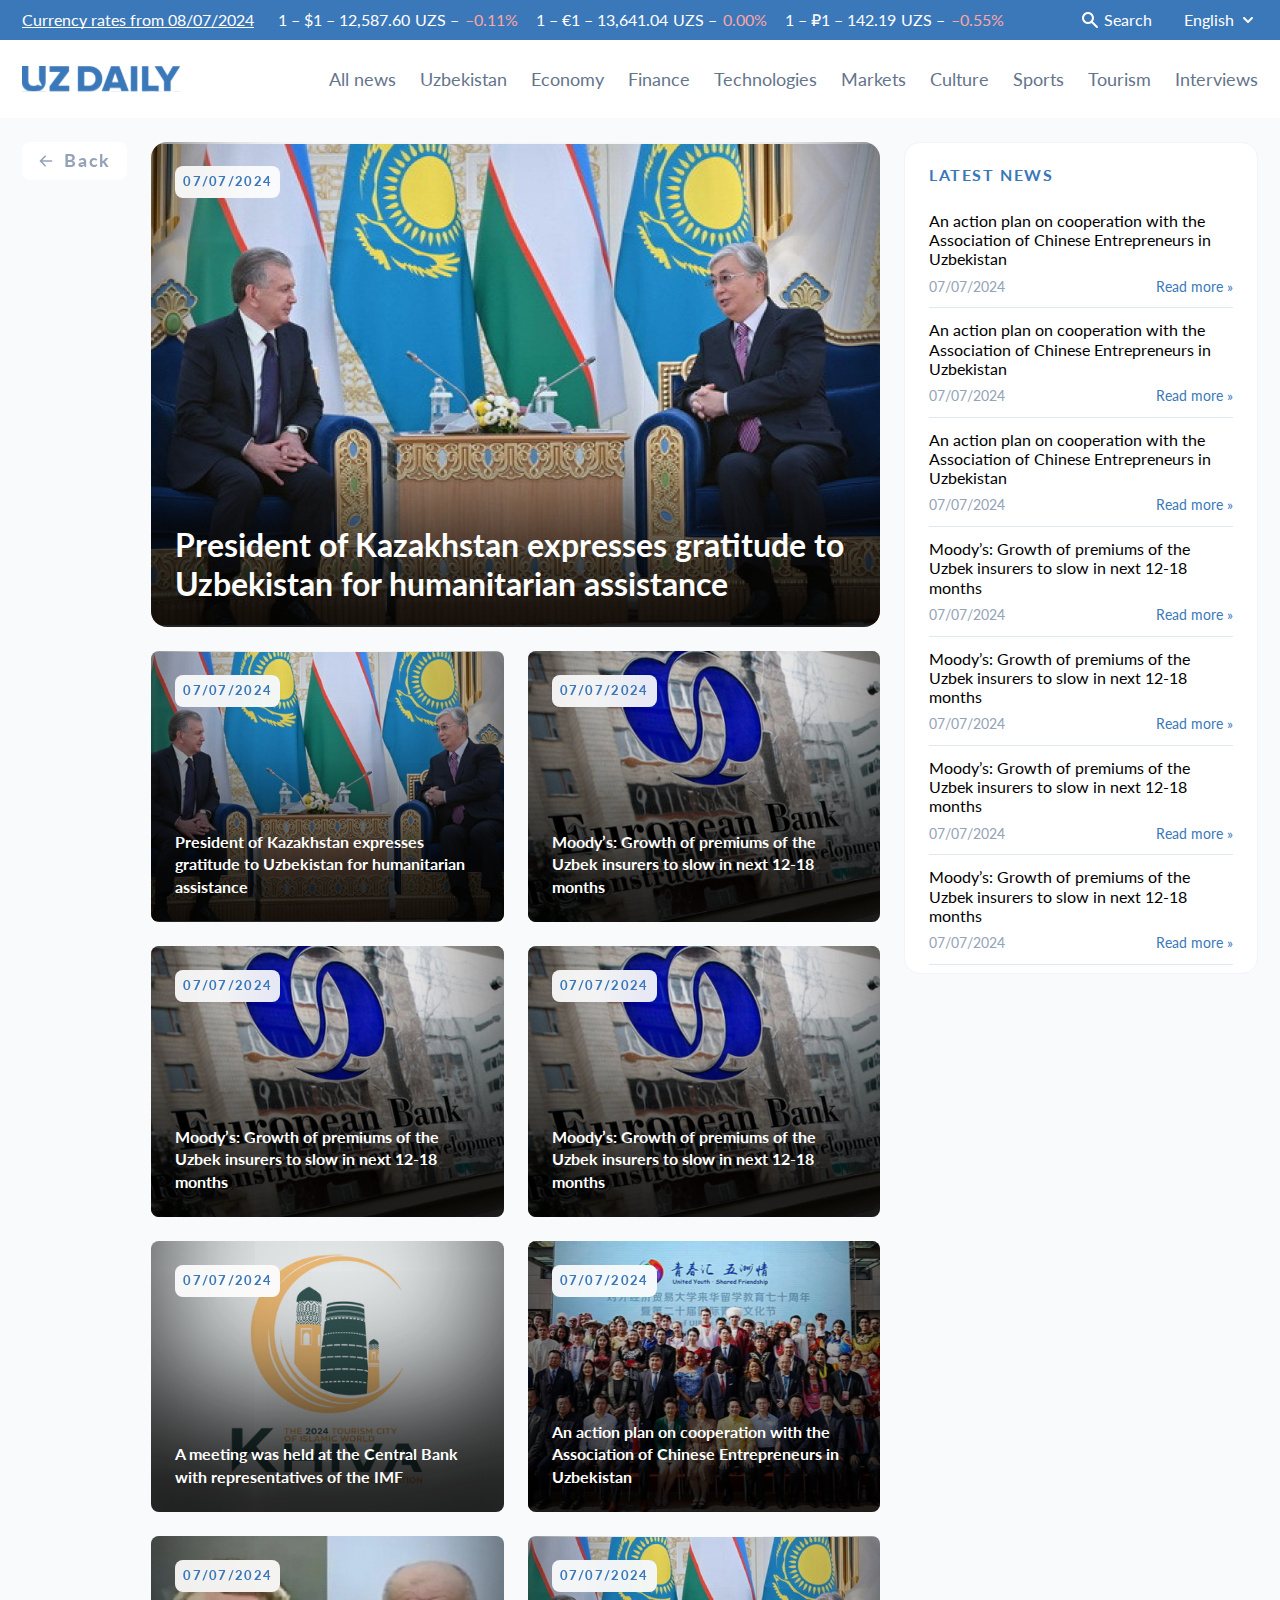
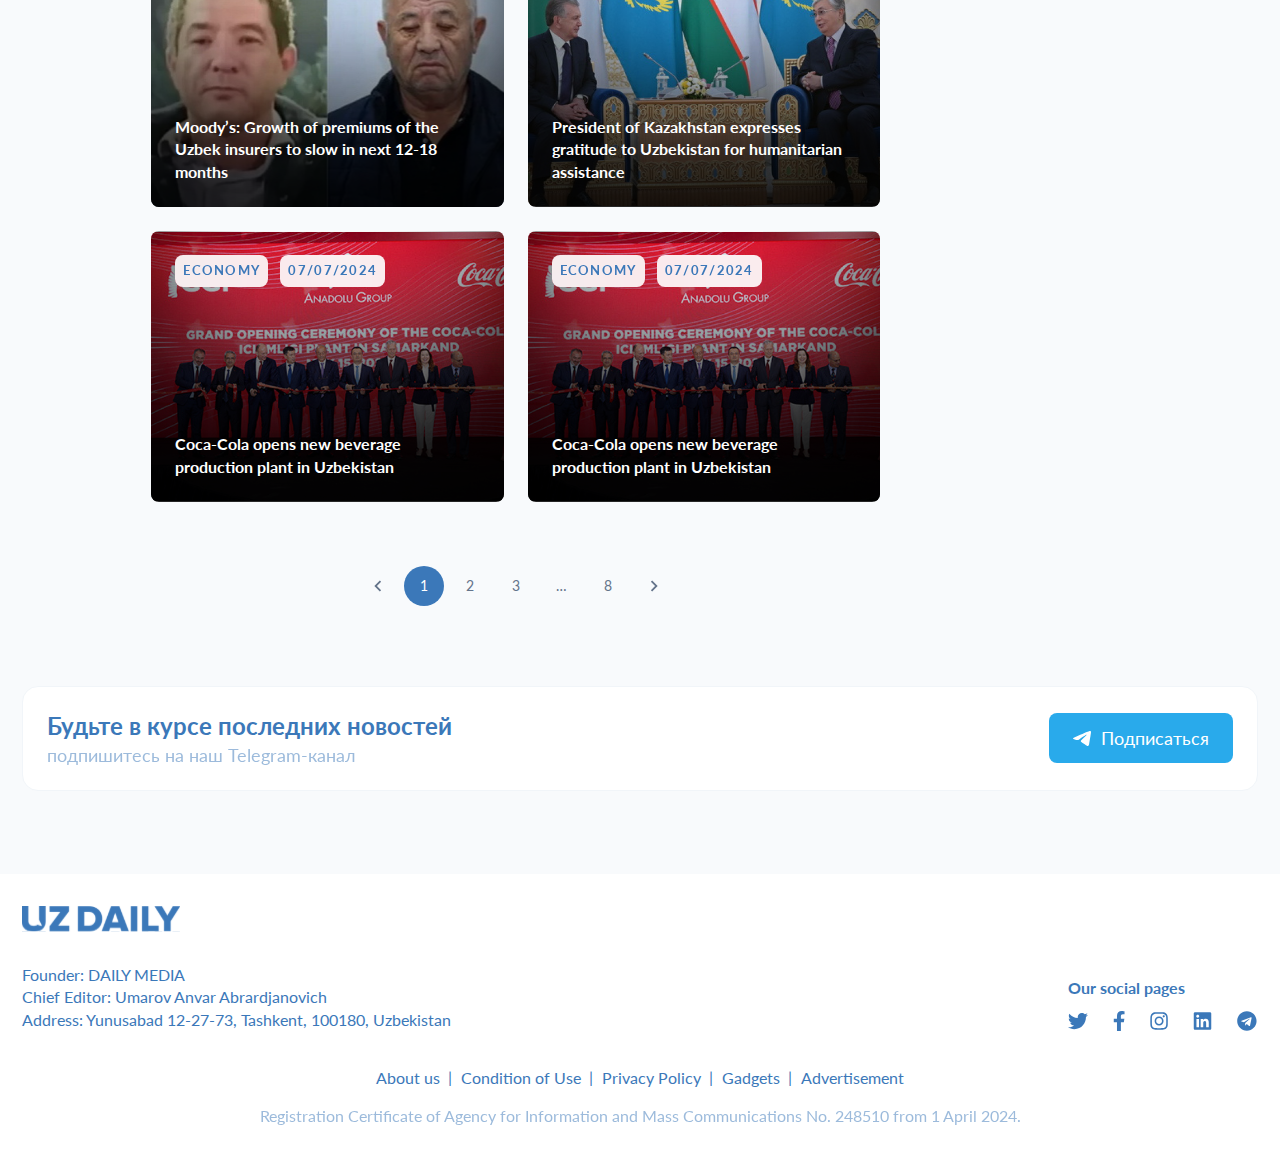
==== category.html @ 45566b0d "done" ====
<html lang="en-US">

<head>
    <meta charset="UTF-8">
    <meta name="viewport" content="width=device-width, initial-scale=1">
    <link rel="profile" href="https://gmpg.org/xfn/11">
    <meta name="robots" content="index, follow, max-image-preview:large, max-snippet:-1, max-video-preview:-1">
    <title>uzdaily</title>
    <link rel="stylesheet" href="css/main.css?ver=1.0.0">
</head>

<body>
    <div class="menu_burger">
        <div class="menuClose"></div>
        <div class="menu_scroll">
            <div class="menu_top">
                <ul>
                    <li><a href="http://localhost:8888/uzde/">All news</a></li>
                    <li><a href="http://localhost:8888/uzde/category/uzbekistan/">Uzbekistan</a></li>
                    <li><a href="http://localhost:8888/uzde/category/economy/">Economy</a></li>
                    <li><a href="http://localhost:8888/uzde/category/finance/">Finance</a></li>
                    <li><a href="http://localhost:8888/uzde/category/technologies/">Technologies</a></li>
                    <li><a href="http://localhost:8888/uzde/category/markets/">Markets</a></li>
                    <li><a href="http://localhost:8888/uzde/category/culture/">Culture</a></li>
                    <li><a href="http://localhost:8888/uzde/category/sports/">Sports</a></li>
                    <li><a href="http://localhost:8888/uzde/category/tourism/">Tourism</a></li>
                    <li><a href="http://localhost:8888/uzde/category/interviews/">Interviews</a></li>
                </ul>
            </div>
        </div>
    </div>
    <div class="site_wrapper">
        <header class="header">
            <div class="header_top">
                <div class="block_inner">
                    <div class="currency_block">
                        <a href="" class="name">Currency rates from 08/07/2024</a>
                        <div class="inner">
                            <section id="currencyconverter_minimalistic-2" class="widget widget_currencyconverter_minimalistic">
                                <div class="currencyconverter-minimalistic-container">
                                    <div class="currencyconverter-minimalistic-single-currency">
                                        <div class="currencyconverter-minimalistic-row">
                                            <span class="currencyconverter-minimalistic-currency-price">$1 – 12,587.60</span>
                                        </div>
                                        <div class="currencyconverter-minimalistic-row">
                                            <span class="currencyconverter-minimalistic-inline-list">
                                                <span class="currencyconverter-minimalistic-inline-list-item currencyconverter-minimalistic-ticker">UZS – </span><span class="currencyconverter-minimalistic-inline-list-item currencyconverter-minimalistic-change-percentage red">
                                                    –0.11<span class="currencyconverter-percentage-symbol">%</span> </span> </span>
                                        </div>
                                    </div>
                                    <div class="currencyconverter-minimalistic-single-currency">
                                        <div class="currencyconverter-minimalistic-row">
                                            <span class="currencyconverter-minimalistic-currency-price">€1 – 13,641.04</span>
                                        </div>
                                        <div class="currencyconverter-minimalistic-row">
                                            <span class="currencyconverter-minimalistic-inline-list">
                                                <span class="currencyconverter-minimalistic-inline-list-item currencyconverter-minimalistic-ticker">UZS – </span><span class="currencyconverter-minimalistic-inline-list-item currencyconverter-minimalistic-change-percentage red">
                                                    0.00<span class="currencyconverter-percentage-symbol">%</span> </span> </span>
                                        </div>
                                    </div>
                                    <div class="currencyconverter-minimalistic-single-currency">
                                        <div class="currencyconverter-minimalistic-row">
                                            <span class="currencyconverter-minimalistic-currency-price">₽1 – 142.19</span>
                                        </div>
                                        <div class="currencyconverter-minimalistic-row">
                                            <span class="currencyconverter-minimalistic-inline-list">
                                                <span class="currencyconverter-minimalistic-inline-list-item currencyconverter-minimalistic-ticker">UZS – </span><span class="currencyconverter-minimalistic-inline-list-item currencyconverter-minimalistic-change-percentage red">
                                                    –0.55<span class="currencyconverter-percentage-symbol">%</span> </span> </span>
                                        </div>
                                    </div>
                                </div>
                            </section>
                        </div>
                    </div>
                    <a href="http://localhost:8888/uzde/?s" class="search_btn">Search</a>
                    <div class="lang_block">
                        <div class="lang_block_inner">
                            <div class="dropdown-item-current">English</div>
                            <div class="inner">
                                <a class="dropdown-item current" href="http://localhost:8888/uzde/">English</a>
                                <a class="dropdown-item" href="http://localhost:8888/uzde/ru/vse-novosti/">Русский</a>
                                <a class="dropdown-item" href="http://localhost:8888/uzde/uz/barcha-yangiliklar/">Oʻzbek</a>
                            </div>
                        </div>
                    </div>
                </div>
            </div>
            <div class="header_bottom">
                <div class="block_inner">
                    <div class="logo">
                        <a href="http://localhost:8888/uzde/" class="custom-logo-link" rel="home" aria-current="page">
                            <img src="files/logo.svg">
                        </a>
                    </div>
                    <div class="header_menu">
                        <ul>
                            <li><a href="http://localhost:8888/uzde/">All news</a></li>
                            <li><a href="http://localhost:8888/uzde/category/uzbekistan/">Uzbekistan</a></li>
                            <li><a href="http://localhost:8888/uzde/category/economy/">Economy</a></li>
                            <li><a href="http://localhost:8888/uzde/category/finance/">Finance</a></li>
                            <li><a href="http://localhost:8888/uzde/category/technologies/">Technologies</a></li>
                            <li><a href="http://localhost:8888/uzde/category/markets/">Markets</a></li>
                            <li><a href="http://localhost:8888/uzde/category/culture/">Culture</a></li>
                            <li><a href="http://localhost:8888/uzde/category/sports/">Sports</a></li>
                            <li><a href="http://localhost:8888/uzde/category/tourism/">Tourism</a></li>
                            <li><a href="http://localhost:8888/uzde/category/interviews/">Interviews</a></li>
                        </ul>
                    </div>
                    <div class="burger"></div>
                </div>
            </div>
        </header>
        <div class="content_block_wr">
            <div class="top_block_wr">
                <div class="block_inner">
                    <a href="" class="back_btn">Back</a>
                    <div class="left">
                        <a href="" class="item_news_block" style="background-image: url(files/new1.jpg);">
                            <span class="labels">
                                <span class="date">
                                    07/07/2024 </span>
                            </span>
                            <span class="name">President of Kazakhstan expresses gratitude to Uzbekistan for humanitarian assistance</span>
                        </a>
                        <a href="" class="item_news_block" style="background-image: url(files/new1.jpg);">
                            <span class="labels">
                                <span class="date">
                                    07/07/2024 </span>
                            </span>
                            <span class="name">President of Kazakhstan expresses gratitude to Uzbekistan for humanitarian assistance</span>
                        </a>
                        <a href="" class="item_news_block" style="background-image: url(files/rectangle-79.jpg);">
                            <span class="labels">
                                <span class="date">
                                    07/07/2024 </span>
                            </span>
                            <span class="name">Moody’s: Growth of premiums of the Uzbek insurers to slow in next 12-18 months</span>
                        </a>
                        <a href="" class="item_news_block" style="background-image: url(files/rectangle-79.jpg);">
                            <span class="labels">
                                <span class="date">
                                    07/07/2024 </span>
                            </span>
                            <span class="name">Moody’s: Growth of premiums of the Uzbek insurers to slow in next 12-18 months</span>
                        </a>
                        <a href="" class="item_news_block" style="background-image: url(files/rectangle-79.jpg);">
                            <span class="labels">
                                <span class="date">
                                    07/07/2024 </span>
                            </span>
                            <span class="name">Moody’s: Growth of premiums of the Uzbek insurers to slow in next 12-18 months</span>
                        </a>
                        <a href="" class="item_news_block" style="background-image: url(files/rectangle-7.jpg);">
                            <span class="labels">
                                <span class="date">
                                    07/07/2024 </span>
                            </span>
                            <span class="name">A meeting was held at the Central Bank with representatives of the IMF</span>
                        </a>
                        <a href="" class="item_news_block" style="background-image: url(files/new3.jpg);">
                            <span class="labels">
                                <span class="date">
                                    07/07/2024 </span>
                            </span>
                            <span class="name">An action plan on cooperation with the Association of Chinese Entrepreneurs in Uzbekistan</span>
                        </a>
                        <a href="" class="item_news_block" style="background-image: url(files/new2.jpg);">
                            <span class="labels">
                                <span class="date">
                                    07/07/2024 </span>
                            </span>
                            <span class="name">Moody’s: Growth of premiums of the Uzbek insurers to slow in next 12-18 months</span>
                        </a>
                        <a href="" class="item_news_block" style="background-image: url(files/new1.jpg);">
                            <span class="labels">
                                <span class="date">
                                    07/07/2024 </span>
                            </span>
                            <span class="name">President of Kazakhstan expresses gratitude to Uzbekistan for humanitarian assistance</span>
                        </a>
                        <a href="" class="item_news_block" style="background-image: url(files/d0.jpg);">
                            <span class="labels">
                                <span class="categor">ECONOMY</span> <span class="date">
                                    07/07/2024 </span>
                            </span>
                            <span class="name">Coca-Cola opens new beverage production plant in Uzbekistan</span>
                        </a>
                        <a href="" class="item_news_block" style="background-image: url(files/d0.jpg);">
                            <span class="labels">
                                <span class="categor">ECONOMY</span> <span class="date">
                                    07/07/2024 </span>
                            </span>
                            <span class="name">Coca-Cola opens new beverage production plant in Uzbekistan</span>
                        </a>
                        <div class="page_list">
                            <ul class="page-numbers">
                                <li><a class="prev page-numbers" href="">prev</a></li>
                                <li><span aria-current="page" class="page-numbers current">1</span></li>
                                <li><a class="page-numbers" href="">2</a></li>
                                <li><a class="page-numbers" href="">3</a></li>
                                <li><span class="page-numbers dots">…</span></li>
                                <li><a class="page-numbers" href="">8</a></li>
                                <li><a class="next page-numbers" href="">Next</a></li>
                            </ul>
                        </div>
                    </div>
                    <div class="right">
                        <div class="title">LATEST NEWS</div>
                        <div class="inner">
                            <div class="item_news">
                                <div class="name">An action plan on cooperation with the Association of Chinese Entrepreneurs in Uzbekistan</div>
                                <div class="item_bottom">
                                    <div class="date">
                                        07/07/2024 </div>
                                    <a href="" class="link">Read more »</a>
                                </div>
                            </div>
                            <div class="item_news">
                                <div class="name">An action plan on cooperation with the Association of Chinese Entrepreneurs in Uzbekistan</div>
                                <div class="item_bottom">
                                    <div class="date">
                                        07/07/2024 </div>
                                    <a href="" class="link">Read more »</a>
                                </div>
                            </div>
                            <div class="item_news">
                                <div class="name">An action plan on cooperation with the Association of Chinese Entrepreneurs in Uzbekistan</div>
                                <div class="item_bottom">
                                    <div class="date">
                                        07/07/2024 </div>
                                    <a href="" class="link">Read more »</a>
                                </div>
                            </div>
                            <div class="item_news">
                                <div class="name">Moody’s: Growth of premiums of the Uzbek insurers to slow in next 12-18 months</div>
                                <div class="item_bottom">
                                    <div class="date">
                                        07/07/2024 </div>
                                    <a href="" class="link">Read more »</a>
                                </div>
                            </div>
                            <div class="item_news">
                                <div class="name">Moody’s: Growth of premiums of the Uzbek insurers to slow in next 12-18 months</div>
                                <div class="item_bottom">
                                    <div class="date">
                                        07/07/2024 </div>
                                    <a href="" class="link">Read more »</a>
                                </div>
                            </div>
                            <div class="item_news">
                                <div class="name">Moody’s: Growth of premiums of the Uzbek insurers to slow in next 12-18 months</div>
                                <div class="item_bottom">
                                    <div class="date">
                                        07/07/2024 </div>
                                    <a href="" class="link">Read more »</a>
                                </div>
                            </div>
                            <div class="item_news">
                                <div class="name">Moody’s: Growth of premiums of the Uzbek insurers to slow in next 12-18 months</div>
                                <div class="item_bottom">
                                    <div class="date">
                                        07/07/2024 </div>
                                    <a href="" class="link">Read more »</a>
                                </div>
                            </div>
                        </div>
                    </div>
                </div>
            </div>
            <div class="tg_btn_block">
                <div class="block_inner">
                    <div class="text">
                        <div class="title">Будьте в курсе последних новостей</div>
                        <div class="body">подпишитесь на наш Telegram-канал</div>
                    </div>
                    <div class="btn_tg">
                        <a href="#" target="_blank">Подписаться</a>
                    </div>
                </div>
            </div>
        </div>
        <footer class="footer">
            <div class="block_inner">
                <div class="footer_top">
                    <div class="left">
                        <div class="logo">
                            <a href="http://localhost:8888/uzde/" class="custom-logo-link" rel="home" aria-current="page"><img width="158" height="26" src="files/logo.svg" class="custom-logo" alt="uzdaily" decoding="async"></a> </div>
                        <div class="text">Founder: DAILY MEDIA <br>Chief Editor: Umarov Anvar Abrardjanovich <br>Address: Yunusabad 12-27-73, Tashkent, 100180, Uzbekistan</div>
                    </div>
                    <div class="right">
                        <div class="title">Our social pages</div>
                        <div class="inner">
                            <a href="">
                                <img src="files/soc1.svg" alt="">
                            </a>
                            <a href="">
                                <img src="files/soc2.svg" alt="">
                            </a>
                            <a href="">
                                <img src="files/soc3.svg" alt="">
                            </a>
                            <a href="">
                                <img src="files/soc4.svg" alt="">
                            </a>
                            <a href="">
                                <img src="files/soc5.svg" alt="">
                            </a>
                        </div>
                    </div>
                </div>
                <div class="footer_bottom">
                    <div class="footer_link">
                        <ul id="menu-menu_footer_en" class="menu">
                            <li><a href="http://localhost:8888/uzde/about-us/">About us</a></li>
                            <li><a href="http://localhost:8888/uzde/condition-of-use/">Condition of Use</a></li>
                            <li><a href="http://localhost:8888/uzde/privacy-policy/">Privacy Policy</a></li>
                            <li><a href="http://localhost:8888/uzde/gadgets/">Gadgets</a></li>
                            <li><a href="http://localhost:8888/uzde/advertisement/">Advertisement</a></li>
                        </ul>
                    </div>
                    <div class="copy">Registration Certificate of Agency for Information and Mass Communications No. 248510 from 1 April 2024.</div>
                </div>
            </div>
        </footer>
    </div>
    <script src="js/jquery.min.js?ver=1.0.0"></script>
    <script src="js/main.js?ver=1.0.0"></script>
</body>

</html>
---- css/main.css ----
@import url("https://fonts.googleapis.com/css2?family=Lato:ital,wght@0,100;0,300;0,400;0,700;0,900;1,100;1,300;1,400;1,700;1,900&family=Roboto:ital,wght@0,100;0,300;0,400;0,500;0,700;0,900;1,100;1,300;1,400;1,500;1,700;1,900&display=swap");

:root {
    --font-family: "Lato", sans-serif;
    --second-family: "Font Awesome 5 Brands", sans-serif;
    --third-family: "Roboto", sans-serif
}

body,
html {
    margin: 0;
    height: 100%;
    min-height: 100%
}

body {
    position: relative;
    min-width: 340px;
    text-align: left;
    color: #000;
    font: 18px var(--font-family), arial;
    line-height: 1;
    background: #F8FAFC
}

h1,
h2,
h3,
h4,
h5,
h6 {
    color: #000;
    font-family: var(--font-family), var(--font-family), arial;
    font-weight: 400;
    font-style: normal
}

h1 {
    margin-top: 0;
    font-size: 32px
}

h2 {
    font-size: 28px
}

h3 {
    font-size: 26px
}

h4 {
    font-size: 24px
}

h5 {
    font-size: 22px
}

h6 {
    font-size: 21px
}

h5,
h6 {
    font-size: 20px
}

@media (max-width:1024px) {
    h1 {
        margin-top: 0;
        font-size: 28px
    }

    h2 {
        font-size: 26px
    }

    h3 {
        font-size: 24px
    }

    h4 {
        font-size: 22px
    }

    h5 {
        font-size: 20px
    }

    h6 {
        font-size: 18px
    }

    h5,
    h6 {
        font-size: 16px
    }
}

a {
    text-decoration: underline;
    color: #3b78b9
}

a:hover {
    text-decoration: none
}

a img {
    border-color: #000
}

a[href^="tel:"] {
    text-decoration: none;
    color: inherit
}

img,
input,
table,
textarea {
    max-width: 100%
}

.site_wrapper {
    display: flex;
    flex-direction: column
}

* {
    box-sizing: border-box
}

.block_inner {
    max-width: 1236px;
    margin: 0 auto
}

@media (min-width:768px) {
    .col2-field {
        display: flex
    }

    .col2-field .field {
        flex: 0 0 calc(50% - 8px);
        margin-right: 16px
    }

    .col2-field .field:nth-child(2) {
        margin-right: 0
    }
}

.oveflowHidden {
    overflow: hidden
}

.field {
    margin-bottom: 16px;
    position: relative
}

.field input[type=password],
.field input[type=tel],
.field input[type=text] {
    width: 100%;
    padding: 0 16px;
    height: 40px;
    background: #fff;
    font-style: normal;
    font-weight: normal;
    font-size: 16px;
    line-height: 25px;
    color: #000;
    border: none;
    box-sizing: border-box;
    border-radius: 2px;
    outline: none;
    font-family: var(--font-family);
    transition: all 0.3s
}

.field select {
    width: 100%;
    padding: 0 16px;
    height: 40px;
    background: #fff;
    font-style: normal;
    font-weight: normal;
    font-size: 16px;
    line-height: 25px;
    color: #000;
    border: none;
    box-sizing: border-box;
    border-radius: 2px;
    outline: none;
    font-family: var(--font-family);
    transition: all 0.3s
}

.field textarea {
    width: 100%;
    padding: 16px 16px;
    height: 90px;
    background: #fff;
    font-style: normal;
    font-weight: normal;
    font-size: 16px;
    line-height: 25px;
    color: #000;
    border: none;
    box-sizing: border-box;
    border-radius: 2px;
    outline: none;
    font-family: var(--font-family);
    transition: all 0.3s
}

.field .field_name {
    font-weight: 700;
    font-size: 16px;
    line-height: 95%;
    color: #242424;
    padding-bottom: 15px
}

.field.checkbox ul {
    padding: 2px 0;
    margin: 0;
    list-style: none;
    max-height: 190px;
    overflow: auto
}

.field.checkbox ul li {
    margin-bottom: 10px
}

.field.checkbox ul li label {
    position: relative;
    padding-left: 30px;
    font-weight: 400;
    font-size: 16px;
    line-height: 1;
    color: #242424;
    cursor: pointer;
    display: inline-block
}

.field.checkbox ul li label input {
    position: absolute;
    top: 0;
    left: 0;
    opacity: 0
}

.field.checkbox ul li label span {
    position: absolute;
    top: -2px;
    left: 0;
    width: 20px;
    height: 20px;
    border: 2px solid #747576;
    background-position: 50% 50%;
    background-repeat: no-repeat;
    transition: all 0.3s;
    background-color: #fff;
    z-index: 1
}

.field.checkbox ul li label input:checked+span {
    background-color: #183E98;
    border-color: #183E98;
    background-image: url("data:image/svg+xml,%3Csvg width='14' height='14' viewBox='0 0 14 14' fill='none' xmlns='http://www.w3.org/2000/svg'%3E%3Cpath d='M11.6666 3.5L5.24992 9.91667L2.33325 7' stroke='white' stroke-width='2' stroke-linecap='round' stroke-linejoin='round'/%3E%3C/svg%3E")
}

.field.radio ul {
    padding: 2px 0;
    margin: 0;
    list-style: none;
    max-height: 190px;
    overflow: auto
}

.field.radio ul li {
    margin-bottom: 10px
}

.field.radio ul li label {
    position: relative;
    padding-left: 30px;
    font-weight: 400;
    font-size: 16px;
    line-height: 1;
    color: #242424;
    cursor: pointer;
    display: inline-block
}

.field.radio ul li label input {
    position: absolute;
    top: 0;
    left: 0;
    opacity: 0
}

.field.radio ul li label span {
    position: absolute;
    top: -2px;
    left: 0;
    width: 20px;
    height: 20px;
    border: 2px solid #747576;
    background-color: #fff;
    border-radius: 50%;
    z-index: 1
}

.field.radio ul li label span:before {
    content: "";
    transition: all 0.3s;
    position: absolute;
    top: 0;
    bottom: 0;
    left: 0;
    right: 0;
    width: 10px;
    height: 10px;
    margin: auto;
    background: #183E98;
    opacity: 0;
    border-radius: 50%
}

.field.radio ul li label input:checked+span {
    border-color: #183E98
}

.field.radio ul li label input:checked+span:before {
    opacity: 1
}

.jq-selectbox.jqselect {
    display: block !important;
    width: 100%
}

.jq-selectbox.jqselect .jq-selectbox__select {
    width: 100%;
    padding: 18px 16px 17px;
    height: 60px;
    background: none;
    font-style: normal;
    font-weight: normal;
    font-size: 22px;
    text-transform: uppercase;
    color: #78B82A;
    border: 1px solid #78B82A;
    box-sizing: border-box;
    border-radius: 0;
    outline: none;
    font-family: var(--font-family);
    position: relative;
    cursor: pointer
}

.jq-selectbox.jqselect .jq-selectbox__select .jq-selectbox__select-text {
    width: 100% !important;
    margin: 0
}

.jq-selectbox.jqselect .jq-selectbox__select .jq-selectbox__trigger {
    position: absolute;
    top: 0;
    bottom: 0;
    right: 24px;
    width: 12px;
    height: 12px;
    background-image: url("data:image/svg+xml,%3Csvg width='12' height='12' viewBox='0 0 12 12' fill='none' xmlns='http://www.w3.org/2000/svg'%3E%3Cpath d='M12 3.66528L6.01136 9.65392L5.05129 8.69385L11.0399 2.70521L12 3.66528Z' fill='%2378B82A'/%3E%3Cpath d='M5.98877 9.63599L0.000131678 3.64734L0.960205 2.68727L6.94884 8.67591L5.98877 9.63599Z' fill='%2378B82A'/%3E%3C/svg%3E%0A");
    background-position: 50%;
    background-repeat: no-repeat;
    margin: auto
}

.jq-selectbox.jqselect .jq-selectbox__dropdown {
    top: 100% !important;
    border: 1px solid #78B82A;
    background: #000;
    left: 0 !important;
    right: 0 !important;
    bottom: auto !important
}

.jq-selectbox.jqselect .jq-selectbox__dropdown ul {
    padding: 0;
    margin: 0;
    list-style: none
}

.jq-selectbox.jqselect .jq-selectbox__dropdown ul li {
    padding: 18px 16px 17px;
    font-size: 22px;
    text-transform: uppercase;
    color: #78B82A;
    cursor: pointer
}

.jq-selectbox.jqselect .jq-selectbox__dropdown ul li.sel,
.jq-selectbox.jqselect .jq-selectbox__dropdown ul li:hover {
    color: #fff
}

.burger {
    flex: 0 0 40px;
    z-index: 71;
    width: 40px;
    height: 40px;
    background: url("data:image/svg+xml,%3Csvg width='24' height='24' viewBox='0 0 24 24' fill='none' xmlns='http://www.w3.org/2000/svg'%3E%3Cpath fill-rule='evenodd' clip-rule='evenodd' d='M3.6 5.99999C3.6 5.33725 4.13726 4.79999 4.8 4.79999H19.2C19.8627 4.79999 20.4 5.33725 20.4 5.99999C20.4 6.66273 19.8627 7.19999 19.2 7.19999H4.8C4.13726 7.19999 3.6 6.66273 3.6 5.99999Z' fill='%233B78B9' /%3E%3Cpath fill-rule='evenodd' clip-rule='evenodd' d='M3.6 12C3.6 11.3372 4.13726 10.8 4.8 10.8H19.2C19.8627 10.8 20.4 11.3372 20.4 12C20.4 12.6627 19.8627 13.2 19.2 13.2H4.8C4.13726 13.2 3.6 12.6627 3.6 12Z' fill='%233B78B9' /%3E%3Cpath fill-rule='evenodd' clip-rule='evenodd' d='M3.6 18C3.6 17.3372 4.13726 16.8 4.8 16.8H19.2C19.8627 16.8 20.4 17.3372 20.4 18C20.4 18.6627 19.8627 19.2 19.2 19.2H4.8C4.13726 19.2 3.6 18.6627 3.6 18Z' fill='%233B78B9' /%3E%3C/svg%3E") 50% no-repeat;
    box-sizing: border-box;
    cursor: pointer;
    display: none;
    position: relative;
    border: 1px solid #3b78b9;
    border-radius: 8px
}

@media (max-width:1024px) {
    .burger {
        display: block
    }
}

.form-popup-wrapper {
    position: fixed;
    width: 100%;
    height: 100%;
    top: 0;
    left: 0;
    overflow: auto;
    white-space: nowrap;
    text-align: center;
    font-size: 0;
    opacity: 0;
    visibility: hidden;
    z-index: 100;
    background: rgba(30, 25, 61, 0.2);
    transition: all 0.5s;
    padding: 100px 40px 40px 40px
}

@media (max-width:767px) {
    .form-popup-wrapper {
        padding: 0
    }
}

@media (min-width:768px) {
    .form-popup-wrapper:before {
        height: 100%;
        display: inline-block;
        vertical-align: middle;
        content: ""
    }
}

.form-popup-wrapper.opened {
    opacity: 1;
    visibility: visible
}

.form-popup-wrapper .formExtraWrapper {
    width: 588px;
    margin: auto;
    position: relative;
    display: inline-block;
    white-space: normal;
    vertical-align: middle;
    text-align: left;
    z-index: 10
}

@media (max-width:767px) {
    .form-popup-wrapper .formExtraWrapper {
        width: 300;
        display: block
    }
}

.form-popup-wrapper .formExtraWrapper .close-form {
    position: absolute;
    top: 10px;
    right: 10px;
    width: 26px;
    height: 26px;
    background: 50% url("data:image/svg+xml,%3Csvg width='24' height='24' viewBox='0 0 24 24' fill='none' xmlns='http://www.w3.org/2000/svg'%3E%3Cpath d='M22.7071 2.70711C23.0976 2.31658 23.0976 1.68342 22.7071 1.29289C22.3166 0.902369 21.6834 0.902369 21.2929 1.29289L22.7071 2.70711ZM1.29289 21.2929C0.902369 21.6834 0.902369 22.3166 1.29289 22.7071C1.68342 23.0976 2.31658 23.0976 2.70711 22.7071L1.29289 21.2929ZM2.70711 1.29289C2.31658 0.902369 1.68342 0.902369 1.29289 1.29289C0.902369 1.68342 0.902369 2.31658 1.29289 2.70711L2.70711 1.29289ZM21.2929 22.7071C21.6834 23.0976 22.3166 23.0976 22.7071 22.7071C23.0976 22.3166 23.0976 21.6834 22.7071 21.2929L21.2929 22.7071ZM21.2929 1.29289L1.29289 21.2929L2.70711 22.7071L22.7071 2.70711L21.2929 1.29289ZM1.29289 2.70711L21.2929 22.7071L22.7071 21.2929L2.70711 1.29289L1.29289 2.70711Z' fill='%23322D50'/%3E%3C/svg%3E%0A") no-repeat;
    cursor: pointer;
    z-index: 101
}

.form-b {
    font-size: 0;
    padding: 52px 33px 48px;
    box-sizing: border-box;
    position: relative;
    background: #fff;
    z-index: 100
}

@media (max-width:767px) {
    .form-b {
        padding: 48px 20px
    }
}

.form-b .title {
    font-style: normal;
    font-weight: 800;
    font-size: 48px;
    line-height: 100%;
    text-transform: uppercase;
    color: #0C395F;
    text-shadow: 0px 2px 2px rgba(0, 0, 0, 0.25);
    padding-bottom: 14px
}

.form-b .text {
    font-style: normal;
    font-weight: normal;
    font-size: 18px;
    line-height: 100%;
    color: #0C395F;
    padding-bottom: 52px
}

.menu_burger {
    position: fixed;
    top: 0;
    right: 0;
    bottom: 0;
    width: 340px;
    z-index: 100;
    transition: all 0.3s;
    opacity: 0;
    visibility: hidden;
    background: #fff;
    font-size: 0;
    opacity: 0;
    box-shadow: 0 0 0 6000px rgba(0, 0, 0, 0.8)
}

.menu_burger.opened {
    opacity: 1;
    visibility: visible
}

.menu_burger .menu_scroll {
    overflow: auto;
    position: absolute;
    top: 40px;
    left: 0;
    right: 0;
    bottom: 0
}

.menu_burger .menuClose {
    position: absolute;
    top: 7px;
    right: 10px;
    width: 24px;
    height: 24px;
    cursor: pointer;
    box-sizing: border-box;
    background: url("data:image/svg+xml,%3Csvg width='24' height='24' viewBox='0 0 24 24' fill='none' xmlns='http://www.w3.org/2000/svg'%3E%3Cpath d='M22.7071 2.70711C23.0976 2.31658 23.0976 1.68342 22.7071 1.29289C22.3166 0.902369 21.6834 0.902369 21.2929 1.29289L22.7071 2.70711ZM1.29289 21.2929C0.902369 21.6834 0.902369 22.3166 1.29289 22.7071C1.68342 23.0976 2.31658 23.0976 2.70711 22.7071L1.29289 21.2929ZM2.70711 1.29289C2.31658 0.902369 1.68342 0.902369 1.29289 1.29289C0.902369 1.68342 0.902369 2.31658 1.29289 2.70711L2.70711 1.29289ZM21.2929 22.7071C21.6834 23.0976 22.3166 23.0976 22.7071 22.7071C23.0976 22.3166 23.0976 21.6834 22.7071 21.2929L21.2929 22.7071ZM21.2929 1.29289L1.29289 21.2929L2.70711 22.7071L22.7071 2.70711L21.2929 1.29289ZM1.29289 2.70711L21.2929 22.7071L22.7071 21.2929L2.70711 1.29289L1.29289 2.70711Z' fill='%23000'/%3E%3C/svg%3E%0A") 50% no-repeat
}

.menu_burger .menu_top ul,
.menu_burger .menu_top2 ul {
    padding: 0;
    margin: 0;
    list-style: none
}

.menu_burger .menu_top ul>li,
.menu_burger .menu_top2 ul>li {
    padding: 2px 0
}

.menu_burger .menu_top ul>li>a,
.menu_burger .menu_top2 ul>li>a {
    display: block;
    font-style: normal;
    font-size: 18px;
    line-height: 27px;
    color: #000;
    padding: 0 16px;
    text-decoration: none;
    position: relative
}

.menu_burger .menu_top ul>li>a:hover,
.menu_burger .menu_top2 ul>li>a:hover {
    text-decoration: underline
}

.menu_burger .menu_top ul>li>a .arrow,
.menu_burger .menu_top2 ul>li>a .arrow {
    position: absolute;
    top: 0;
    bottom: 0;
    right: 16px;
    width: 24px;
    height: 24px;
    margin: auto
}

.menu_burger .menu_top ul>li>a .arrow:before,
.menu_burger .menu_top2 ul>li>a .arrow:before {
    content: "";
    position: absolute;
    top: 0;
    bottom: 0;
    left: 0;
    right: 0;
    width: 10px;
    height: 10px;
    border: solid #fff;
    border-width: 0 2px 2px 0;
    transform: rotate(45deg);
    margin: auto
}

.menu_burger .menu_top ul>li ul,
.menu_burger .menu_top2 ul>li ul {
    display: none;
    padding: 10px 26px;
    margin: 0;
    list-style: none
}

.menu_burger .menu_top ul>li ul li,
.menu_burger .menu_top2 ul>li ul li {
    padding: 4px 0
}

.menu_burger .menu_top ul>li ul li a,
.menu_burger .menu_top2 ul>li ul li a {
    display: block;
    font-style: normal;
    font-size: 22px;
    line-height: 27px;
    color: #FFFFFF;
    padding: 0 16px;
    text-decoration: none;
    position: relative
}

.menu_burger .menu_top ul>li.hasSubmenu ul,
.menu_burger .menu_top2 ul>li.hasSubmenu ul {
    display: block
}

.menu_burger .menu_left_inner {
    padding-top: 20px
}

.menu_burger .menu_left_inner>ul {
    background: #fff;
    padding: 16px;
    margin: 0;
    list-style: none
}

.menu_burger .menu_left_inner>ul>li>a {
    display: block;
    padding: 0;
    position: relative;
    font-style: normal;
    font-weight: 400;
    font-size: 18px;
    line-height: 32px;
    color: #242424;
    transition: all 0.3s;
    text-decoration: none
}

.menu_burger .menu_left_inner>ul>li>a:before {
    content: "";
    position: absolute;
    top: 0;
    bottom: 0;
    left: 0;
    width: 3px;
    background: #183E98;
    height: 24px;
    opacity: 0;
    transition: all 0.3s;
    margin: auto
}

.menu_burger .menu_left_inner>ul>li ul {
    padding: 0 0 0 15px;
    margin: 0;
    list-style: none;
    display: none
}

.menu_burger .menu_left_inner>ul>li ul li a {
    font-style: normal;
    font-weight: 400;
    font-size: 18px;
    line-height: 32px;
    text-decoration: none;
    color: #242424
}

.menu_burger .menu_left_inner>ul>li ul li a:hover {
    text-decoration: underline
}

.menu_burger .menu_left_inner>ul>li ul li.opened>a {
    text-decoration: underline
}

.menu_burger .menu_left_inner>ul>li.opened>a {
    background: rgba(24, 62, 152, 0.1);
    color: #183E98;
    font-weight: 700;
    font-style: italic;
    padding-left: 15px
}

.menu_burger .menu_left_inner>ul>li.opened>a:before {
    opacity: 1
}

.menu_burger .menu_left_inner>ul>li.opened>ul {
    display: block
}

.site_wrapper {
    position: relative;
    display: flex;
    flex-direction: column;
    min-height: 100%
}

.content_block_wr {
    flex: 1 1 auto;
    padding: 24px 0 0
}

@media (max-width:1024px) {
    .content_block_wr {
        padding-top: 16px
    }
}

.btn {
    display: block;
    border: none;
    background: #F8736C;
    border-radius: 0;
    outline: none;
    padding: 16px 24px;
    font-style: normal;
    font-weight: 700;
    font-size: 16px;
    line-height: 16px;
    color: #fff;
    transition: all 0.3s;
    text-align: center;
    cursor: pointer;
    font-family: var(--font-family);
    text-decoration: none;
    position: relative
}

.header {
    background: #fff
}

.header_top {
    padding: 10px 16px;
    background: #3b78b9
}

.header_top .block_inner {
    display: flex;
    align-items: center;
    gap: 32px
}

.header_top .block_inner .currency_block {
    font-weight: 400;
    font-size: 16px;
    line-height: 100%;
    color: #fff;
    flex: 1 1 auto
}

.header_top .block_inner .currency_block .name {
    text-decoration: underline
}

@media (max-width:1000px) {
    .header_top .block_inner .currency_block {
        display: none
    }
}

.header_top .block_inner .search_btn {
    flex: 0 0 72px;
    padding-left: 24px;
    font-weight: 400;
    font-size: 16px;
    line-height: 20px;
    text-align: right;
    color: #fff;
    text-decoration: none;
    cursor: pointer;
    position: relative
}

.header_top .block_inner .search_btn:before {
    content: "";
    position: absolute;
    top: 0;
    bottom: 0;
    left: 0;
    width: 20px;
    height: 20px;
    background: url("data:image/svg+xml,%3Csvg width='20' height='20' viewBox='0 0 20 20' fill='none' xmlns='http://www.w3.org/2000/svg'%3E%3Cpath fill-rule='evenodd' clip-rule='evenodd' d='M8 4C5.79086 4 4 5.79086 4 8C4 10.2091 5.79086 12 8 12C10.2091 12 12 10.2091 12 8C12 5.79086 10.2091 4 8 4ZM2 8C2 4.68629 4.68629 2 8 2C11.3137 2 14 4.68629 14 8C14 9.29583 13.5892 10.4957 12.8907 11.4765L17.7071 16.2929C18.0976 16.6834 18.0976 17.3166 17.7071 17.7071C17.3166 18.0976 16.6834 18.0976 16.2929 17.7071L11.4765 12.8907C10.4957 13.5892 9.29583 14 8 14C4.68629 14 2 11.3137 2 8Z' fill='white' /%3E%3C/svg%3E") 50% no-repeat
}

@media (max-width:767px) {
    .header_top .block_inner {
        justify-content: space-between
    }
}

.header_bottom {
    padding: 0 16px
}

@media (max-width:1024px) {
    .header_bottom {
        padding: 12px 16px
    }
}

.header_bottom .block_inner {
    display: flex;
    align-items: center;
    gap: 20px
}

.header_bottom .block_inner .logo {
    flex: 0 0 158px
}

.header_bottom .block_inner .logo a {
    display: inline-block;
    vertical-align: top;
    text-decoration: none;
    max-width: 158px
}

.header_menu {
    flex: 1 1 auto;
    text-align: right
}

.header_menu ul {
    padding: 0;
    margin: 0;
    list-style: none;
    font-size: 0
}

@media (max-width:1024px) {
    .header_menu ul {
        display: none
    }
}

.header_menu ul li {
    display: inline-block;
    vertical-align: top;
    margin-left: 24px
}

.header_menu ul li:first-child {
    margin-left: 0
}

.header_menu ul li a {
    display: block;
    padding: 30px 0;
    text-decoration: none;
    font-weight: 400;
    font-size: 18px;
    line-height: 100%;
    color: #64748b;
    transition: all 0.3s;
    position: relative
}

.header_menu ul li a:before {
    content: "";
    position: absolute;
    bottom: 0;
    left: 0;
    right: 0;
    height: 3px;
    background: #3b78b9;
    opacity: 0;
    transition: all 0.3s
}

.header_menu ul li a:hover,
.header_menu ul li.current-menu-item a{
    color: #3b78b9
}

.header_menu ul li a:hover:before,
.header_menu ul li.current-menu-item a:before{
    opacity: 1
}

@media (max-width:1200px) {
    .header_menu ul li {
        margin-left: 16px
    }

    .header_menu ul li a {
        padding: 16px 0
    }
}

.lang_block {
    flex: 0 0 74px;
    position: relative
}

.lang_block .dropdown-item-current {
    padding-right: 24px;
    position: relative;
    font-weight: 400;
    font-size: 16px;
    line-height: 20px;
    text-align: right;
    color: #fff;
    cursor: pointer
}

.lang_block .dropdown-item-current:before {
    content: "";
    position: absolute;
    top: 0;
    bottom: 0;
    right: 0;
    width: 20px;
    height: 20px;
    background: url("data:image/svg+xml,%3Csvg width='20' height='20' viewBox='0 0 20 20' fill='none' xmlns='http://www.w3.org/2000/svg'%3E%3Cpath fill-rule='evenodd' clip-rule='evenodd' d='M5.29289 7.29289C5.68342 6.90237 6.31658 6.90237 6.70711 7.29289L10 10.5858L13.2929 7.29289C13.6834 6.90237 14.3166 6.90237 14.7071 7.29289C15.0976 7.68342 15.0976 8.31658 14.7071 8.70711L10.7071 12.7071C10.3166 13.0976 9.68342 13.0976 9.29289 12.7071L5.29289 8.70711C4.90237 8.31658 4.90237 7.68342 5.29289 7.29289Z' fill='white' /%3E%3C/svg%3E") 50% no-repeat;
    margin: auto
}

.lang_block .inner {
    position: absolute;
    top: 100%;
    right: 0;
    width: 230px;
    border-radius: 12px;
    background: #fff;
    z-index: 201;
    margin-top: 9px;
    display: none
}

.lang_block .inner a {
    display: block;
    padding: 16px;
    font-weight: 400;
    font-size: 16px;
    line-height: 120%;
    color: #000;
    text-decoration: none;
    border-bottom: 1px solid #e2e8f0
}

.lang_block .inner a:last-child {
    border: none
}

.lang_block .inner a.current,
.lang_block .inner a:hover {
    color: #3b78b9
}

.lang_block.active .inner {
    display: block
}

.footer {
    background: #fff;
    padding: 32px 16px
}

.footer_top {
    padding-bottom: 36px;
    display: flex;
    align-items: end;
    gap: 20px
}

.footer_top .left {
    flex: 1 1 auto
}

.footer_top .left .logo {
    max-width: 158px
}

.footer_top .left .logo a {
    display: inline-block;
    vertical-align: top;
    text-decoration: none
}

.footer_top .left .text {
    font-weight: 400;
    font-size: 16px;
    line-height: 140%;
    color: #3b78b9;
    padding-top: 32px
}

.footer_top .right {
    flex: 0 0 190px
}

.footer_top .right .title {
    font-weight: 700;
    font-size: 16px;
    line-height: 140%;
    color: #3b78b9;
    padding-bottom: 12px
}

.footer_top .right .inner {
    display: flex;
    gap: 25px;
    align-items: center
}

.footer_top .right .inner a {
    max-width: 20px;
    text-decoration: none
}

@media (max-width:767px) {
    .footer_top {
        text-align: center;
        display: block
    }

    .footer_top .left {
        margin: 0 0 20px
    }

    .footer_top .left .logo {
        margin: 0 auto
    }

    .footer_top .right .inner {
        justify-content: center
    }
}

.footer_bottom {
    text-align: center
}

.footer_link {
    padding-bottom: 16px
}

.footer_link ul {
    margin: 0;
    padding: 0;
    list-style: none;
    font-size: 0
}

.footer_link ul li {
    padding: 0 8px;
    display: inline-block;
    vertical-align: top;
    position: relative;
    margin: 0 2.5px
}

.footer_link ul li:before {
    content: "|";
    font-weight: 400;
    font-size: 16px;
    line-height: 140%;
    color: #3b78b9;
    position: absolute;
    top: 0;
    left: 100%;
    bottom: 3px;
    height: 22px;
    margin: auto
}

.footer_link ul li:last-child:before {
    display: none
}

.footer_link ul li a {
    display: block;
    font-weight: 400;
    font-size: 16px;
    line-height: 140%;
    color: #3b78b9;
    text-decoration: none
}

.footer .copy {
    font-weight: 400;
    font-size: 16px;
    line-height: 140%;
    color: #3b78b9;
    opacity: 0.5
}

.item_news {
    padding: 12px 0;
    border-bottom: 1px solid #e2e8f0
}

.item_news .name {
    font-weight: 400;
    font-size: 16px;
    line-height: 120%;
    color: #000;
    padding-bottom: 10px
}

.item_news .item_bottom {
    display: flex;
    justify-content: space-between
}

.item_news .item_bottom .date {
    font-weight: 400;
    font-size: 14px;
    line-height: 120%;
    color: #94a3b8
}

.item_news .item_bottom .link {
    font-weight: 400;
    font-size: 14px;
    text-decoration: none;
    line-height: 120%;
    text-align: right;
    color: #3b78b9
}

.item_news_block {
    background-position: 50%;
    background-repeat: no-repeat;
    background-size: cover;
    border-radius: 8px;
    display: flex;
    flex-direction: column;
    padding: 24px;
    position: relative;
    overflow: hidden;
    text-decoration: none;
    min-height: 271px
}

.item_news_block .labels {
    flex: 1 1 auto;
    width: 100%;
    display: flex;
    align-items: start;
    gap: 12px
}

.item_news_block .labels span {
    padding: 8px;
    font-weight: 700;
    font-size: 13px;
    line-height: 120%;
    letter-spacing: 0.1em;
    color: #3b78b9;
    backdrop-filter: blur(20px);
    background: rgba(255, 255, 255, 0.9);
    border-radius: 8px
}

.item_news_block .name {
    font-weight: 700;
    font-size: 16px;
    line-height: 140%;
    color: #fff
}

.item_news_block span {
    position: relative
}

.item_news_block:before {
    content: "";
    position: absolute;
    top: 0;
    bottom: 0;
    left: 0;
    right: 0;
    box-shadow: inset 0px -110px 134px 0px rgba(0, 0, 0, 0.9)
}

@media (max-width:640px) {
    .item_news_block {
        flex: none;
        width: 100%;
        padding: 16px
    }
}

.block_inner {
    position: relative;
}

.top_block_wr {
    position: relative;
    padding: 0 16px 40px
}

.top_block_wr .block_inner {
    display: flex;
    gap: 24px;
    align-items: start
}

@media (max-width:960px) {
    .top_block_wr .block_inner {
        display: block
    }

    .top_block_wr .block_inner .left {
        margin-bottom: 24px
    }
}

.top_block_wr .block_inner .left {
    flex: 1 1 auto;
    display: flex;
    gap: 24px;
    flex-wrap: wrap
}

.top_block_wr .block_inner .left .item_news_block {
    flex: 0 0 calc(50% - 12px)
}

@media (min-width:641px) {
    .top_block_wr .block_inner .left .item_news_block:first-child {
        flex: none;
        width: 100%;
        min-height: 485px;
        border-radius: 16px
    }

    .top_block_wr .block_inner .left .item_news_block:first-child .name {
        font-size: 32px;
        line-height: 120%
    }
}

@media (max-width:640px) {
    .top_block_wr .block_inner .left .item_news_block {
        flex: none;
        width: 100%
    }
}

.top_block_wr .block_inner .right {
    flex: 0 0 354px;
    padding: 24px 24px 8px;
    background: #fff;
    border: 1px solid #f1f5f9;
    border-radius: 16px
}

@media (max-width:1200px) {
    .top_block_wr .block_inner .right {
        flex: 0 0 260px
    }
}

@media (max-width:640px) {
    .top_block_wr .block_inner .right {
        padding: 16px 16px 8px
    }
}

.top_block_wr .block_inner .right .title {
    font-weight: 700;
    font-size: 16px;
    line-height: 100%;
    letter-spacing: 0.1em;
    color: #3b78b9;
    padding-bottom: 16px
}

.main_blocks_wrap {
    padding: 0 16px 64px
}

@media (max-width:1024px) {
    .main_blocks_wrap {
        padding-bottom: 32px
    }
}

@media (min-width:961px) {
    .main_blocks_wrap .block_inner {
        border: 1px solid #f1f5f9;
        border-radius: 16px;
        background: #fff
    }
}

.main_blocks_wrap .item_main {
    padding: 32px 24px 32px
}

.main_blocks_wrap .item_main .title {
    font-weight: 700;
    font-size: 24px;
    line-height: 100%;
    letter-spacing: 0.1em;
    color: #3b78b9;
    text-transform: uppercase
}

@media (max-width:960px) {
    .main_blocks_wrap .item_main {
        padding: 24px 16px 16px;
        border: 1px solid #f1f5f9;
        border-radius: 16px;
        background: #fff;
        margin-bottom: 8px
    }

    .main_blocks_wrap .item_main .title {
        font-size: 18px
    }
}

.main_blocks_wrap .item_main .inner {
    padding-top: 24px;
    display: flex;
    gap: 24px;
    align-items: start;
}

.main_blocks_wrap .item_main .inner .item_news_block {
    flex: 0 0 calc(46% - 24px);
    min-height: 372px;
}

.main_blocks_wrap .item_main .inner .items {
    flex: 0 0 54%;
    display: flex;
    flex-wrap: wrap;
    gap: 0 24px
}

.main_blocks_wrap .item_main .inner .items .item_news {
    flex: 0 0 calc(50% - 12px);
    padding-top: 0;
    margin-bottom: 12px
}

@media (max-width:630px) {
    .main_blocks_wrap .item_main .inner .items {
        display: block
    }

    .main_blocks_wrap .item_main .inner .item_news_block {
        min-height: 200px;
    }
}

@media (max-width:960px) {
    .main_blocks_wrap .item_main .inner {
        display: block
    }

    .main_blocks_wrap .item_main .inner .items {
        padding-top: 16px
    }

    .main_blocks_wrap .item_main .inner .item_news_block{

    }
}

.main_blocks_wrap .news_items {
    padding: 32px 24px
}

.main_blocks_wrap .news_items .title {
    display: flex;
    align-items: center;
    justify-content: space-between;
    padding-bottom: 38px
}

.main_blocks_wrap .news_items .title .title_name {
    font-weight: 700;
    font-size: 24px;
    line-height: 100%;
    letter-spacing: 0.1em;
    text-transform: uppercase;
    color: #3b78b9
}

.main_blocks_wrap .news_items .title .link a {
    display: inline-block;
    vertical-align: top;
    white-space: nowrap;
    padding-right: 24px;
    position: relative;
    font-weight: 400;
    font-size: 16px;
    line-height: 100%;
    text-align: right;
    color: #3b78b9
}

.main_blocks_wrap .news_items .title .link a:before {
    content: "";
    position: absolute;
    top: 0;
    bottom: 0;
    right: 0;
    width: 16px;
    height: 16px;
    background: url("data:image/svg+xml,%3Csvg width='16' height='16' viewBox='0 0 16 16' fill='none' xmlns='http://www.w3.org/2000/svg'%3E%3Cpath fill-rule='evenodd' clip-rule='evenodd' d='M8.23451 4.23431C8.54693 3.9219 9.05346 3.9219 9.36588 4.23431L12.5659 7.43431C12.8783 7.74673 12.8783 8.25327 12.5659 8.56569L9.36588 11.7657C9.05346 12.0781 8.54693 12.0781 8.23451 11.7657C7.92209 11.4533 7.92209 10.9467 8.23451 10.6343L10.0688 8.8L4.0002 8.8C3.55837 8.8 3.2002 8.44183 3.2002 8C3.2002 7.55817 3.55837 7.2 4.0002 7.2H10.0688L8.23451 5.36569C7.92209 5.05327 7.92209 4.54673 8.23451 4.23431Z' fill='%233B78B9' /%3E%3C/svg%3E") 50% no-repeat
}

@media (max-width:480px) {
    .main_blocks_wrap .news_items .title {
        display: block
    }

    .main_blocks_wrap .news_items .title .title_name {
        padding-bottom: 16px
    }
}

@media (max-width:960px) {
    .main_blocks_wrap .news_items {
        padding: 16px
    }

    .main_blocks_wrap .news_items .title {
        padding-bottom: 16px
    }

    .main_blocks_wrap .news_items .title .title_name {
        font-size: 18px
    }
}

.main_blocks_wrap .news_items .inner {
    display: flex;
    gap: 24px;
    flex-wrap: wrap
}

.main_blocks_wrap .news_items .inner .item_news_block {
    flex: 0 0 calc(33.33% - 17px)
}

@media (max-width:900px) {
    .main_blocks_wrap .news_items .inner .item_news_block {
        flex: 0 0 calc(50% - 12px)
    }

    .main_blocks_wrap .news_items .inner .item_news_block:last-child {
        flex: 1 1 auto
    }
}

@media (max-width:690px) {
    .main_blocks_wrap .news_items .inner .item_news_block {
        flex: none;
        width: 100%
    }
}

.tg_btn_block {
    padding: 0 16px 83px
}

@media (max-width:1024px) {
    .tg_btn_block {
        padding-bottom: 32px
    }
}

.tg_btn_block .block_inner {
    border: 1px solid #f1f5f9;
    border-radius: 16px;
    padding: 22px 24px;
    display: flex;
    align-items: center;
    background: #fff
}

.tg_btn_block .block_inner .text {
    flex: 1 1 auto;
    padding-right: 20px
}

.tg_btn_block .block_inner .text .title {
    font-weight: 700;
    font-size: 24px;
    line-height: 140%;
    color: #3b78b9
}

.tg_btn_block .block_inner .text .body {
    font-weight: 400;
    font-size: 18px;
    line-height: 140%;
    color: #3b78b9;
    opacity: 0.5
}

.tg_btn_block .block_inner .btn_tg a {
    display: inline-block;
    padding: 16px 24px 16px 52px;
    vertical-align: top;
    text-decoration: none;
    font-weight: 400;
    font-size: 18px;
    line-height: 100%;
    color: #fff;
    position: relative;
    background: #29aaeb;
    border-radius: 8px
}

.tg_btn_block .block_inner .btn_tg a:before {
    content: "";
    position: absolute;
    top: 0;
    bottom: 0;
    left: 24px;
    width: 18px;
    height: 15px;
    background: url("data:image/svg+xml,%3Csvg width='18' height='15' viewBox='0 0 18 15' fill='none' xmlns='http://www.w3.org/2000/svg'%3E%3Cpath fill-rule='evenodd' clip-rule='evenodd' d='M1.23741 6.46322C6.06923 4.35807 9.29121 2.97023 10.9033 2.29969C15.5063 0.385175 16.4627 0.0526027 17.0861 0.041621C17.2232 0.0392057 17.5298 0.0731858 17.7284 0.234323C17.8961 0.370383 17.9422 0.554182 17.9643 0.683182C17.9864 0.812183 18.0139 1.10605 17.992 1.33567C17.7426 3.9565 16.6633 10.3166 16.1142 13.2519C15.8818 14.494 15.4244 14.9105 14.9815 14.9512C14.0189 15.0398 13.288 14.3151 12.3558 13.704C10.897 12.7478 10.0729 12.1525 8.65691 11.2194C7.02048 10.141 8.08131 9.54831 9.01391 8.57967C9.25797 8.32618 13.4988 4.46878 13.5809 4.11886C13.5912 4.07509 13.6007 3.91196 13.5038 3.82582C13.4069 3.73968 13.2639 3.76914 13.1606 3.79257C13.0143 3.82577 10.6839 5.36609 6.16938 8.41352C5.5079 8.86774 4.90875 9.08906 4.37193 9.07746C3.78013 9.06467 2.64175 8.74285 1.79548 8.46776C0.757494 8.13035 -0.0674757 7.95196 0.00436067 7.37894C0.0417775 7.08047 0.452793 6.77523 1.23741 6.46322Z' fill='white' /%3E%3C/svg%3E") 50% no-repeat;
    margin: auto
}

@media (max-width:767px) {
    .tg_btn_block .block_inner {
        display: block
    }

    .tg_btn_block .block_inner .text {
        padding-bottom: 16px
    }

    .tg_btn_block .block_inner .text .title {
        font-size: 20px
    }

    .tg_btn_block .block_inner .text .body {
        font-size: 16px
    }
}

.detal_page_wr {
    padding: 0 16px 60px
}

.detal_page_wr .item_news_block .name {
    font-size: 32px;
}

@media (max-width:960px) {
    .detal_page_wr {
        padding-bottom: 30px
    }

    .detal_page_wr .item_news_block .name {
        font-size: 24px;
    }

}

.detal_page_wr .tg_btn_block {
    padding: 24px 0 0
}

.detal_page_wr .block_inner {
    display: flex;
    gap: 24px;
    align-items: start
}

@media (max-width:960px) {
    .detal_page_wr .block_inner {
        display: block
    }

    .detal_page_wr .block_inner .left {
        margin-bottom: 24px
    }
}

.detal_page_wr .block_inner .left {
    flex: 1 1 auto
}

.detal_page_wr .block_inner .left .item_news_block {
    min-height: 485px
}

.detal_page_wr .block_inner .left .content_body {
    padding: 8px 0;
    font-weight: 400;
    font-size: 18px;
    line-height: 140%;
    color: #000
}

.detal_page_wr .block_inner .left .content_body p {
    margin: 24px 0
}

.detal_page_wr .block_inner .right {
    flex: 0 0 354px;
    padding: 24px 24px 8px;
    background: #fff;
    border: 1px solid #f1f5f9;
    border-radius: 16px
}

@media (max-width:1200px) {
    .detal_page_wr .block_inner .right {
        flex: 0 0 260px
    }
}

@media (max-width:640px) {
    .detal_page_wr .block_inner .right {
        padding: 16px 16px 8px
    }
}

.detal_page_wr .block_inner .right .title {
    font-weight: 700;
    font-size: 16px;
    line-height: 100%;
    letter-spacing: 0.1em;
    color: #3b78b9;
    padding-bottom: 16px
}

.detal_page_wr .rec_banner {
    padding-top: 16px
}

.detal_page_wr .rec_banner a {
    display: block;
    text-decoration: none
}

.page_text_wr {
    padding: 0 16px 60px
}

@media (max-width:960px) {
    .page_text_wr {
        padding-bottom: 30px
    }
}

.page_text_wr .tg_btn_block {
    padding: 24px 0 0
}

.page_text_wr .block_inner {
    display: flex;
    gap: 24px;
    align-items: start;
    position: relative
}

.back_btn {
    position: absolute;
    top: 0;
    right: 100%;
    margin-right: 24px;
    text-decoration: none;
    padding: 8px 16px 8px 42px;
    font-weight: 700;
    font-size: 18px;
    line-height: 120%;
    letter-spacing: 0.1em;
    color: #94a3b8;
    backdrop-filter: blur(20px);
    background: rgba(255, 255, 255, 0.9);
    border-radius: 8px;
    display: inline-block;
    vertical-align: top
}

@media (max-width:1520px) {
    .back_btn {
        position: relative;
        right: auto;
        top: auto;
        margin: 0 0 16px
    }
}

.back_btn:before {
    content: "";
    position: absolute;
    top: 0;
    bottom: 0;
    left: 16px;
    width: 16px;
    height: 16px;
    background: url("data:image/svg+xml,%3Csvg width='16' height='16' viewBox='0 0 16 16' fill='none' xmlns='http://www.w3.org/2000/svg'%3E%3Cpath fill-rule='evenodd' clip-rule='evenodd' d='M7.7653 13.3657C7.45288 13.6781 6.94634 13.6781 6.63392 13.3657L1.83392 8.56571C1.5215 8.25329 1.5215 7.74676 1.83392 7.43434L6.63393 2.63434C6.94634 2.32192 7.45288 2.32192 7.7653 2.63434C8.07772 2.94676 8.07772 3.45329 7.7653 3.76571L4.33098 7.20002H13.5996C14.0414 7.20002 14.3996 7.5582 14.3996 8.00002C14.3996 8.44185 14.0414 8.80002 13.5996 8.80002L4.33098 8.80002L7.7653 12.2343C8.07771 12.5468 8.07771 13.0533 7.7653 13.3657Z' fill='%2394A3B8' /%3E%3C/svg%3E") 50% no-repeat;
    margin: auto
}

@media (max-width:960px) {
    .page_text_wr .block_inner {
        display: block
    }

    .page_text_wr .block_inner .left {
        margin-bottom: 24px
    }

    .page_text_wr .block_inner .right {
        display: none
    }
}

.page_text_wr .block_inner .left {
    flex: 1 1 auto
}

.page_text_wr .block_inner .left h1 {
    font-weight: 700;
    font-size: 32px;
    line-height: 120%;
    color: #000;
    margin: 0
}

.page_text_wr .block_inner .left .content_body {
    padding: 8px 0;
    font-weight: 400;
    font-size: 18px;
    line-height: 140%;
    color: #000
}

.page_text_wr .block_inner .left .content_body p {
    margin: 24px 0
}

.page_text_wr .block_inner .right {
    flex: 0 0 354px;
    padding: 24px 24px;
    background: #fff;
    border: 1px solid #f1f5f9;
    border-radius: 16px
}

@media (max-width:1200px) {
    .page_text_wr .block_inner .right {
        flex: 0 0 260px
    }
}

@media (max-width:640px) {
    .page_text_wr .block_inner .right {
        padding: 16px 16px 8px
    }
}

.page_text_wr .block_inner .right .title {
    font-weight: 700;
    font-size: 16px;
    line-height: 100%;
    letter-spacing: 0.1em;
    color: #3b78b9;
    padding-bottom: 16px
}

.page_text_wr .block_inner .right ul {
    padding: 0;
    margin: 0;
    list-style: none
}

.page_text_wr .block_inner .right ul li {
    border-bottom: 1px solid #e2e8f0
}

.page_text_wr .block_inner .right ul li a {
    text-decoration: none;
    display: block;
    font-weight: 400;
    font-size: 16px;
    line-height: 120%;
    color: #000;
    padding: 12px 0
}

.page_text_wr .block_inner .right ul li a:hover,
.page_text_wr .block_inner .right ul li.current-menu-item a{
    color: #3b78b9
}

.page_text_wr .rec_banner {
    padding-top: 16px
}

.page_text_wr .rec_banner a {
    display: block;
    text-decoration: none
}

.content_table_body {
    border: 1px solid #e2e8f0;
    border-radius: 16px;
    background: #fff;
    overflow: hidden;
    margin-top: 24px
}

.content_table_body .table_title {
    display: flex;
    align-items: center
}

.content_table_body .table_title div {
    font-weight: 700;
    font-size: 18px;
    line-height: 100%;
    color: #000;
    padding: 24px;
    flex: 1 1 auto
}

.content_table_body .table_title .price {
    flex: 0 0 504px
}

@media (max-width:1200px) {
    .content_table_body .table_title div {
        flex: 0 0 60%
    }

    .content_table_body .table_title .price {
        flex: 0 0 40%
    }
}

@media (max-width:760px) {
    .content_table_body .table_title {
        display: block
    }

    .content_table_body .table_title div {
        padding: 16px
    }

    .content_table_body .table_title .price {
        padding-top: 0
    }
}

.content_table_body .table_body .row {
    display: flex;
    align-items: center
}

.content_table_body .table_body .row div {
    font-weight: 400;
    font-size: 18px;
    line-height: 100%;
    color: #000;
    padding: 24px;
    flex: 1 1 auto
}

.content_table_body .table_body .row a {
    color: #3b78b9
}

.content_table_body .table_body .row .price {
    flex: 0 0 504px
}

.content_table_body .table_body .row:nth-child(odd) {
    background: #f8fafc
}

@media (max-width:1200px) {
    .content_table_body .table_body .row div {
        flex: 0 0 60%
    }

    .content_table_body .table_body .row .price {
        flex: 0 0 40%
    }
}

@media (max-width:760px) {
    .content_table_body .table_body .row {
        display: block
    }

    .content_table_body .table_body .row div {
        padding: 16px
    }

    .content_table_body .table_body .row .price {
        padding-top: 0
    }
}

.block_404 {
    padding: 140px 0
}

@media (max-width:960px) {
    .block_404 {
        text-align: center
    }
}

.block_404 .title {
    font-weight: 700;
    font-size: 180px;
    line-height: 100%;
    color: #3b78b9;
    padding-bottom: 16px
}

.block_404 .subtitle {
    font-weight: 700;
    font-size: 24px;
    line-height: 100%;
    letter-spacing: 0.1em;
    color: #3b78b9;
    padding-bottom: 16px
}

.block_404 .text {
    font-weight: 400;
    font-size: 16px;
    line-height: 120%;
    color: #94a3b8
}

@media (max-width:600px) {
    .block_404 .title {
        font-size: 120px
    }

    .block_404 .subtitle {
        font-size: 20px
    }
}

@media (max-width:1024px) {
    .block_404 {
        padding: 30px 0
    }
}

.page_list {
    flex: none;
    width: 100%;
    padding: 40px;
}

.page_list ul {
    padding: 0;
    margin: 0;
    list-style: none;
    display: flex;
    align-items: center;
    justify-content: center;
    gap:6px;
}

.page_list ul li {
    flex: 0 0 40px;
}

.page_list ul li .page-numbers{
    display: block;
    width: 40px;
    height: 40px;
    text-decoration: none;
    border-radius: 50%;
    font-weight: 400;
    font-size: 14px;
    line-height: 40px;
    letter-spacing: 0.01em;
    color: #64748b;
    text-align: center;
}

@media all and (max-width: 767px){
    .page_list {
        padding-top: 20px;
    }

    .page_list ul li {
        flex: 0 0 30px;
    }

    .page_list ul li .page-numbers{
        width: 30px;
        height: 30px;
        line-height: 30px;
    }
}

.page_list ul li .page-numbers.current {
    background: #3b78b9;
    color: #fff;
}

.page_list ul li .page-numbers.next {
    font-size: 0;
    background: url("data:image/svg+xml,%3Csvg width='22' height='22' viewBox='0 0 22 22' fill='none' xmlns='http://www.w3.org/2000/svg'%3E%3Cpath d='M9.16652 5.5L7.87402 6.7925L12.0724 11L7.87402 15.2075L9.16652 16.5L14.6665 11L9.16652 5.5Z' fill='%2364748B' /%3E%3C/svg%3E") 50% no-repeat;
}

.page_list ul li .page-numbers.prev {
    font-size: 0;
    background: url("data:image/svg+xml,%3Csvg width='22' height='22' viewBox='0 0 22 22' fill='none' xmlns='http://www.w3.org/2000/svg'%3E%3Cpath d='M14.1255 6.7925L12.833 5.5L7.33301 11L12.833 16.5L14.1255 15.2075L9.92717 11L14.1255 6.7925Z' fill='%2364748B' /%3E%3C/svg%3E") 50% no-repeat;
}

.currency_block {
    display: flex;
    align-items: center;
    gap: 24px;
}

.currency_block .widget-title {
    display: none;
}

.currency_block .currencyconverter-support-info-container {
    display: none;
}


.currency_block .currencyconverter-minimalistic-container {
    display: flex;
    align-items: center;
    gap: 16px;
}
#currencyconverter_minimalistic-2 .currencyconverter-minimalistic-single-currency {
    border: none;
    padding: 0;
}

.currencyconverter-minimalistic-row:first-child {
    margin-right: 5px;
}

.currency_block .currencyconverter-minimalistic-single-currency {
    border: none;
}

.currency_block .currencyconverter-minimalistic-single-currency {
    display: flex;
    align-items: center;
}

.currency_block .currencyconverter-minimalistic-currency-price {
    font-weight: 400;
    font-size: 16px;
    line-height: 100%;
    color: #fff;
    font-family: var(--font-family);
}

.currency_block .currencyconverter-minimalistic-inline-list {
    margin: 0;
}

.currency_block .currencyconverter-minimalistic-inline-list-item {
    font-weight: 400;
    font-size: 16px;
    line-height: 100%;
    color: #fff;
    margin: 0 2px 0 0;
    font-family: var(--font-family);
}

.currency_block .currencyconverter-minimalistic-inline-list-item.red {
    color: #fca5a5;
}

.currency_block .currencyconverter-minimalistic-inline-list-item.green {
    color: #22c55e;
}

.currency_block .name {
    font-weight: 400;
    font-size: 16px;
    line-height: 100%;
    text-decoration: underline;
    text-decoration-skip-ink: none;
    color: #fff;
}

@media all and (max-width: 1200px){
    .currency_block .currencyconverter-minimalistic-currency-price {
        font-size: 12px;
    }

    .currency_block .currencyconverter-minimalistic-inline-list {
        margin: 0;
    }

    .currency_block .currencyconverter-minimalistic-inline-list-item {
        font-size: 12px;
    }
}


@media all and (min-width: 641px) {
    .top_block_wr.search_page .block_inner .left .item_news_block:first-child {
        flex: 0 0 calc(50% - 12px);
        width: auto;
        min-height: 271px;
        border-radius: 8px;
    }

    .top_block_wr.search_page .block_inner .left .item_news_block:first-child .name {
        font-size: 16px;
    }
}

.search_block_wr {
    padding: 0 16px;
}

.search_block_wr .search-form{

    position: relative;
    margin-bottom: 12px;
}

.search_block_wr .search-form label {
    display: block;
}

.search_block_wr .search-form .search-field {
    width: 100%;
    padding: 0 60px 0 24px;
    height: 58px;
    font-weight: 400;
    font-size: 18px;
    line-height: 100%;
    color: #94a3b8;
    outline: none;
    border: 1px solid #e2e8f0;
    border-radius: 16px;
}

.search_block_wr .search-form .search-submit {
    background: url("data:image/svg+xml,%3Csvg width='32' height='32' viewBox='0 0 32 32' fill='none' xmlns='http://www.w3.org/2000/svg'%3E%3Cpath fill-rule='evenodd' clip-rule='evenodd' d='M12.7992 6.40001C9.2646 6.40001 6.39922 9.26539 6.39922 12.8C6.39922 16.3346 9.2646 19.2 12.7992 19.2C16.3338 19.2 19.1992 16.3346 19.1992 12.8C19.1992 9.26539 16.3338 6.40001 12.7992 6.40001ZM3.19922 12.8C3.19922 7.49808 7.49728 3.20001 12.7992 3.20001C18.1012 3.20001 22.3992 7.49808 22.3992 12.8C22.3992 14.8733 21.742 16.7932 20.6244 18.3625L28.3306 26.0686C28.9554 26.6935 28.9554 27.7065 28.3306 28.3314C27.7057 28.9562 26.6927 28.9562 26.0678 28.3314L18.3617 20.6252C16.7924 21.7427 14.8725 22.4 12.7992 22.4C7.49728 22.4 3.19922 18.1019 3.19922 12.8Z' fill='%2364748B' /%3E%3C/svg%3E") 50% no-repeat;
    position: absolute;
    top: 0;
    bottom: 0;
    right: 16px;
    width: 32px;
    height: 32px;
    margin: auto;
    font-size: 0;
    outline: none;
    border: none;
}

.search_text {
    font-weight: 400;
    font-size: 18px;
    line-height: 100%;
    color: #94a3b8;
    padding-bottom: 24px;
}
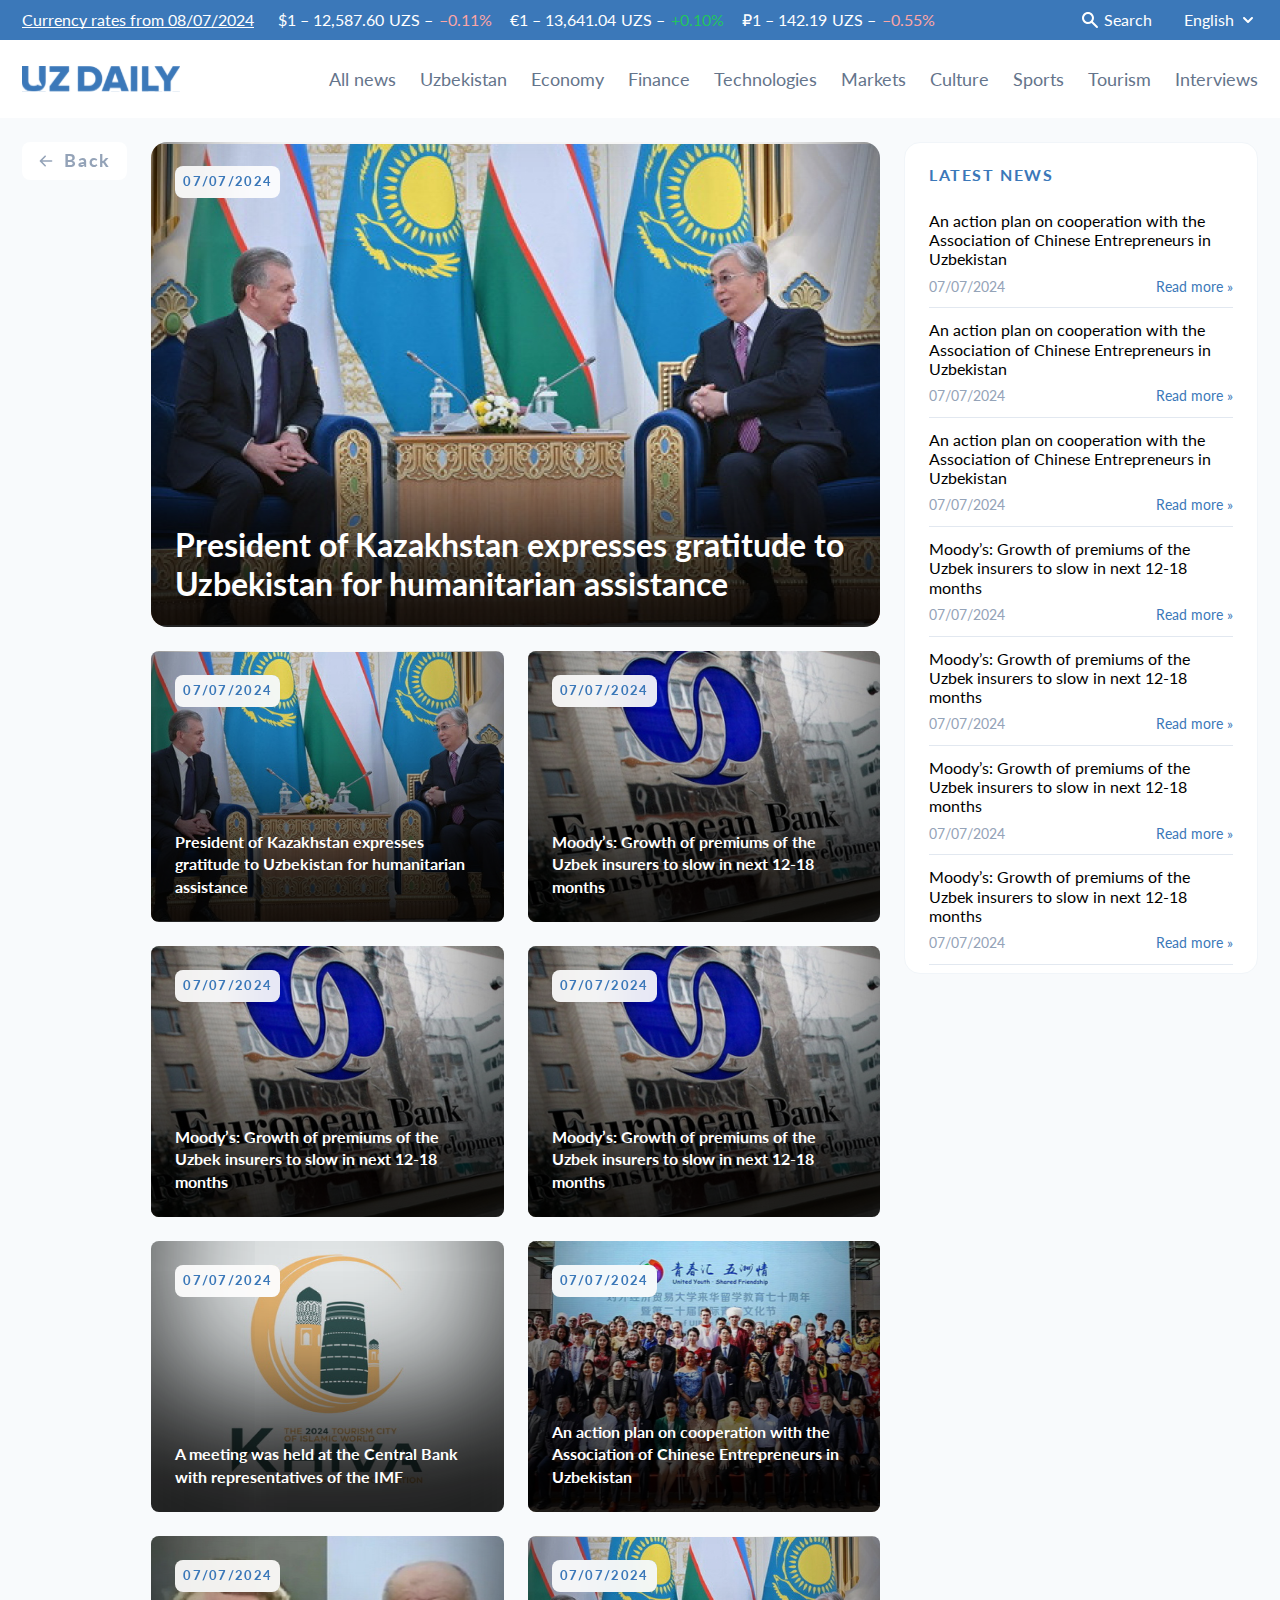
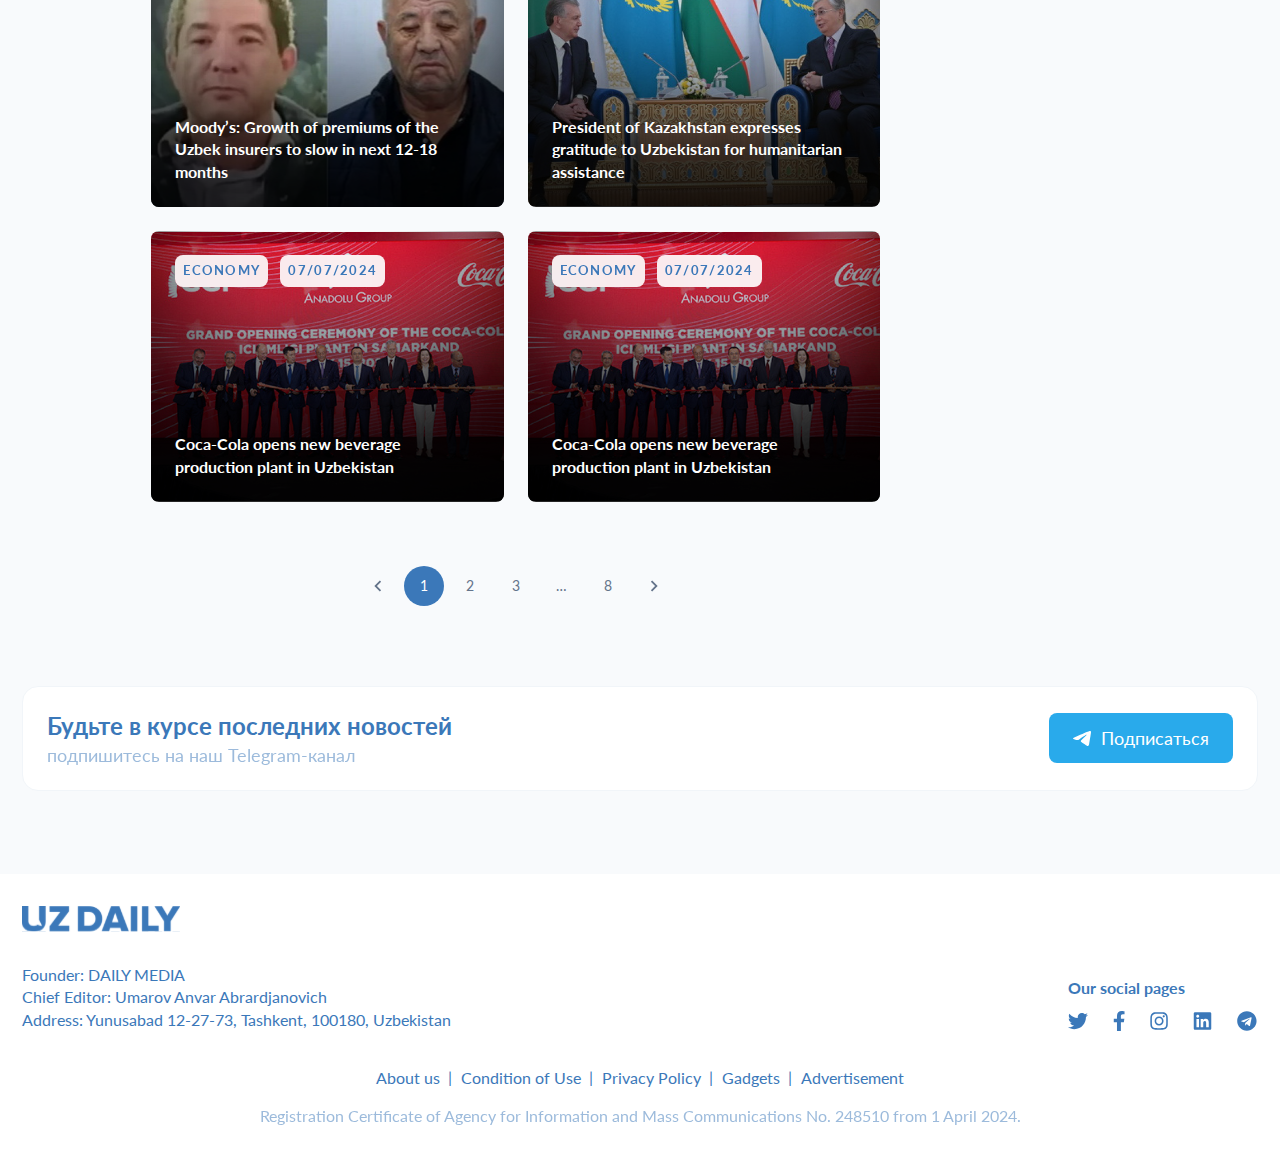
==== commit ab089b7c: "fixed" ====
--- a/category.html
+++ b/category.html
@@ -11,20 +11,133 @@
 
 <body>
     <div class="menu_burger">
-        <div class="menuClose"></div>
         <div class="menu_scroll">
             <div class="menu_top">
+                <div class="menu_name">Categories</div>
                 <ul>
-                    <li><a href="http://localhost:8888/uzde/">All news</a></li>
-                    <li><a href="http://localhost:8888/uzde/category/uzbekistan/">Uzbekistan</a></li>
-                    <li><a href="http://localhost:8888/uzde/category/economy/">Economy</a></li>
-                    <li><a href="http://localhost:8888/uzde/category/finance/">Finance</a></li>
-                    <li><a href="http://localhost:8888/uzde/category/technologies/">Technologies</a></li>
-                    <li><a href="http://localhost:8888/uzde/category/markets/">Markets</a></li>
-                    <li><a href="http://localhost:8888/uzde/category/culture/">Culture</a></li>
-                    <li><a href="http://localhost:8888/uzde/category/sports/">Sports</a></li>
-                    <li><a href="http://localhost:8888/uzde/category/tourism/">Tourism</a></li>
-                    <li><a href="http://localhost:8888/uzde/category/interviews/">Interviews</a></li>
+                    <li>
+                        <a href="">
+                            <span class="icon">
+                                <svg width="20" height="20" viewBox="0 0 20 20" fill="none" xmlns="http://www.w3.org/2000/svg">
+                                  <path d="M15.8333 16.6667H4.16667C3.24619 16.6667 2.5 15.9205 2.5 15L2.5 4.99999C2.5 4.07952 3.24619 3.33333 4.16667 3.33333L12.5 3.33333C13.4205 3.33333 14.1667 4.07952 14.1667 5V5.83333M15.8333 16.6667C14.9129 16.6667 14.1667 15.9205 14.1667 15L14.1667 5.83333M15.8333 16.6667C16.7538 16.6667 17.5 15.9205 17.5 15V7.5C17.5 6.57952 16.7538 5.83333 15.8333 5.83333L14.1667 5.83333M10.8333 3.33333L7.5 3.33333M5.83333 13.3333H10.8333M5.83333 6.66666H10.8333V10H5.83333V6.66666Z" stroke="#94A3B8" stroke-width="2" stroke-linecap="round" stroke-linejoin="round" />
+                                </svg>
+                            </span>
+                            <span class="name">All news</span>
+                        </a>
+                    </li>
+                    <li>
+                        <a href="">
+                            <span class="icon">
+                                <svg width="20" height="20" viewBox="0 0 20 20" fill="none" xmlns="http://www.w3.org/2000/svg">
+                                  <path d="M2.54577 9.16667H4.16667C5.08714 9.16667 5.83333 9.91286 5.83333 10.8333V11.6667C5.83333 12.5871 6.57953 13.3333 7.5 13.3333C8.42047 13.3333 9.16667 14.0795 9.16667 15V17.4542M6.66667 3.2796V4.58333C6.66667 5.73393 7.59941 6.66667 8.75 6.66667H9.16667C10.0871 6.66667 10.8333 7.41286 10.8333 8.33333C10.8333 9.25381 11.5795 10 12.5 10C13.4205 10 14.1667 9.25381 14.1667 8.33333C14.1667 7.41286 14.9129 6.66667 15.8333 6.66667L16.7204 6.66667M12.5 17.0732V15C12.5 14.0795 13.2462 13.3333 14.1667 13.3333H16.7204M17.5 10C17.5 14.1421 14.1421 17.5 10 17.5C5.85786 17.5 2.5 14.1421 2.5 10C2.5 5.85786 5.85786 2.5 10 2.5C14.1421 2.5 17.5 5.85786 17.5 10Z" stroke="#94A3B8" stroke-width="2" stroke-linecap="round" stroke-linejoin="round" />
+                                </svg>
+                            </span>
+                            <span class="name">Uzbekistan</span>
+                        </a>
+                    </li>
+                    <li>
+                        <a href="">
+                            <span class="icon">
+                                <svg width="20" height="20" viewBox="0 0 20 20" fill="none" xmlns="http://www.w3.org/2000/svg">
+                                  <path d="M13.6666 16.75H2.99998C1.83331 16.75 0.833313 15.75 0.833313 14.5833V8.50001C0.833313 7.33334 1.83331 6.33334 2.99998 6.33334H13.6666C14.8333 6.33334 15.8333 7.33334 15.8333 8.50001V14.5833C15.8333 15.75 14.8333 16.75 13.6666 16.75ZM2.99998 8.00001C2.74998 8.00001 2.49998 8.25001 2.49998 8.50001V14.5833C2.49998 14.8333 2.74998 15.0833 2.99998 15.0833H13.6666C13.9166 15.0833 14.1666 14.8333 14.1666 14.5833V8.50001C14.1666 8.25001 13.9166 8.00001 13.6666 8.00001H2.99998Z" fill="#94A3B8" />
+                                  <path d="M18.3333 13.4167C17.8333 13.4167 17.5 13.0833 17.5 12.5833V5.58333C17.5 5.24999 17.3333 4.99999 17.0833 4.99999H4.24996C3.74996 4.99999 3.41663 4.66666 3.41663 4.16666C3.41663 3.66666 3.74996 3.33333 4.24996 3.33333H17.0833C18.25 3.33333 19.1666 4.33333 19.1666 5.58333V12.5833C19.1666 13 18.8333 13.4167 18.3333 13.4167Z" fill="#94A3B8" />
+                                  <path d="M8.33329 14.1667C6.83329 14.1667 5.66663 13 5.66663 11.5C5.66663 10 6.83329 8.83334 8.33329 8.83334C9.83329 8.83334 11 10 11 11.5C11 13 9.83329 14.1667 8.33329 14.1667ZM8.33329 10.5833C7.74996 10.5833 7.33329 11 7.33329 11.5833C7.33329 12.1667 7.74996 12.5 8.33329 12.5C8.91663 12.5 9.33329 12.0833 9.33329 11.5C9.33329 10.9167 8.91663 10.5833 8.33329 10.5833Z" fill="#94A3B8" />
+                                  <path d="M4.08333 12.0833C4.4055 12.0833 4.66667 11.8222 4.66667 11.5C4.66667 11.1778 4.4055 10.9167 4.08333 10.9167C3.76117 10.9167 3.5 11.1778 3.5 11.5C3.5 11.8222 3.76117 12.0833 4.08333 12.0833Z" fill="#94A3B8" />
+                                  <path d="M12.5833 12.0833C12.9055 12.0833 13.1667 11.8222 13.1667 11.5C13.1667 11.1778 12.9055 10.9167 12.5833 10.9167C12.2612 10.9167 12 11.1778 12 11.5C12 11.8222 12.2612 12.0833 12.5833 12.0833Z" fill="#94A3B8" />
+                                </svg>
+                            </span>
+                            <span class="name">Economy</span>
+                        </a>
+                    </li>
+                    <li>
+                        <a href="">
+                            <span class="icon">
+                                <svg width="20" height="20" viewBox="0 0 20 20" fill="none" xmlns="http://www.w3.org/2000/svg">
+                                  <path d="M2.5 8.33333H17.5M5.83333 12.5H6.66667M10 12.5H10.8333M5 15.8333H15C16.3807 15.8333 17.5 14.714 17.5 13.3333V6.66666C17.5 5.28595 16.3807 4.16666 15 4.16666H5C3.61929 4.16666 2.5 5.28595 2.5 6.66666V13.3333C2.5 14.714 3.61929 15.8333 5 15.8333Z" stroke="#94A3B8" stroke-width="1.66667" stroke-linecap="round" stroke-linejoin="round" />
+                                </svg>
+                            </span>
+                            <span class="name">Finance</span>
+                        </a>
+                    </li>
+                    <li>
+                        <a href="">
+                            <span class="icon">
+                                <svg width="20" height="20" viewBox="0 0 20 20" fill="none" xmlns="http://www.w3.org/2000/svg">
+                                  <path d="M7.5 2.5V4.16667M12.5 2.5V4.16667M7.5 15.8333V17.5M12.5 15.8333V17.5M4.16667 7.5H2.5M4.16667 12.5H2.5M17.5 7.5H15.8333M17.5 12.5H15.8333M5.83333 15.8333H14.1667C15.0871 15.8333 15.8333 15.0871 15.8333 14.1667V5.83333C15.8333 4.91286 15.0871 4.16667 14.1667 4.16667H5.83333C4.91286 4.16667 4.16667 4.91286 4.16667 5.83333V14.1667C4.16667 15.0871 4.91286 15.8333 5.83333 15.8333ZM7.5 7.5H12.5V12.5H7.5V7.5Z" stroke="#94A3B8" stroke-width="1.66667" stroke-linecap="round" stroke-linejoin="round" />
+                                </svg>
+                            </span>
+                            <span class="name">Technologies</span>
+                        </a>
+                    </li>
+                    <li>
+                        <a href="">
+                            <span class="icon"><svg width="20" height="20" viewBox="0 0 20 20" fill="none" xmlns="http://www.w3.org/2000/svg">
+                              <path d="M6.66667 10.8333V10M10 10.8333V8.33333M13.3333 10.8333V6.66667M6.66667 17.5L10 14.1667L13.3333 17.5M2.5 3.33333H17.5M3.33333 3.33333H16.6667V13.3333C16.6667 13.7936 16.2936 14.1667 15.8333 14.1667H4.16667C3.70643 14.1667 3.33333 13.7936 3.33333 13.3333V3.33333Z" stroke="#94A3B8" stroke-width="1.66667" stroke-linecap="round" stroke-linejoin="round" />
+                            </svg></span>
+                            <span class="name">Markets</span>
+                        </a>
+                    </li>
+                    <li>
+                        <a href="">
+                            <span class="icon"><svg width="20" height="20" viewBox="0 0 20 20" fill="none" xmlns="http://www.w3.org/2000/svg">
+                              <path d="M6.66667 11.6667V14.1667M10 11.6667V14.1667M13.3333 11.6667V14.1667M2.5 17.5H17.5M2.5 8.33333H17.5M2.5 5.83333L10 2.5L17.5 5.83333M3.33333 8.33333H16.6667V17.5H3.33333V8.33333Z" stroke="#94A3B8" stroke-width="1.66667" stroke-linecap="round" stroke-linejoin="round" />
+                            </svg></span>
+                            <span class="name">Culture</span>
+                        </a>
+                    </li>
+                    <li>
+                        <a href="">
+                            <span class="icon"><svg width="20" height="20" viewBox="0 0 20 20" fill="none" xmlns="http://www.w3.org/2000/svg">
+                              <path d="M2.5 8.33333H17.5M2.5 11.6667H17.5M10 8.33333V15M4.16667 15H15.8333C16.7538 15 17.5 14.2538 17.5 13.3333V6.66667C17.5 5.74619 16.7538 5 15.8333 5H4.16667C3.24619 5 2.5 5.74619 2.5 6.66667V13.3333C2.5 14.2538 3.24619 15 4.16667 15Z" stroke="#94A3B8" stroke-width="1.66667" />
+                            </svg></span>
+                            <span class="name">Sports</span>
+                        </a>
+                    </li>
+                    <li>
+                        <a href="">
+                            <span class="icon"><svg width="20" height="20" viewBox="0 0 20 20" fill="none" xmlns="http://www.w3.org/2000/svg">
+                              <path d="M7.5 16.6667L2.96066 14.397C2.67834 14.2558 2.5 13.9673 2.5 13.6516V4.68169C2.5 4.0622 3.15193 3.65929 3.70601 3.93633L7.5 5.83333M7.5 16.6667L12.5 14.1667M7.5 16.6667V5.83333M12.5 14.1667L16.294 16.0637C16.8481 16.3407 17.5 15.9378 17.5 15.3183V6.34836C17.5 6.03271 17.3217 5.74416 17.0393 5.603L12.5 3.33333M12.5 14.1667V3.33333M12.5 3.33333L7.5 5.83333" stroke="#94A3B8" stroke-width="1.66667" stroke-linecap="round" stroke-linejoin="round" />
+                            </svg></span>
+                            <span class="name">Tourism</span>
+                        </a>
+                    </li>
+                </ul>
+            </div>
+            <div class="menu_bottom">
+                <div class="menu_name">Useful links</div>
+                <ul>
+                    <li>
+                        <a href="">
+                            <span class="icon"><svg width="20" height="20" viewBox="0 0 20 20" fill="none" xmlns="http://www.w3.org/2000/svg">
+                              <path d="M10.8333 13.3333H10V10H9.16667M10 6.66667H10.0083M17.5 10C17.5 14.1421 14.1421 17.5 10 17.5C5.85786 17.5 2.5 14.1421 2.5 10C2.5 5.85786 5.85786 2.5 10 2.5C14.1421 2.5 17.5 5.85786 17.5 10Z" stroke="#94A3B8" stroke-width="1.66667" stroke-linecap="round" stroke-linejoin="round" />
+                            </svg></span>
+                            <span class="name">About us</span>
+                        </a>
+                    </li>
+                    <li>
+                        <a href="">
+                            <span class="icon"><svg width="20" height="20" viewBox="0 0 20 20" fill="none" xmlns="http://www.w3.org/2000/svg">
+                              <path d="M7.5 10L9.16667 11.6667L12.5 8.33334M17.1816 4.98695C17.011 4.9956 16.8394 4.99998 16.6667 4.99998C14.1055 4.99998 11.7691 4.03711 9.99994 2.45361C8.23076 4.03705 5.89449 4.99987 3.33333 4.99987C3.16065 4.99987 2.98898 4.9955 2.81844 4.98685C2.61059 5.78986 2.5 6.63202 2.5 7.50001C2.5 12.1596 5.68693 16.0749 10 17.185C14.3131 16.0749 17.5 12.1596 17.5 7.50001C17.5 6.63206 17.3894 5.78993 17.1816 4.98695Z" stroke="#94A3B8" stroke-width="1.66667" stroke-linecap="round" stroke-linejoin="round" />
+                            </svg></span>
+                            <span class="name">Condition of Use</span>
+                        </a>
+                    </li>
+                    <li>
+                        <a href="">
+                            <span class="icon"><svg width="20" height="20" viewBox="0 0 20 20" fill="none" xmlns="http://www.w3.org/2000/svg">
+                              <path d="M7.5 10L9.16667 11.6667L12.5 8.33334M17.1816 4.98695C17.011 4.9956 16.8394 4.99998 16.6667 4.99998C14.1055 4.99998 11.7691 4.03711 9.99994 2.45361C8.23076 4.03705 5.89449 4.99987 3.33333 4.99987C3.16065 4.99987 2.98898 4.9955 2.81844 4.98685C2.61059 5.78986 2.5 6.63202 2.5 7.50001C2.5 12.1596 5.68693 16.0749 10 17.185C14.3131 16.0749 17.5 12.1596 17.5 7.50001C17.5 6.63206 17.3894 5.78993 17.1816 4.98695Z" stroke="#94A3B8" stroke-width="1.66667" stroke-linecap="round" stroke-linejoin="round" />
+                            </svg></span>
+                            <span class="name">Privacy Policy</span>
+                        </a>
+                    </li>
+                    <li>
+                        <a href="">
+                            <span class="icon"><svg width="20" height="20" viewBox="0 0 20 20" fill="none" xmlns="http://www.w3.org/2000/svg">
+                              <path d="M3.33331 3.33334V7.50001H3.81791M16.6151 9.16668C16.205 5.87808 13.3997 3.33334 9.99998 3.33334C7.20216 3.33334 4.80689 5.05682 3.81791 7.50001M3.81791 7.50001H7.49998M16.6666 16.6667V12.5H16.182M16.182 12.5C15.1931 14.9432 12.7978 16.6667 9.99998 16.6667C6.6003 16.6667 3.79497 14.1219 3.38489 10.8333M16.182 12.5H12.5" stroke="#94A3B8" stroke-width="1.66667" stroke-linecap="round" stroke-linejoin="round" />
+                            </svg></span>
+                            <span class="name">Currency rate</span>
+                        </a>
+                    </li>
                 </ul>
             </div>
         </div>
@@ -34,11 +147,11 @@
             <div class="header_top">
                 <div class="block_inner">
                     <div class="currency_block">
-                        <a href="" class="name">Currency rates from 08/07/2024</a>
+                        <a href="currency.html" class="name">Currency rates from 08/07/2024</a>
                         <div class="inner">
                             <section id="currencyconverter_minimalistic-2" class="widget widget_currencyconverter_minimalistic">
                                 <div class="currencyconverter-minimalistic-container">
-                                    <div class="currencyconverter-minimalistic-single-currency">
+                                    <div class="currencyconverter-minimalistic-single-currency usd_currency">
                                         <div class="currencyconverter-minimalistic-row">
                                             <span class="currencyconverter-minimalistic-currency-price">$1 – 12,587.60</span>
                                         </div>
@@ -54,8 +167,8 @@
                                         </div>
                                         <div class="currencyconverter-minimalistic-row">
                                             <span class="currencyconverter-minimalistic-inline-list">
-                                                <span class="currencyconverter-minimalistic-inline-list-item currencyconverter-minimalistic-ticker">UZS – </span><span class="currencyconverter-minimalistic-inline-list-item currencyconverter-minimalistic-change-percentage red">
-                                                    0.00<span class="currencyconverter-percentage-symbol">%</span> </span> </span>
+                                                <span class="currencyconverter-minimalistic-inline-list-item currencyconverter-minimalistic-ticker">UZS – </span><span class="currencyconverter-minimalistic-inline-list-item currencyconverter-minimalistic-change-percentage green">
+                                                    +0.10<span class="currencyconverter-percentage-symbol">%</span> </span> </span>
                                         </div>
                                     </div>
                                     <div class="currencyconverter-minimalistic-single-currency">
@@ -72,7 +185,7 @@
                             </section>
                         </div>
                     </div>
-                    <a href="http://localhost:8888/uzde/?s" class="search_btn">Search</a>
+                    <a href="search.html" class="search_btn">Search</a>
                     <div class="lang_block">
                         <div class="lang_block_inner">
                             <div class="dropdown-item-current">English</div>
@@ -90,23 +203,30 @@
                     <div class="logo">
                         <a href="http://localhost:8888/uzde/" class="custom-logo-link" rel="home" aria-current="page">
                             <img src="files/logo.svg">
-                        </a>
+                        </a> 
                     </div>
                     <div class="header_menu">
                         <ul>
-                            <li><a href="http://localhost:8888/uzde/">All news</a></li>
-                            <li><a href="http://localhost:8888/uzde/category/uzbekistan/">Uzbekistan</a></li>
-                            <li><a href="http://localhost:8888/uzde/category/economy/">Economy</a></li>
-                            <li><a href="http://localhost:8888/uzde/category/finance/">Finance</a></li>
-                            <li><a href="http://localhost:8888/uzde/category/technologies/">Technologies</a></li>
-                            <li><a href="http://localhost:8888/uzde/category/markets/">Markets</a></li>
-                            <li><a href="http://localhost:8888/uzde/category/culture/">Culture</a></li>
-                            <li><a href="http://localhost:8888/uzde/category/sports/">Sports</a></li>
-                            <li><a href="http://localhost:8888/uzde/category/tourism/">Tourism</a></li>
-                            <li><a href="http://localhost:8888/uzde/category/interviews/">Interviews</a></li>
+                            <li><a href="category.html">All news</a></li>
+                            <li><a href="category.html">Uzbekistan</a></li>
+                            <li><a href="category.html">Economy</a></li>
+                            <li><a href="category.html">Finance</a></li>
+                            <li><a href="category.html">Technologies</a></li>
+                            <li><a href="category.html">Markets</a></li>
+                            <li><a href="category.html">Culture</a></li>
+                            <li><a href="category.html">Sports</a></li>
+                            <li><a href="category.html">Tourism</a></li>
+                            <li><a href="category.html">Interviews</a></li>
                         </ul>
                     </div>
+                    <div class="search_btn_mobile"></div>
                     <div class="burger"></div>
+                    <div class="search_form_popup">
+                        <form action="">
+                            <input type="text" placeholder="Search news">
+                            <input type="submit" class="search_button">
+                        </form>
+                    </div>
                 </div>
             </div>
         </header>
--- a/css/main.css
+++ b/css/main.css
@@ -1,2218 +1,2529 @@
-@import url("https://fonts.googleapis.com/css2?family=Lato:ital,wght@0,100;0,300;0,400;0,700;0,900;1,100;1,300;1,400;1,700;1,900&family=Roboto:ital,wght@0,100;0,300;0,400;0,500;0,700;0,900;1,100;1,300;1,400;1,500;1,700;1,900&display=swap");
-
-:root {
-    --font-family: "Lato", sans-serif;
-    --second-family: "Font Awesome 5 Brands", sans-serif;
-    --third-family: "Roboto", sans-serif
-}
-
-body,
-html {
-    margin: 0;
-    height: 100%;
-    min-height: 100%
-}
-
-body {
-    position: relative;
-    min-width: 340px;
-    text-align: left;
-    color: #000;
-    font: 18px var(--font-family), arial;
-    line-height: 1;
-    background: #F8FAFC
-}
-
-h1,
-h2,
-h3,
-h4,
-h5,
-h6 {
-    color: #000;
-    font-family: var(--font-family), var(--font-family), arial;
-    font-weight: 400;
-    font-style: normal
-}
-
-h1 {
-    margin-top: 0;
-    font-size: 32px
-}
-
-h2 {
-    font-size: 28px
-}
-
-h3 {
-    font-size: 26px
-}
-
-h4 {
-    font-size: 24px
-}
-
-h5 {
-    font-size: 22px
-}
-
-h6 {
-    font-size: 21px
-}
-
-h5,
-h6 {
-    font-size: 20px
-}
-
-@media (max-width:1024px) {
-    h1 {
-        margin-top: 0;
-        font-size: 28px
-    }
-
-    h2 {
-        font-size: 26px
-    }
-
-    h3 {
-        font-size: 24px
-    }
-
-    h4 {
-        font-size: 22px
-    }
-
-    h5 {
-        font-size: 20px
-    }
-
-    h6 {
-        font-size: 18px
-    }
-
-    h5,
-    h6 {
-        font-size: 16px
-    }
-}
-
-a {
-    text-decoration: underline;
-    color: #3b78b9
-}
-
-a:hover {
-    text-decoration: none
-}
-
-a img {
-    border-color: #000
-}
-
-a[href^="tel:"] {
-    text-decoration: none;
-    color: inherit
-}
-
-img,
-input,
-table,
-textarea {
-    max-width: 100%
-}
-
-.site_wrapper {
-    display: flex;
-    flex-direction: column
-}
-
-* {
-    box-sizing: border-box
-}
-
-.block_inner {
-    max-width: 1236px;
-    margin: 0 auto
-}
-
-@media (min-width:768px) {
-    .col2-field {
-        display: flex
-    }
-
-    .col2-field .field {
-        flex: 0 0 calc(50% - 8px);
-        margin-right: 16px
-    }
-
-    .col2-field .field:nth-child(2) {
-        margin-right: 0
-    }
-}
-
-.oveflowHidden {
-    overflow: hidden
-}
-
-.field {
-    margin-bottom: 16px;
-    position: relative
-}
-
-.field input[type=password],
-.field input[type=tel],
-.field input[type=text] {
-    width: 100%;
-    padding: 0 16px;
-    height: 40px;
-    background: #fff;
-    font-style: normal;
-    font-weight: normal;
-    font-size: 16px;
-    line-height: 25px;
-    color: #000;
-    border: none;
-    box-sizing: border-box;
-    border-radius: 2px;
-    outline: none;
-    font-family: var(--font-family);
-    transition: all 0.3s
-}
-
-.field select {
-    width: 100%;
-    padding: 0 16px;
-    height: 40px;
-    background: #fff;
-    font-style: normal;
-    font-weight: normal;
-    font-size: 16px;
-    line-height: 25px;
-    color: #000;
-    border: none;
-    box-sizing: border-box;
-    border-radius: 2px;
-    outline: none;
-    font-family: var(--font-family);
-    transition: all 0.3s
-}
-
-.field textarea {
-    width: 100%;
-    padding: 16px 16px;
-    height: 90px;
-    background: #fff;
-    font-style: normal;
-    font-weight: normal;
-    font-size: 16px;
-    line-height: 25px;
-    color: #000;
-    border: none;
-    box-sizing: border-box;
-    border-radius: 2px;
-    outline: none;
-    font-family: var(--font-family);
-    transition: all 0.3s
-}
-
-.field .field_name {
-    font-weight: 700;
-    font-size: 16px;
-    line-height: 95%;
-    color: #242424;
-    padding-bottom: 15px
-}
-
-.field.checkbox ul {
-    padding: 2px 0;
-    margin: 0;
-    list-style: none;
-    max-height: 190px;
-    overflow: auto
-}
-
-.field.checkbox ul li {
-    margin-bottom: 10px
-}
-
-.field.checkbox ul li label {
-    position: relative;
-    padding-left: 30px;
-    font-weight: 400;
-    font-size: 16px;
-    line-height: 1;
-    color: #242424;
-    cursor: pointer;
-    display: inline-block
-}
-
-.field.checkbox ul li label input {
-    position: absolute;
-    top: 0;
-    left: 0;
-    opacity: 0
-}
-
-.field.checkbox ul li label span {
-    position: absolute;
-    top: -2px;
-    left: 0;
-    width: 20px;
-    height: 20px;
-    border: 2px solid #747576;
-    background-position: 50% 50%;
-    background-repeat: no-repeat;
-    transition: all 0.3s;
-    background-color: #fff;
-    z-index: 1
-}
-
-.field.checkbox ul li label input:checked+span {
-    background-color: #183E98;
-    border-color: #183E98;
-    background-image: url("data:image/svg+xml,%3Csvg width='14' height='14' viewBox='0 0 14 14' fill='none' xmlns='http://www.w3.org/2000/svg'%3E%3Cpath d='M11.6666 3.5L5.24992 9.91667L2.33325 7' stroke='white' stroke-width='2' stroke-linecap='round' stroke-linejoin='round'/%3E%3C/svg%3E")
-}
-
-.field.radio ul {
-    padding: 2px 0;
-    margin: 0;
-    list-style: none;
-    max-height: 190px;
-    overflow: auto
-}
-
-.field.radio ul li {
-    margin-bottom: 10px
-}
-
-.field.radio ul li label {
-    position: relative;
-    padding-left: 30px;
-    font-weight: 400;
-    font-size: 16px;
-    line-height: 1;
-    color: #242424;
-    cursor: pointer;
-    display: inline-block
-}
-
-.field.radio ul li label input {
-    position: absolute;
-    top: 0;
-    left: 0;
-    opacity: 0
-}
-
-.field.radio ul li label span {
-    position: absolute;
-    top: -2px;
-    left: 0;
-    width: 20px;
-    height: 20px;
-    border: 2px solid #747576;
-    background-color: #fff;
-    border-radius: 50%;
-    z-index: 1
-}
-
-.field.radio ul li label span:before {
-    content: "";
-    transition: all 0.3s;
-    position: absolute;
-    top: 0;
-    bottom: 0;
-    left: 0;
-    right: 0;
-    width: 10px;
-    height: 10px;
-    margin: auto;
-    background: #183E98;
-    opacity: 0;
-    border-radius: 50%
-}
-
-.field.radio ul li label input:checked+span {
-    border-color: #183E98
-}
-
-.field.radio ul li label input:checked+span:before {
-    opacity: 1
-}
-
-.jq-selectbox.jqselect {
-    display: block !important;
-    width: 100%
-}
-
-.jq-selectbox.jqselect .jq-selectbox__select {
-    width: 100%;
-    padding: 18px 16px 17px;
-    height: 60px;
-    background: none;
-    font-style: normal;
-    font-weight: normal;
-    font-size: 22px;
-    text-transform: uppercase;
-    color: #78B82A;
-    border: 1px solid #78B82A;
-    box-sizing: border-box;
-    border-radius: 0;
-    outline: none;
-    font-family: var(--font-family);
-    position: relative;
-    cursor: pointer
-}
-
-.jq-selectbox.jqselect .jq-selectbox__select .jq-selectbox__select-text {
-    width: 100% !important;
-    margin: 0
-}
-
-.jq-selectbox.jqselect .jq-selectbox__select .jq-selectbox__trigger {
-    position: absolute;
-    top: 0;
-    bottom: 0;
-    right: 24px;
-    width: 12px;
-    height: 12px;
-    background-image: url("data:image/svg+xml,%3Csvg width='12' height='12' viewBox='0 0 12 12' fill='none' xmlns='http://www.w3.org/2000/svg'%3E%3Cpath d='M12 3.66528L6.01136 9.65392L5.05129 8.69385L11.0399 2.70521L12 3.66528Z' fill='%2378B82A'/%3E%3Cpath d='M5.98877 9.63599L0.000131678 3.64734L0.960205 2.68727L6.94884 8.67591L5.98877 9.63599Z' fill='%2378B82A'/%3E%3C/svg%3E%0A");
-    background-position: 50%;
-    background-repeat: no-repeat;
-    margin: auto
-}
-
-.jq-selectbox.jqselect .jq-selectbox__dropdown {
-    top: 100% !important;
-    border: 1px solid #78B82A;
-    background: #000;
-    left: 0 !important;
-    right: 0 !important;
-    bottom: auto !important
-}
-
-.jq-selectbox.jqselect .jq-selectbox__dropdown ul {
-    padding: 0;
-    margin: 0;
-    list-style: none
-}
-
-.jq-selectbox.jqselect .jq-selectbox__dropdown ul li {
-    padding: 18px 16px 17px;
-    font-size: 22px;
-    text-transform: uppercase;
-    color: #78B82A;
-    cursor: pointer
-}
-
-.jq-selectbox.jqselect .jq-selectbox__dropdown ul li.sel,
-.jq-selectbox.jqselect .jq-selectbox__dropdown ul li:hover {
-    color: #fff
-}
-
-.burger {
-    flex: 0 0 40px;
-    z-index: 71;
-    width: 40px;
-    height: 40px;
-    background: url("data:image/svg+xml,%3Csvg width='24' height='24' viewBox='0 0 24 24' fill='none' xmlns='http://www.w3.org/2000/svg'%3E%3Cpath fill-rule='evenodd' clip-rule='evenodd' d='M3.6 5.99999C3.6 5.33725 4.13726 4.79999 4.8 4.79999H19.2C19.8627 4.79999 20.4 5.33725 20.4 5.99999C20.4 6.66273 19.8627 7.19999 19.2 7.19999H4.8C4.13726 7.19999 3.6 6.66273 3.6 5.99999Z' fill='%233B78B9' /%3E%3Cpath fill-rule='evenodd' clip-rule='evenodd' d='M3.6 12C3.6 11.3372 4.13726 10.8 4.8 10.8H19.2C19.8627 10.8 20.4 11.3372 20.4 12C20.4 12.6627 19.8627 13.2 19.2 13.2H4.8C4.13726 13.2 3.6 12.6627 3.6 12Z' fill='%233B78B9' /%3E%3Cpath fill-rule='evenodd' clip-rule='evenodd' d='M3.6 18C3.6 17.3372 4.13726 16.8 4.8 16.8H19.2C19.8627 16.8 20.4 17.3372 20.4 18C20.4 18.6627 19.8627 19.2 19.2 19.2H4.8C4.13726 19.2 3.6 18.6627 3.6 18Z' fill='%233B78B9' /%3E%3C/svg%3E") 50% no-repeat;
-    box-sizing: border-box;
-    cursor: pointer;
-    display: none;
-    position: relative;
-    border: 1px solid #3b78b9;
-    border-radius: 8px
-}
-
-@media (max-width:1024px) {
-    .burger {
-        display: block
-    }
-}
-
-.form-popup-wrapper {
-    position: fixed;
-    width: 100%;
-    height: 100%;
-    top: 0;
-    left: 0;
-    overflow: auto;
-    white-space: nowrap;
-    text-align: center;
-    font-size: 0;
-    opacity: 0;
-    visibility: hidden;
-    z-index: 100;
-    background: rgba(30, 25, 61, 0.2);
-    transition: all 0.5s;
-    padding: 100px 40px 40px 40px
-}
-
-@media (max-width:767px) {
-    .form-popup-wrapper {
-        padding: 0
-    }
-}
-
-@media (min-width:768px) {
-    .form-popup-wrapper:before {
-        height: 100%;
-        display: inline-block;
-        vertical-align: middle;
-        content: ""
-    }
-}
-
-.form-popup-wrapper.opened {
-    opacity: 1;
-    visibility: visible
-}
-
-.form-popup-wrapper .formExtraWrapper {
-    width: 588px;
-    margin: auto;
-    position: relative;
-    display: inline-block;
-    white-space: normal;
-    vertical-align: middle;
-    text-align: left;
-    z-index: 10
-}
-
-@media (max-width:767px) {
-    .form-popup-wrapper .formExtraWrapper {
-        width: 300;
-        display: block
-    }
-}
-
-.form-popup-wrapper .formExtraWrapper .close-form {
-    position: absolute;
-    top: 10px;
-    right: 10px;
-    width: 26px;
-    height: 26px;
-    background: 50% url("data:image/svg+xml,%3Csvg width='24' height='24' viewBox='0 0 24 24' fill='none' xmlns='http://www.w3.org/2000/svg'%3E%3Cpath d='M22.7071 2.70711C23.0976 2.31658 23.0976 1.68342 22.7071 1.29289C22.3166 0.902369 21.6834 0.902369 21.2929 1.29289L22.7071 2.70711ZM1.29289 21.2929C0.902369 21.6834 0.902369 22.3166 1.29289 22.7071C1.68342 23.0976 2.31658 23.0976 2.70711 22.7071L1.29289 21.2929ZM2.70711 1.29289C2.31658 0.902369 1.68342 0.902369 1.29289 1.29289C0.902369 1.68342 0.902369 2.31658 1.29289 2.70711L2.70711 1.29289ZM21.2929 22.7071C21.6834 23.0976 22.3166 23.0976 22.7071 22.7071C23.0976 22.3166 23.0976 21.6834 22.7071 21.2929L21.2929 22.7071ZM21.2929 1.29289L1.29289 21.2929L2.70711 22.7071L22.7071 2.70711L21.2929 1.29289ZM1.29289 2.70711L21.2929 22.7071L22.7071 21.2929L2.70711 1.29289L1.29289 2.70711Z' fill='%23322D50'/%3E%3C/svg%3E%0A") no-repeat;
-    cursor: pointer;
-    z-index: 101
-}
-
-.form-b {
-    font-size: 0;
-    padding: 52px 33px 48px;
-    box-sizing: border-box;
-    position: relative;
-    background: #fff;
-    z-index: 100
-}
-
-@media (max-width:767px) {
-    .form-b {
-        padding: 48px 20px
-    }
-}
-
-.form-b .title {
-    font-style: normal;
-    font-weight: 800;
-    font-size: 48px;
-    line-height: 100%;
-    text-transform: uppercase;
-    color: #0C395F;
-    text-shadow: 0px 2px 2px rgba(0, 0, 0, 0.25);
-    padding-bottom: 14px
-}
-
-.form-b .text {
-    font-style: normal;
-    font-weight: normal;
-    font-size: 18px;
-    line-height: 100%;
-    color: #0C395F;
-    padding-bottom: 52px
-}
-
-.menu_burger {
-    position: fixed;
-    top: 0;
-    right: 0;
-    bottom: 0;
-    width: 340px;
-    z-index: 100;
-    transition: all 0.3s;
-    opacity: 0;
-    visibility: hidden;
-    background: #fff;
-    font-size: 0;
-    opacity: 0;
-    box-shadow: 0 0 0 6000px rgba(0, 0, 0, 0.8)
-}
-
-.menu_burger.opened {
-    opacity: 1;
-    visibility: visible
-}
-
-.menu_burger .menu_scroll {
-    overflow: auto;
-    position: absolute;
-    top: 40px;
-    left: 0;
-    right: 0;
-    bottom: 0
-}
-
-.menu_burger .menuClose {
-    position: absolute;
-    top: 7px;
-    right: 10px;
-    width: 24px;
-    height: 24px;
-    cursor: pointer;
-    box-sizing: border-box;
-    background: url("data:image/svg+xml,%3Csvg width='24' height='24' viewBox='0 0 24 24' fill='none' xmlns='http://www.w3.org/2000/svg'%3E%3Cpath d='M22.7071 2.70711C23.0976 2.31658 23.0976 1.68342 22.7071 1.29289C22.3166 0.902369 21.6834 0.902369 21.2929 1.29289L22.7071 2.70711ZM1.29289 21.2929C0.902369 21.6834 0.902369 22.3166 1.29289 22.7071C1.68342 23.0976 2.31658 23.0976 2.70711 22.7071L1.29289 21.2929ZM2.70711 1.29289C2.31658 0.902369 1.68342 0.902369 1.29289 1.29289C0.902369 1.68342 0.902369 2.31658 1.29289 2.70711L2.70711 1.29289ZM21.2929 22.7071C21.6834 23.0976 22.3166 23.0976 22.7071 22.7071C23.0976 22.3166 23.0976 21.6834 22.7071 21.2929L21.2929 22.7071ZM21.2929 1.29289L1.29289 21.2929L2.70711 22.7071L22.7071 2.70711L21.2929 1.29289ZM1.29289 2.70711L21.2929 22.7071L22.7071 21.2929L2.70711 1.29289L1.29289 2.70711Z' fill='%23000'/%3E%3C/svg%3E%0A") 50% no-repeat
-}
-
-.menu_burger .menu_top ul,
-.menu_burger .menu_top2 ul {
-    padding: 0;
-    margin: 0;
-    list-style: none
-}
-
-.menu_burger .menu_top ul>li,
-.menu_burger .menu_top2 ul>li {
-    padding: 2px 0
-}
-
-.menu_burger .menu_top ul>li>a,
-.menu_burger .menu_top2 ul>li>a {
-    display: block;
-    font-style: normal;
-    font-size: 18px;
-    line-height: 27px;
-    color: #000;
-    padding: 0 16px;
-    text-decoration: none;
-    position: relative
-}
-
-.menu_burger .menu_top ul>li>a:hover,
-.menu_burger .menu_top2 ul>li>a:hover {
-    text-decoration: underline
-}
-
-.menu_burger .menu_top ul>li>a .arrow,
-.menu_burger .menu_top2 ul>li>a .arrow {
-    position: absolute;
-    top: 0;
-    bottom: 0;
-    right: 16px;
-    width: 24px;
-    height: 24px;
-    margin: auto
-}
-
-.menu_burger .menu_top ul>li>a .arrow:before,
-.menu_burger .menu_top2 ul>li>a .arrow:before {
-    content: "";
-    position: absolute;
-    top: 0;
-    bottom: 0;
-    left: 0;
-    right: 0;
-    width: 10px;
-    height: 10px;
-    border: solid #fff;
-    border-width: 0 2px 2px 0;
-    transform: rotate(45deg);
-    margin: auto
-}
-
-.menu_burger .menu_top ul>li ul,
-.menu_burger .menu_top2 ul>li ul {
-    display: none;
-    padding: 10px 26px;
-    margin: 0;
-    list-style: none
-}
-
-.menu_burger .menu_top ul>li ul li,
-.menu_burger .menu_top2 ul>li ul li {
-    padding: 4px 0
-}
-
-.menu_burger .menu_top ul>li ul li a,
-.menu_burger .menu_top2 ul>li ul li a {
-    display: block;
-    font-style: normal;
-    font-size: 22px;
-    line-height: 27px;
-    color: #FFFFFF;
-    padding: 0 16px;
-    text-decoration: none;
-    position: relative
-}
-
-.menu_burger .menu_top ul>li.hasSubmenu ul,
-.menu_burger .menu_top2 ul>li.hasSubmenu ul {
-    display: block
-}
-
-.menu_burger .menu_left_inner {
-    padding-top: 20px
-}
-
-.menu_burger .menu_left_inner>ul {
-    background: #fff;
-    padding: 16px;
-    margin: 0;
-    list-style: none
-}
-
-.menu_burger .menu_left_inner>ul>li>a {
-    display: block;
-    padding: 0;
-    position: relative;
-    font-style: normal;
-    font-weight: 400;
-    font-size: 18px;
-    line-height: 32px;
-    color: #242424;
-    transition: all 0.3s;
-    text-decoration: none
-}
-
-.menu_burger .menu_left_inner>ul>li>a:before {
-    content: "";
-    position: absolute;
-    top: 0;
-    bottom: 0;
-    left: 0;
-    width: 3px;
-    background: #183E98;
-    height: 24px;
-    opacity: 0;
-    transition: all 0.3s;
-    margin: auto
-}
-
-.menu_burger .menu_left_inner>ul>li ul {
-    padding: 0 0 0 15px;
-    margin: 0;
-    list-style: none;
-    display: none
-}
-
-.menu_burger .menu_left_inner>ul>li ul li a {
-    font-style: normal;
-    font-weight: 400;
-    font-size: 18px;
-    line-height: 32px;
-    text-decoration: none;
-    color: #242424
-}
-
-.menu_burger .menu_left_inner>ul>li ul li a:hover {
-    text-decoration: underline
-}
-
-.menu_burger .menu_left_inner>ul>li ul li.opened>a {
-    text-decoration: underline
-}
-
-.menu_burger .menu_left_inner>ul>li.opened>a {
-    background: rgba(24, 62, 152, 0.1);
-    color: #183E98;
-    font-weight: 700;
-    font-style: italic;
-    padding-left: 15px
-}
-
-.menu_burger .menu_left_inner>ul>li.opened>a:before {
-    opacity: 1
-}
-
-.menu_burger .menu_left_inner>ul>li.opened>ul {
-    display: block
-}
-
-.site_wrapper {
-    position: relative;
-    display: flex;
-    flex-direction: column;
-    min-height: 100%
-}
-
-.content_block_wr {
-    flex: 1 1 auto;
-    padding: 24px 0 0
-}
-
-@media (max-width:1024px) {
-    .content_block_wr {
-        padding-top: 16px
-    }
-}
-
-.btn {
-    display: block;
-    border: none;
-    background: #F8736C;
-    border-radius: 0;
-    outline: none;
-    padding: 16px 24px;
-    font-style: normal;
-    font-weight: 700;
-    font-size: 16px;
-    line-height: 16px;
-    color: #fff;
-    transition: all 0.3s;
-    text-align: center;
-    cursor: pointer;
-    font-family: var(--font-family);
-    text-decoration: none;
-    position: relative
-}
-
-.header {
-    background: #fff
-}
-
-.header_top {
-    padding: 10px 16px;
-    background: #3b78b9
-}
-
-.header_top .block_inner {
-    display: flex;
-    align-items: center;
-    gap: 32px
-}
-
-.header_top .block_inner .currency_block {
-    font-weight: 400;
-    font-size: 16px;
-    line-height: 100%;
-    color: #fff;
-    flex: 1 1 auto
-}
-
-.header_top .block_inner .currency_block .name {
-    text-decoration: underline
-}
-
-@media (max-width:1000px) {
-    .header_top .block_inner .currency_block {
-        display: none
-    }
-}
-
-.header_top .block_inner .search_btn {
-    flex: 0 0 72px;
-    padding-left: 24px;
-    font-weight: 400;
-    font-size: 16px;
-    line-height: 20px;
-    text-align: right;
-    color: #fff;
-    text-decoration: none;
-    cursor: pointer;
-    position: relative
-}
-
-.header_top .block_inner .search_btn:before {
-    content: "";
-    position: absolute;
-    top: 0;
-    bottom: 0;
-    left: 0;
-    width: 20px;
-    height: 20px;
-    background: url("data:image/svg+xml,%3Csvg width='20' height='20' viewBox='0 0 20 20' fill='none' xmlns='http://www.w3.org/2000/svg'%3E%3Cpath fill-rule='evenodd' clip-rule='evenodd' d='M8 4C5.79086 4 4 5.79086 4 8C4 10.2091 5.79086 12 8 12C10.2091 12 12 10.2091 12 8C12 5.79086 10.2091 4 8 4ZM2 8C2 4.68629 4.68629 2 8 2C11.3137 2 14 4.68629 14 8C14 9.29583 13.5892 10.4957 12.8907 11.4765L17.7071 16.2929C18.0976 16.6834 18.0976 17.3166 17.7071 17.7071C17.3166 18.0976 16.6834 18.0976 16.2929 17.7071L11.4765 12.8907C10.4957 13.5892 9.29583 14 8 14C4.68629 14 2 11.3137 2 8Z' fill='white' /%3E%3C/svg%3E") 50% no-repeat
-}
-
-@media (max-width:767px) {
-    .header_top .block_inner {
-        justify-content: space-between
-    }
-}
-
-.header_bottom {
-    padding: 0 16px
-}
-
-@media (max-width:1024px) {
-    .header_bottom {
-        padding: 12px 16px
-    }
-}
-
-.header_bottom .block_inner {
-    display: flex;
-    align-items: center;
-    gap: 20px
-}
-
-.header_bottom .block_inner .logo {
-    flex: 0 0 158px
-}
-
-.header_bottom .block_inner .logo a {
-    display: inline-block;
-    vertical-align: top;
-    text-decoration: none;
-    max-width: 158px
-}
-
-.header_menu {
-    flex: 1 1 auto;
-    text-align: right
-}
-
-.header_menu ul {
-    padding: 0;
-    margin: 0;
-    list-style: none;
-    font-size: 0
-}
-
-@media (max-width:1024px) {
-    .header_menu ul {
-        display: none
-    }
-}
-
-.header_menu ul li {
-    display: inline-block;
-    vertical-align: top;
-    margin-left: 24px
-}
-
-.header_menu ul li:first-child {
-    margin-left: 0
-}
-
-.header_menu ul li a {
-    display: block;
-    padding: 30px 0;
-    text-decoration: none;
-    font-weight: 400;
-    font-size: 18px;
-    line-height: 100%;
-    color: #64748b;
-    transition: all 0.3s;
-    position: relative
-}
-
-.header_menu ul li a:before {
-    content: "";
-    position: absolute;
-    bottom: 0;
-    left: 0;
-    right: 0;
-    height: 3px;
-    background: #3b78b9;
-    opacity: 0;
-    transition: all 0.3s
-}
-
-.header_menu ul li a:hover,
-.header_menu ul li.current-menu-item a{
-    color: #3b78b9
-}
-
-.header_menu ul li a:hover:before,
-.header_menu ul li.current-menu-item a:before{
-    opacity: 1
-}
-
-@media (max-width:1200px) {
-    .header_menu ul li {
-        margin-left: 16px
-    }
-
-    .header_menu ul li a {
-        padding: 16px 0
-    }
-}
-
-.lang_block {
-    flex: 0 0 74px;
-    position: relative
-}
-
-.lang_block .dropdown-item-current {
-    padding-right: 24px;
-    position: relative;
-    font-weight: 400;
-    font-size: 16px;
-    line-height: 20px;
-    text-align: right;
-    color: #fff;
-    cursor: pointer
-}
-
-.lang_block .dropdown-item-current:before {
-    content: "";
-    position: absolute;
-    top: 0;
-    bottom: 0;
-    right: 0;
-    width: 20px;
-    height: 20px;
-    background: url("data:image/svg+xml,%3Csvg width='20' height='20' viewBox='0 0 20 20' fill='none' xmlns='http://www.w3.org/2000/svg'%3E%3Cpath fill-rule='evenodd' clip-rule='evenodd' d='M5.29289 7.29289C5.68342 6.90237 6.31658 6.90237 6.70711 7.29289L10 10.5858L13.2929 7.29289C13.6834 6.90237 14.3166 6.90237 14.7071 7.29289C15.0976 7.68342 15.0976 8.31658 14.7071 8.70711L10.7071 12.7071C10.3166 13.0976 9.68342 13.0976 9.29289 12.7071L5.29289 8.70711C4.90237 8.31658 4.90237 7.68342 5.29289 7.29289Z' fill='white' /%3E%3C/svg%3E") 50% no-repeat;
-    margin: auto
-}
-
-.lang_block .inner {
-    position: absolute;
-    top: 100%;
-    right: 0;
-    width: 230px;
-    border-radius: 12px;
-    background: #fff;
-    z-index: 201;
-    margin-top: 9px;
-    display: none
-}
-
-.lang_block .inner a {
-    display: block;
-    padding: 16px;
-    font-weight: 400;
-    font-size: 16px;
-    line-height: 120%;
-    color: #000;
-    text-decoration: none;
-    border-bottom: 1px solid #e2e8f0
-}
-
-.lang_block .inner a:last-child {
-    border: none
-}
-
-.lang_block .inner a.current,
-.lang_block .inner a:hover {
-    color: #3b78b9
-}
-
-.lang_block.active .inner {
-    display: block
-}
-
-.footer {
-    background: #fff;
-    padding: 32px 16px
-}
-
-.footer_top {
-    padding-bottom: 36px;
-    display: flex;
-    align-items: end;
-    gap: 20px
-}
-
-.footer_top .left {
-    flex: 1 1 auto
-}
-
-.footer_top .left .logo {
-    max-width: 158px
-}
-
-.footer_top .left .logo a {
-    display: inline-block;
-    vertical-align: top;
-    text-decoration: none
-}
-
-.footer_top .left .text {
-    font-weight: 400;
-    font-size: 16px;
-    line-height: 140%;
-    color: #3b78b9;
-    padding-top: 32px
-}
-
-.footer_top .right {
-    flex: 0 0 190px
-}
-
-.footer_top .right .title {
-    font-weight: 700;
-    font-size: 16px;
-    line-height: 140%;
-    color: #3b78b9;
-    padding-bottom: 12px
-}
-
-.footer_top .right .inner {
-    display: flex;
-    gap: 25px;
-    align-items: center
-}
-
-.footer_top .right .inner a {
-    max-width: 20px;
-    text-decoration: none
-}
-
-@media (max-width:767px) {
-    .footer_top {
-        text-align: center;
-        display: block
-    }
-
-    .footer_top .left {
-        margin: 0 0 20px
-    }
-
-    .footer_top .left .logo {
-        margin: 0 auto
-    }
-
-    .footer_top .right .inner {
-        justify-content: center
-    }
-}
-
-.footer_bottom {
-    text-align: center
-}
-
-.footer_link {
-    padding-bottom: 16px
-}
-
-.footer_link ul {
-    margin: 0;
-    padding: 0;
-    list-style: none;
-    font-size: 0
-}
-
-.footer_link ul li {
-    padding: 0 8px;
-    display: inline-block;
-    vertical-align: top;
-    position: relative;
-    margin: 0 2.5px
-}
-
-.footer_link ul li:before {
-    content: "|";
-    font-weight: 400;
-    font-size: 16px;
-    line-height: 140%;
-    color: #3b78b9;
-    position: absolute;
-    top: 0;
-    left: 100%;
-    bottom: 3px;
-    height: 22px;
-    margin: auto
-}
-
-.footer_link ul li:last-child:before {
-    display: none
-}
-
-.footer_link ul li a {
-    display: block;
-    font-weight: 400;
-    font-size: 16px;
-    line-height: 140%;
-    color: #3b78b9;
-    text-decoration: none
-}
-
-.footer .copy {
-    font-weight: 400;
-    font-size: 16px;
-    line-height: 140%;
-    color: #3b78b9;
-    opacity: 0.5
-}
-
-.item_news {
-    padding: 12px 0;
-    border-bottom: 1px solid #e2e8f0
-}
-
-.item_news .name {
-    font-weight: 400;
-    font-size: 16px;
-    line-height: 120%;
-    color: #000;
-    padding-bottom: 10px
-}
-
-.item_news .item_bottom {
-    display: flex;
-    justify-content: space-between
-}
-
-.item_news .item_bottom .date {
-    font-weight: 400;
-    font-size: 14px;
-    line-height: 120%;
-    color: #94a3b8
-}
-
-.item_news .item_bottom .link {
-    font-weight: 400;
-    font-size: 14px;
-    text-decoration: none;
-    line-height: 120%;
-    text-align: right;
-    color: #3b78b9
-}
-
-.item_news_block {
-    background-position: 50%;
-    background-repeat: no-repeat;
-    background-size: cover;
-    border-radius: 8px;
-    display: flex;
-    flex-direction: column;
-    padding: 24px;
-    position: relative;
-    overflow: hidden;
-    text-decoration: none;
-    min-height: 271px
-}
-
-.item_news_block .labels {
-    flex: 1 1 auto;
-    width: 100%;
-    display: flex;
-    align-items: start;
-    gap: 12px
-}
-
-.item_news_block .labels span {
-    padding: 8px;
-    font-weight: 700;
-    font-size: 13px;
-    line-height: 120%;
-    letter-spacing: 0.1em;
-    color: #3b78b9;
-    backdrop-filter: blur(20px);
-    background: rgba(255, 255, 255, 0.9);
-    border-radius: 8px
-}
-
-.item_news_block .name {
-    font-weight: 700;
-    font-size: 16px;
-    line-height: 140%;
-    color: #fff
-}
-
-.item_news_block span {
-    position: relative
-}
-
-.item_news_block:before {
-    content: "";
-    position: absolute;
-    top: 0;
-    bottom: 0;
-    left: 0;
-    right: 0;
-    box-shadow: inset 0px -110px 134px 0px rgba(0, 0, 0, 0.9)
-}
-
-@media (max-width:640px) {
-    .item_news_block {
-        flex: none;
-        width: 100%;
-        padding: 16px
-    }
-}
-
-.block_inner {
-    position: relative;
-}
-
-.top_block_wr {
-    position: relative;
-    padding: 0 16px 40px
-}
-
-.top_block_wr .block_inner {
-    display: flex;
-    gap: 24px;
-    align-items: start
-}
-
-@media (max-width:960px) {
-    .top_block_wr .block_inner {
-        display: block
-    }
-
-    .top_block_wr .block_inner .left {
-        margin-bottom: 24px
-    }
-}
-
-.top_block_wr .block_inner .left {
-    flex: 1 1 auto;
-    display: flex;
-    gap: 24px;
-    flex-wrap: wrap
-}
-
-.top_block_wr .block_inner .left .item_news_block {
-    flex: 0 0 calc(50% - 12px)
-}
-
-@media (min-width:641px) {
-    .top_block_wr .block_inner .left .item_news_block:first-child {
-        flex: none;
-        width: 100%;
-        min-height: 485px;
-        border-radius: 16px
-    }
-
-    .top_block_wr .block_inner .left .item_news_block:first-child .name {
-        font-size: 32px;
-        line-height: 120%
-    }
-}
-
-@media (max-width:640px) {
-    .top_block_wr .block_inner .left .item_news_block {
-        flex: none;
-        width: 100%
-    }
-}
-
-.top_block_wr .block_inner .right {
-    flex: 0 0 354px;
-    padding: 24px 24px 8px;
-    background: #fff;
-    border: 1px solid #f1f5f9;
-    border-radius: 16px
-}
-
-@media (max-width:1200px) {
-    .top_block_wr .block_inner .right {
-        flex: 0 0 260px
-    }
-}
-
-@media (max-width:640px) {
-    .top_block_wr .block_inner .right {
-        padding: 16px 16px 8px
-    }
-}
-
-.top_block_wr .block_inner .right .title {
-    font-weight: 700;
-    font-size: 16px;
-    line-height: 100%;
-    letter-spacing: 0.1em;
-    color: #3b78b9;
-    padding-bottom: 16px
-}
-
-.main_blocks_wrap {
-    padding: 0 16px 64px
-}
-
-@media (max-width:1024px) {
-    .main_blocks_wrap {
-        padding-bottom: 32px
-    }
-}
-
-@media (min-width:961px) {
-    .main_blocks_wrap .block_inner {
-        border: 1px solid #f1f5f9;
-        border-radius: 16px;
-        background: #fff
-    }
-}
-
-.main_blocks_wrap .item_main {
-    padding: 32px 24px 32px
-}
-
-.main_blocks_wrap .item_main .title {
-    font-weight: 700;
-    font-size: 24px;
-    line-height: 100%;
-    letter-spacing: 0.1em;
-    color: #3b78b9;
-    text-transform: uppercase
-}
-
-@media (max-width:960px) {
-    .main_blocks_wrap .item_main {
-        padding: 24px 16px 16px;
-        border: 1px solid #f1f5f9;
-        border-radius: 16px;
-        background: #fff;
-        margin-bottom: 8px
-    }
-
-    .main_blocks_wrap .item_main .title {
-        font-size: 18px
-    }
-}
-
-.main_blocks_wrap .item_main .inner {
-    padding-top: 24px;
-    display: flex;
-    gap: 24px;
-    align-items: start;
-}
-
-.main_blocks_wrap .item_main .inner .item_news_block {
-    flex: 0 0 calc(46% - 24px);
-    min-height: 372px;
-}
-
-.main_blocks_wrap .item_main .inner .items {
-    flex: 0 0 54%;
-    display: flex;
-    flex-wrap: wrap;
-    gap: 0 24px
-}
-
-.main_blocks_wrap .item_main .inner .items .item_news {
-    flex: 0 0 calc(50% - 12px);
-    padding-top: 0;
-    margin-bottom: 12px
-}
-
-@media (max-width:630px) {
-    .main_blocks_wrap .item_main .inner .items {
-        display: block
-    }
-
-    .main_blocks_wrap .item_main .inner .item_news_block {
-        min-height: 200px;
-    }
-}
-
-@media (max-width:960px) {
-    .main_blocks_wrap .item_main .inner {
-        display: block
-    }
-
-    .main_blocks_wrap .item_main .inner .items {
-        padding-top: 16px
-    }
-
-    .main_blocks_wrap .item_main .inner .item_news_block{
-
-    }
-}
-
-.main_blocks_wrap .news_items {
-    padding: 32px 24px
-}
-
-.main_blocks_wrap .news_items .title {
-    display: flex;
-    align-items: center;
-    justify-content: space-between;
-    padding-bottom: 38px
-}
-
-.main_blocks_wrap .news_items .title .title_name {
-    font-weight: 700;
-    font-size: 24px;
-    line-height: 100%;
-    letter-spacing: 0.1em;
-    text-transform: uppercase;
-    color: #3b78b9
-}
-
-.main_blocks_wrap .news_items .title .link a {
-    display: inline-block;
-    vertical-align: top;
-    white-space: nowrap;
-    padding-right: 24px;
-    position: relative;
-    font-weight: 400;
-    font-size: 16px;
-    line-height: 100%;
-    text-align: right;
-    color: #3b78b9
-}
-
-.main_blocks_wrap .news_items .title .link a:before {
-    content: "";
-    position: absolute;
-    top: 0;
-    bottom: 0;
-    right: 0;
-    width: 16px;
-    height: 16px;
-    background: url("data:image/svg+xml,%3Csvg width='16' height='16' viewBox='0 0 16 16' fill='none' xmlns='http://www.w3.org/2000/svg'%3E%3Cpath fill-rule='evenodd' clip-rule='evenodd' d='M8.23451 4.23431C8.54693 3.9219 9.05346 3.9219 9.36588 4.23431L12.5659 7.43431C12.8783 7.74673 12.8783 8.25327 12.5659 8.56569L9.36588 11.7657C9.05346 12.0781 8.54693 12.0781 8.23451 11.7657C7.92209 11.4533 7.92209 10.9467 8.23451 10.6343L10.0688 8.8L4.0002 8.8C3.55837 8.8 3.2002 8.44183 3.2002 8C3.2002 7.55817 3.55837 7.2 4.0002 7.2H10.0688L8.23451 5.36569C7.92209 5.05327 7.92209 4.54673 8.23451 4.23431Z' fill='%233B78B9' /%3E%3C/svg%3E") 50% no-repeat
-}
-
-@media (max-width:480px) {
-    .main_blocks_wrap .news_items .title {
-        display: block
-    }
-
-    .main_blocks_wrap .news_items .title .title_name {
-        padding-bottom: 16px
-    }
-}
-
-@media (max-width:960px) {
-    .main_blocks_wrap .news_items {
-        padding: 16px
-    }
-
-    .main_blocks_wrap .news_items .title {
-        padding-bottom: 16px
-    }
-
-    .main_blocks_wrap .news_items .title .title_name {
-        font-size: 18px
-    }
-}
-
-.main_blocks_wrap .news_items .inner {
-    display: flex;
-    gap: 24px;
-    flex-wrap: wrap
-}
-
-.main_blocks_wrap .news_items .inner .item_news_block {
-    flex: 0 0 calc(33.33% - 17px)
-}
-
-@media (max-width:900px) {
-    .main_blocks_wrap .news_items .inner .item_news_block {
-        flex: 0 0 calc(50% - 12px)
-    }
-
-    .main_blocks_wrap .news_items .inner .item_news_block:last-child {
-        flex: 1 1 auto
-    }
-}
-
-@media (max-width:690px) {
-    .main_blocks_wrap .news_items .inner .item_news_block {
-        flex: none;
-        width: 100%
-    }
-}
-
-.tg_btn_block {
-    padding: 0 16px 83px
-}
-
-@media (max-width:1024px) {
-    .tg_btn_block {
-        padding-bottom: 32px
-    }
-}
-
-.tg_btn_block .block_inner {
-    border: 1px solid #f1f5f9;
-    border-radius: 16px;
-    padding: 22px 24px;
-    display: flex;
-    align-items: center;
-    background: #fff
-}
-
-.tg_btn_block .block_inner .text {
-    flex: 1 1 auto;
-    padding-right: 20px
-}
-
-.tg_btn_block .block_inner .text .title {
-    font-weight: 700;
-    font-size: 24px;
-    line-height: 140%;
-    color: #3b78b9
-}
-
-.tg_btn_block .block_inner .text .body {
-    font-weight: 400;
-    font-size: 18px;
-    line-height: 140%;
-    color: #3b78b9;
-    opacity: 0.5
-}
-
-.tg_btn_block .block_inner .btn_tg a {
-    display: inline-block;
-    padding: 16px 24px 16px 52px;
-    vertical-align: top;
-    text-decoration: none;
-    font-weight: 400;
-    font-size: 18px;
-    line-height: 100%;
-    color: #fff;
-    position: relative;
-    background: #29aaeb;
-    border-radius: 8px
-}
-
-.tg_btn_block .block_inner .btn_tg a:before {
-    content: "";
-    position: absolute;
-    top: 0;
-    bottom: 0;
-    left: 24px;
-    width: 18px;
-    height: 15px;
-    background: url("data:image/svg+xml,%3Csvg width='18' height='15' viewBox='0 0 18 15' fill='none' xmlns='http://www.w3.org/2000/svg'%3E%3Cpath fill-rule='evenodd' clip-rule='evenodd' d='M1.23741 6.46322C6.06923 4.35807 9.29121 2.97023 10.9033 2.29969C15.5063 0.385175 16.4627 0.0526027 17.0861 0.041621C17.2232 0.0392057 17.5298 0.0731858 17.7284 0.234323C17.8961 0.370383 17.9422 0.554182 17.9643 0.683182C17.9864 0.812183 18.0139 1.10605 17.992 1.33567C17.7426 3.9565 16.6633 10.3166 16.1142 13.2519C15.8818 14.494 15.4244 14.9105 14.9815 14.9512C14.0189 15.0398 13.288 14.3151 12.3558 13.704C10.897 12.7478 10.0729 12.1525 8.65691 11.2194C7.02048 10.141 8.08131 9.54831 9.01391 8.57967C9.25797 8.32618 13.4988 4.46878 13.5809 4.11886C13.5912 4.07509 13.6007 3.91196 13.5038 3.82582C13.4069 3.73968 13.2639 3.76914 13.1606 3.79257C13.0143 3.82577 10.6839 5.36609 6.16938 8.41352C5.5079 8.86774 4.90875 9.08906 4.37193 9.07746C3.78013 9.06467 2.64175 8.74285 1.79548 8.46776C0.757494 8.13035 -0.0674757 7.95196 0.00436067 7.37894C0.0417775 7.08047 0.452793 6.77523 1.23741 6.46322Z' fill='white' /%3E%3C/svg%3E") 50% no-repeat;
-    margin: auto
-}
-
-@media (max-width:767px) {
-    .tg_btn_block .block_inner {
-        display: block
-    }
-
-    .tg_btn_block .block_inner .text {
-        padding-bottom: 16px
-    }
-
-    .tg_btn_block .block_inner .text .title {
-        font-size: 20px
-    }
-
-    .tg_btn_block .block_inner .text .body {
-        font-size: 16px
-    }
-}
-
-.detal_page_wr {
-    padding: 0 16px 60px
-}
-
-.detal_page_wr .item_news_block .name {
-    font-size: 32px;
-}
-
-@media (max-width:960px) {
-    .detal_page_wr {
-        padding-bottom: 30px
-    }
-
-    .detal_page_wr .item_news_block .name {
-        font-size: 24px;
-    }
-
-}
-
-.detal_page_wr .tg_btn_block {
-    padding: 24px 0 0
-}
-
-.detal_page_wr .block_inner {
-    display: flex;
-    gap: 24px;
-    align-items: start
-}
-
-@media (max-width:960px) {
-    .detal_page_wr .block_inner {
-        display: block
-    }
-
-    .detal_page_wr .block_inner .left {
-        margin-bottom: 24px
-    }
-}
-
-.detal_page_wr .block_inner .left {
-    flex: 1 1 auto
-}
-
-.detal_page_wr .block_inner .left .item_news_block {
-    min-height: 485px
-}
-
-.detal_page_wr .block_inner .left .content_body {
-    padding: 8px 0;
-    font-weight: 400;
-    font-size: 18px;
-    line-height: 140%;
-    color: #000
-}
-
-.detal_page_wr .block_inner .left .content_body p {
-    margin: 24px 0
-}
-
-.detal_page_wr .block_inner .right {
-    flex: 0 0 354px;
-    padding: 24px 24px 8px;
-    background: #fff;
-    border: 1px solid #f1f5f9;
-    border-radius: 16px
-}
-
-@media (max-width:1200px) {
-    .detal_page_wr .block_inner .right {
-        flex: 0 0 260px
-    }
-}
-
-@media (max-width:640px) {
-    .detal_page_wr .block_inner .right {
-        padding: 16px 16px 8px
-    }
-}
-
-.detal_page_wr .block_inner .right .title {
-    font-weight: 700;
-    font-size: 16px;
-    line-height: 100%;
-    letter-spacing: 0.1em;
-    color: #3b78b9;
-    padding-bottom: 16px
-}
-
-.detal_page_wr .rec_banner {
-    padding-top: 16px
-}
-
-.detal_page_wr .rec_banner a {
-    display: block;
-    text-decoration: none
-}
-
-.page_text_wr {
-    padding: 0 16px 60px
-}
-
-@media (max-width:960px) {
-    .page_text_wr {
-        padding-bottom: 30px
-    }
-}
-
-.page_text_wr .tg_btn_block {
-    padding: 24px 0 0
-}
-
-.page_text_wr .block_inner {
-    display: flex;
-    gap: 24px;
-    align-items: start;
-    position: relative
-}
-
-.back_btn {
-    position: absolute;
-    top: 0;
-    right: 100%;
-    margin-right: 24px;
-    text-decoration: none;
-    padding: 8px 16px 8px 42px;
-    font-weight: 700;
-    font-size: 18px;
-    line-height: 120%;
-    letter-spacing: 0.1em;
-    color: #94a3b8;
-    backdrop-filter: blur(20px);
-    background: rgba(255, 255, 255, 0.9);
-    border-radius: 8px;
-    display: inline-block;
-    vertical-align: top
-}
-
-@media (max-width:1520px) {
-    .back_btn {
-        position: relative;
-        right: auto;
-        top: auto;
-        margin: 0 0 16px
-    }
-}
-
-.back_btn:before {
-    content: "";
-    position: absolute;
-    top: 0;
-    bottom: 0;
-    left: 16px;
-    width: 16px;
-    height: 16px;
-    background: url("data:image/svg+xml,%3Csvg width='16' height='16' viewBox='0 0 16 16' fill='none' xmlns='http://www.w3.org/2000/svg'%3E%3Cpath fill-rule='evenodd' clip-rule='evenodd' d='M7.7653 13.3657C7.45288 13.6781 6.94634 13.6781 6.63392 13.3657L1.83392 8.56571C1.5215 8.25329 1.5215 7.74676 1.83392 7.43434L6.63393 2.63434C6.94634 2.32192 7.45288 2.32192 7.7653 2.63434C8.07772 2.94676 8.07772 3.45329 7.7653 3.76571L4.33098 7.20002H13.5996C14.0414 7.20002 14.3996 7.5582 14.3996 8.00002C14.3996 8.44185 14.0414 8.80002 13.5996 8.80002L4.33098 8.80002L7.7653 12.2343C8.07771 12.5468 8.07771 13.0533 7.7653 13.3657Z' fill='%2394A3B8' /%3E%3C/svg%3E") 50% no-repeat;
-    margin: auto
-}
-
-@media (max-width:960px) {
-    .page_text_wr .block_inner {
-        display: block
-    }
-
-    .page_text_wr .block_inner .left {
-        margin-bottom: 24px
-    }
-
-    .page_text_wr .block_inner .right {
-        display: none
-    }
-}
-
-.page_text_wr .block_inner .left {
-    flex: 1 1 auto
-}
-
-.page_text_wr .block_inner .left h1 {
-    font-weight: 700;
-    font-size: 32px;
-    line-height: 120%;
-    color: #000;
-    margin: 0
-}
-
-.page_text_wr .block_inner .left .content_body {
-    padding: 8px 0;
-    font-weight: 400;
-    font-size: 18px;
-    line-height: 140%;
-    color: #000
-}
-
-.page_text_wr .block_inner .left .content_body p {
-    margin: 24px 0
-}
-
-.page_text_wr .block_inner .right {
-    flex: 0 0 354px;
-    padding: 24px 24px;
-    background: #fff;
-    border: 1px solid #f1f5f9;
-    border-radius: 16px
-}
-
-@media (max-width:1200px) {
-    .page_text_wr .block_inner .right {
-        flex: 0 0 260px
-    }
-}
-
-@media (max-width:640px) {
-    .page_text_wr .block_inner .right {
-        padding: 16px 16px 8px
-    }
-}
-
-.page_text_wr .block_inner .right .title {
-    font-weight: 700;
-    font-size: 16px;
-    line-height: 100%;
-    letter-spacing: 0.1em;
-    color: #3b78b9;
-    padding-bottom: 16px
-}
-
-.page_text_wr .block_inner .right ul {
-    padding: 0;
-    margin: 0;
-    list-style: none
-}
-
-.page_text_wr .block_inner .right ul li {
-    border-bottom: 1px solid #e2e8f0
-}
-
-.page_text_wr .block_inner .right ul li a {
-    text-decoration: none;
-    display: block;
-    font-weight: 400;
-    font-size: 16px;
-    line-height: 120%;
-    color: #000;
-    padding: 12px 0
-}
-
-.page_text_wr .block_inner .right ul li a:hover,
-.page_text_wr .block_inner .right ul li.current-menu-item a{
-    color: #3b78b9
-}
-
-.page_text_wr .rec_banner {
-    padding-top: 16px
-}
-
-.page_text_wr .rec_banner a {
-    display: block;
-    text-decoration: none
-}
-
-.content_table_body {
-    border: 1px solid #e2e8f0;
-    border-radius: 16px;
-    background: #fff;
-    overflow: hidden;
-    margin-top: 24px
-}
-
-.content_table_body .table_title {
-    display: flex;
-    align-items: center
-}
-
-.content_table_body .table_title div {
-    font-weight: 700;
-    font-size: 18px;
-    line-height: 100%;
-    color: #000;
-    padding: 24px;
-    flex: 1 1 auto
-}
-
-.content_table_body .table_title .price {
-    flex: 0 0 504px
-}
-
-@media (max-width:1200px) {
-    .content_table_body .table_title div {
-        flex: 0 0 60%
-    }
-
-    .content_table_body .table_title .price {
-        flex: 0 0 40%
-    }
-}
-
-@media (max-width:760px) {
-    .content_table_body .table_title {
-        display: block
-    }
-
-    .content_table_body .table_title div {
-        padding: 16px
-    }
-
-    .content_table_body .table_title .price {
-        padding-top: 0
-    }
-}
-
-.content_table_body .table_body .row {
-    display: flex;
-    align-items: center
-}
-
-.content_table_body .table_body .row div {
-    font-weight: 400;
-    font-size: 18px;
-    line-height: 100%;
-    color: #000;
-    padding: 24px;
-    flex: 1 1 auto
-}
-
-.content_table_body .table_body .row a {
-    color: #3b78b9
-}
-
-.content_table_body .table_body .row .price {
-    flex: 0 0 504px
-}
-
-.content_table_body .table_body .row:nth-child(odd) {
-    background: #f8fafc
-}
-
-@media (max-width:1200px) {
-    .content_table_body .table_body .row div {
-        flex: 0 0 60%
-    }
-
-    .content_table_body .table_body .row .price {
-        flex: 0 0 40%
-    }
-}
-
-@media (max-width:760px) {
-    .content_table_body .table_body .row {
-        display: block
-    }
-
-    .content_table_body .table_body .row div {
-        padding: 16px
-    }
-
-    .content_table_body .table_body .row .price {
-        padding-top: 0
-    }
-}
-
-.block_404 {
-    padding: 140px 0
-}
-
-@media (max-width:960px) {
-    .block_404 {
-        text-align: center
-    }
-}
-
-.block_404 .title {
-    font-weight: 700;
-    font-size: 180px;
-    line-height: 100%;
-    color: #3b78b9;
-    padding-bottom: 16px
-}
-
-.block_404 .subtitle {
-    font-weight: 700;
-    font-size: 24px;
-    line-height: 100%;
-    letter-spacing: 0.1em;
-    color: #3b78b9;
-    padding-bottom: 16px
-}
-
-.block_404 .text {
-    font-weight: 400;
-    font-size: 16px;
-    line-height: 120%;
-    color: #94a3b8
-}
-
-@media (max-width:600px) {
-    .block_404 .title {
-        font-size: 120px
-    }
-
-    .block_404 .subtitle {
-        font-size: 20px
-    }
-}
-
-@media (max-width:1024px) {
-    .block_404 {
-        padding: 30px 0
-    }
-}
-
-.page_list {
-    flex: none;
-    width: 100%;
-    padding: 40px;
-}
-
-.page_list ul {
-    padding: 0;
-    margin: 0;
-    list-style: none;
-    display: flex;
-    align-items: center;
-    justify-content: center;
-    gap:6px;
-}
-
-.page_list ul li {
-    flex: 0 0 40px;
-}
-
-.page_list ul li .page-numbers{
-    display: block;
-    width: 40px;
-    height: 40px;
-    text-decoration: none;
-    border-radius: 50%;
-    font-weight: 400;
-    font-size: 14px;
-    line-height: 40px;
-    letter-spacing: 0.01em;
-    color: #64748b;
-    text-align: center;
-}
-
-@media all and (max-width: 767px){
-    .page_list {
-        padding-top: 20px;
-    }
-
-    .page_list ul li {
-        flex: 0 0 30px;
-    }
-
-    .page_list ul li .page-numbers{
-        width: 30px;
-        height: 30px;
-        line-height: 30px;
-    }
-}
-
-.page_list ul li .page-numbers.current {
-    background: #3b78b9;
-    color: #fff;
-}
-
-.page_list ul li .page-numbers.next {
-    font-size: 0;
-    background: url("data:image/svg+xml,%3Csvg width='22' height='22' viewBox='0 0 22 22' fill='none' xmlns='http://www.w3.org/2000/svg'%3E%3Cpath d='M9.16652 5.5L7.87402 6.7925L12.0724 11L7.87402 15.2075L9.16652 16.5L14.6665 11L9.16652 5.5Z' fill='%2364748B' /%3E%3C/svg%3E") 50% no-repeat;
-}
-
-.page_list ul li .page-numbers.prev {
-    font-size: 0;
-    background: url("data:image/svg+xml,%3Csvg width='22' height='22' viewBox='0 0 22 22' fill='none' xmlns='http://www.w3.org/2000/svg'%3E%3Cpath d='M14.1255 6.7925L12.833 5.5L7.33301 11L12.833 16.5L14.1255 15.2075L9.92717 11L14.1255 6.7925Z' fill='%2364748B' /%3E%3C/svg%3E") 50% no-repeat;
-}
-
-.currency_block {
-    display: flex;
-    align-items: center;
-    gap: 24px;
-}
-
-.currency_block .widget-title {
-    display: none;
-}
-
-.currency_block .currencyconverter-support-info-container {
-    display: none;
-}
-
-
-.currency_block .currencyconverter-minimalistic-container {
-    display: flex;
-    align-items: center;
-    gap: 16px;
-}
-#currencyconverter_minimalistic-2 .currencyconverter-minimalistic-single-currency {
-    border: none;
-    padding: 0;
-}
-
-.currencyconverter-minimalistic-row:first-child {
-    margin-right: 5px;
-}
-
-.currency_block .currencyconverter-minimalistic-single-currency {
-    border: none;
-}
-
-.currency_block .currencyconverter-minimalistic-single-currency {
-    display: flex;
-    align-items: center;
-}
-
-.currency_block .currencyconverter-minimalistic-currency-price {
-    font-weight: 400;
-    font-size: 16px;
-    line-height: 100%;
-    color: #fff;
-    font-family: var(--font-family);
-}
-
-.currency_block .currencyconverter-minimalistic-inline-list {
-    margin: 0;
-}
-
-.currency_block .currencyconverter-minimalistic-inline-list-item {
-    font-weight: 400;
-    font-size: 16px;
-    line-height: 100%;
-    color: #fff;
-    margin: 0 2px 0 0;
-    font-family: var(--font-family);
-}
-
-.currency_block .currencyconverter-minimalistic-inline-list-item.red {
-    color: #fca5a5;
-}
-
-.currency_block .currencyconverter-minimalistic-inline-list-item.green {
-    color: #22c55e;
-}
-
-.currency_block .name {
-    font-weight: 400;
-    font-size: 16px;
-    line-height: 100%;
-    text-decoration: underline;
-    text-decoration-skip-ink: none;
-    color: #fff;
-}
-
-@media all and (max-width: 1200px){
-    .currency_block .currencyconverter-minimalistic-currency-price {
-        font-size: 12px;
-    }
-
-    .currency_block .currencyconverter-minimalistic-inline-list {
-        margin: 0;
-    }
-
-    .currency_block .currencyconverter-minimalistic-inline-list-item {
-        font-size: 12px;
-    }
-}
-
-
-@media all and (min-width: 641px) {
-    .top_block_wr.search_page .block_inner .left .item_news_block:first-child {
-        flex: 0 0 calc(50% - 12px);
-        width: auto;
-        min-height: 271px;
-        border-radius: 8px;
-    }
-
-    .top_block_wr.search_page .block_inner .left .item_news_block:first-child .name {
-        font-size: 16px;
-    }
-}
-
-.search_block_wr {
-    padding: 0 16px;
-}
-
-.search_block_wr .search-form{
-
-    position: relative;
-    margin-bottom: 12px;
-}
-
-.search_block_wr .search-form label {
-    display: block;
-}
-
-.search_block_wr .search-form .search-field {
-    width: 100%;
-    padding: 0 60px 0 24px;
-    height: 58px;
-    font-weight: 400;
-    font-size: 18px;
-    line-height: 100%;
-    color: #94a3b8;
-    outline: none;
-    border: 1px solid #e2e8f0;
-    border-radius: 16px;
-}
-
-.search_block_wr .search-form .search-submit {
-    background: url("data:image/svg+xml,%3Csvg width='32' height='32' viewBox='0 0 32 32' fill='none' xmlns='http://www.w3.org/2000/svg'%3E%3Cpath fill-rule='evenodd' clip-rule='evenodd' d='M12.7992 6.40001C9.2646 6.40001 6.39922 9.26539 6.39922 12.8C6.39922 16.3346 9.2646 19.2 12.7992 19.2C16.3338 19.2 19.1992 16.3346 19.1992 12.8C19.1992 9.26539 16.3338 6.40001 12.7992 6.40001ZM3.19922 12.8C3.19922 7.49808 7.49728 3.20001 12.7992 3.20001C18.1012 3.20001 22.3992 7.49808 22.3992 12.8C22.3992 14.8733 21.742 16.7932 20.6244 18.3625L28.3306 26.0686C28.9554 26.6935 28.9554 27.7065 28.3306 28.3314C27.7057 28.9562 26.6927 28.9562 26.0678 28.3314L18.3617 20.6252C16.7924 21.7427 14.8725 22.4 12.7992 22.4C7.49728 22.4 3.19922 18.1019 3.19922 12.8Z' fill='%2364748B' /%3E%3C/svg%3E") 50% no-repeat;
-    position: absolute;
-    top: 0;
-    bottom: 0;
-    right: 16px;
-    width: 32px;
-    height: 32px;
-    margin: auto;
-    font-size: 0;
-    outline: none;
-    border: none;
-}
-
-.search_text {
-    font-weight: 400;
-    font-size: 18px;
-    line-height: 100%;
-    color: #94a3b8;
-    padding-bottom: 24px;
+@import url("https://fonts.googleapis.com/css2?family=Lato:ital,wght@0,100;0,300;0,400;0,700;0,900;1,100;1,300;1,400;1,700;1,900&family=Roboto:ital,wght@0,100;0,300;0,400;0,500;0,700;0,900;1,100;1,300;1,400;1,500;1,700;1,900&display=swap");
+:root {
+  --font-family: "Lato", sans-serif;
+  --second-family: "Font Awesome 5 Brands", sans-serif;
+  --third-family: "Roboto", sans-serif ;
+}
+
+body,
+html {
+  margin: 0;
+  height: 100%;
+  min-height: 100%;
+}
+
+body {
+  position: relative;
+  min-width: 340px;
+  text-align: left;
+  color: #000;
+  font: 18px var(--font-family), arial;
+  line-height: 1;
+  background: #F8FAFC;
+}
+
+h1,
+h2,
+h3,
+h4,
+h5,
+h6 {
+  color: #000;
+  font-family: var(--font-family), var(--font-family), arial;
+  font-weight: 400;
+  font-style: normal;
+}
+
+h1 {
+  margin-top: 0;
+  font-size: 32px;
+}
+
+h2 {
+  font-size: 28px;
+}
+
+h3 {
+  font-size: 26px;
+}
+
+h4 {
+  font-size: 24px;
+}
+
+h5 {
+  font-size: 22px;
+}
+
+h6 {
+  font-size: 21px;
+}
+
+h5,
+h6 {
+  font-size: 20px;
+}
+
+@media (max-width: 1024px) {
+  h1 {
+    margin-top: 0;
+    font-size: 28px;
+  }
+  h2 {
+    font-size: 26px;
+  }
+  h3 {
+    font-size: 24px;
+  }
+  h4 {
+    font-size: 22px;
+  }
+  h5 {
+    font-size: 20px;
+  }
+  h6 {
+    font-size: 18px;
+  }
+  h5,
+  h6 {
+    font-size: 16px;
+  }
+}
+a {
+  text-decoration: underline;
+  color: #3b78b9;
+}
+
+a:hover {
+  text-decoration: none;
+}
+
+a img {
+  border-color: #000;
+}
+
+a[href^="tel:"] {
+  text-decoration: none;
+  color: inherit;
+}
+
+img,
+input,
+table,
+textarea {
+  max-width: 100%;
+}
+
+.site_wrapper {
+  display: -webkit-box;
+  display: -ms-flexbox;
+  display: flex;
+  -webkit-box-orient: vertical;
+  -webkit-box-direction: normal;
+      -ms-flex-direction: column;
+          flex-direction: column;
+}
+
+* {
+  -webkit-box-sizing: border-box;
+          box-sizing: border-box;
+}
+
+.block_inner {
+  max-width: 1236px;
+  margin: 0 auto;
+}
+
+@media (min-width: 768px) {
+  .col2-field {
+    display: -webkit-box;
+    display: -ms-flexbox;
+    display: flex;
+  }
+  .col2-field .field {
+    -webkit-box-flex: 0;
+        -ms-flex: 0 0 calc(50% - 8px);
+            flex: 0 0 calc(50% - 8px);
+    margin-right: 16px;
+  }
+  .col2-field .field:nth-child(2) {
+    margin-right: 0;
+  }
+}
+.oveflowHidden {
+  overflow: hidden;
+}
+
+.field {
+  margin-bottom: 16px;
+  position: relative;
+}
+
+.field input[type=password],
+.field input[type=tel],
+.field input[type=text] {
+  width: 100%;
+  padding: 0 16px;
+  height: 40px;
+  background: #fff;
+  font-style: normal;
+  font-weight: normal;
+  font-size: 16px;
+  line-height: 25px;
+  color: #000;
+  border: none;
+  -webkit-box-sizing: border-box;
+          box-sizing: border-box;
+  border-radius: 2px;
+  outline: none;
+  font-family: var(--font-family);
+  -webkit-transition: all 0.3s;
+  transition: all 0.3s;
+}
+
+.field select {
+  width: 100%;
+  padding: 0 16px;
+  height: 40px;
+  background: #fff;
+  font-style: normal;
+  font-weight: normal;
+  font-size: 16px;
+  line-height: 25px;
+  color: #000;
+  border: none;
+  -webkit-box-sizing: border-box;
+          box-sizing: border-box;
+  border-radius: 2px;
+  outline: none;
+  font-family: var(--font-family);
+  -webkit-transition: all 0.3s;
+  transition: all 0.3s;
+}
+
+.field textarea {
+  width: 100%;
+  padding: 16px 16px;
+  height: 90px;
+  background: #fff;
+  font-style: normal;
+  font-weight: normal;
+  font-size: 16px;
+  line-height: 25px;
+  color: #000;
+  border: none;
+  -webkit-box-sizing: border-box;
+          box-sizing: border-box;
+  border-radius: 2px;
+  outline: none;
+  font-family: var(--font-family);
+  -webkit-transition: all 0.3s;
+  transition: all 0.3s;
+}
+
+.field .field_name {
+  font-weight: 700;
+  font-size: 16px;
+  line-height: 95%;
+  color: #242424;
+  padding-bottom: 15px;
+}
+
+.field.checkbox ul {
+  padding: 2px 0;
+  margin: 0;
+  list-style: none;
+  max-height: 190px;
+  overflow: auto;
+}
+
+.field.checkbox ul li {
+  margin-bottom: 10px;
+}
+
+.field.checkbox ul li label {
+  position: relative;
+  padding-left: 30px;
+  font-weight: 400;
+  font-size: 16px;
+  line-height: 1;
+  color: #242424;
+  cursor: pointer;
+  display: inline-block;
+}
+
+.field.checkbox ul li label input {
+  position: absolute;
+  top: 0;
+  left: 0;
+  opacity: 0;
+}
+
+.field.checkbox ul li label span {
+  position: absolute;
+  top: -2px;
+  left: 0;
+  width: 20px;
+  height: 20px;
+  border: 2px solid #747576;
+  background-position: 50% 50%;
+  background-repeat: no-repeat;
+  -webkit-transition: all 0.3s;
+  transition: all 0.3s;
+  background-color: #fff;
+  z-index: 1;
+}
+
+.field.checkbox ul li label input:checked + span {
+  background-color: #183E98;
+  border-color: #183E98;
+  background-image: url("data:image/svg+xml,%3Csvg width='14' height='14' viewBox='0 0 14 14' fill='none' xmlns='http://www.w3.org/2000/svg'%3E%3Cpath d='M11.6666 3.5L5.24992 9.91667L2.33325 7' stroke='white' stroke-width='2' stroke-linecap='round' stroke-linejoin='round'/%3E%3C/svg%3E");
+}
+
+.field.radio ul {
+  padding: 2px 0;
+  margin: 0;
+  list-style: none;
+  max-height: 190px;
+  overflow: auto;
+}
+
+.field.radio ul li {
+  margin-bottom: 10px;
+}
+
+.field.radio ul li label {
+  position: relative;
+  padding-left: 30px;
+  font-weight: 400;
+  font-size: 16px;
+  line-height: 1;
+  color: #242424;
+  cursor: pointer;
+  display: inline-block;
+}
+
+.field.radio ul li label input {
+  position: absolute;
+  top: 0;
+  left: 0;
+  opacity: 0;
+}
+
+.field.radio ul li label span {
+  position: absolute;
+  top: -2px;
+  left: 0;
+  width: 20px;
+  height: 20px;
+  border: 2px solid #747576;
+  background-color: #fff;
+  border-radius: 50%;
+  z-index: 1;
+}
+
+.field.radio ul li label span:before {
+  content: "";
+  -webkit-transition: all 0.3s;
+  transition: all 0.3s;
+  position: absolute;
+  top: 0;
+  bottom: 0;
+  left: 0;
+  right: 0;
+  width: 10px;
+  height: 10px;
+  margin: auto;
+  background: #183E98;
+  opacity: 0;
+  border-radius: 50%;
+}
+
+.field.radio ul li label input:checked + span {
+  border-color: #183E98;
+}
+
+.field.radio ul li label input:checked + span:before {
+  opacity: 1;
+}
+
+.jq-selectbox.jqselect {
+  display: block !important;
+  width: 100%;
+}
+
+.jq-selectbox.jqselect .jq-selectbox__select {
+  width: 100%;
+  padding: 18px 16px 17px;
+  height: 60px;
+  background: none;
+  font-style: normal;
+  font-weight: normal;
+  font-size: 22px;
+  text-transform: uppercase;
+  color: #78B82A;
+  border: 1px solid #78B82A;
+  -webkit-box-sizing: border-box;
+          box-sizing: border-box;
+  border-radius: 0;
+  outline: none;
+  font-family: var(--font-family);
+  position: relative;
+  cursor: pointer;
+}
+
+.jq-selectbox.jqselect .jq-selectbox__select .jq-selectbox__select-text {
+  width: 100% !important;
+  margin: 0;
+}
+
+.jq-selectbox.jqselect .jq-selectbox__select .jq-selectbox__trigger {
+  position: absolute;
+  top: 0;
+  bottom: 0;
+  right: 24px;
+  width: 12px;
+  height: 12px;
+  background-image: url("data:image/svg+xml,%3Csvg width='12' height='12' viewBox='0 0 12 12' fill='none' xmlns='http://www.w3.org/2000/svg'%3E%3Cpath d='M12 3.66528L6.01136 9.65392L5.05129 8.69385L11.0399 2.70521L12 3.66528Z' fill='%2378B82A'/%3E%3Cpath d='M5.98877 9.63599L0.000131678 3.64734L0.960205 2.68727L6.94884 8.67591L5.98877 9.63599Z' fill='%2378B82A'/%3E%3C/svg%3E%0A");
+  background-position: 50%;
+  background-repeat: no-repeat;
+  margin: auto;
+}
+
+.jq-selectbox.jqselect .jq-selectbox__dropdown {
+  top: 100% !important;
+  border: 1px solid #78B82A;
+  background: #000;
+  left: 0 !important;
+  right: 0 !important;
+  bottom: auto !important;
+}
+
+.jq-selectbox.jqselect .jq-selectbox__dropdown ul {
+  padding: 0;
+  margin: 0;
+  list-style: none;
+}
+
+.jq-selectbox.jqselect .jq-selectbox__dropdown ul li {
+  padding: 18px 16px 17px;
+  font-size: 22px;
+  text-transform: uppercase;
+  color: #78B82A;
+  cursor: pointer;
+}
+
+.jq-selectbox.jqselect .jq-selectbox__dropdown ul li.sel,
+.jq-selectbox.jqselect .jq-selectbox__dropdown ul li:hover {
+  color: #fff;
+}
+
+.burger {
+  -webkit-box-flex: 0;
+      -ms-flex: 0 0 40px;
+          flex: 0 0 40px;
+  z-index: 71;
+  width: 40px;
+  height: 40px;
+  background: url("data:image/svg+xml,%3Csvg width='24' height='24' viewBox='0 0 24 24' fill='none' xmlns='http://www.w3.org/2000/svg'%3E%3Cpath fill-rule='evenodd' clip-rule='evenodd' d='M3.6 5.99999C3.6 5.33725 4.13726 4.79999 4.8 4.79999H19.2C19.8627 4.79999 20.4 5.33725 20.4 5.99999C20.4 6.66273 19.8627 7.19999 19.2 7.19999H4.8C4.13726 7.19999 3.6 6.66273 3.6 5.99999Z' fill='%233B78B9' /%3E%3Cpath fill-rule='evenodd' clip-rule='evenodd' d='M3.6 12C3.6 11.3372 4.13726 10.8 4.8 10.8H19.2C19.8627 10.8 20.4 11.3372 20.4 12C20.4 12.6627 19.8627 13.2 19.2 13.2H4.8C4.13726 13.2 3.6 12.6627 3.6 12Z' fill='%233B78B9' /%3E%3Cpath fill-rule='evenodd' clip-rule='evenodd' d='M3.6 18C3.6 17.3372 4.13726 16.8 4.8 16.8H19.2C19.8627 16.8 20.4 17.3372 20.4 18C20.4 18.6627 19.8627 19.2 19.2 19.2H4.8C4.13726 19.2 3.6 18.6627 3.6 18Z' fill='%233B78B9' /%3E%3C/svg%3E") 50% no-repeat;
+  -webkit-box-sizing: border-box;
+          box-sizing: border-box;
+  cursor: pointer;
+  display: none;
+  position: relative;
+  border: 1px solid #3b78b9;
+  border-radius: 8px;
+}
+.burger.opened {
+  background: url("data:image/svg+xml,%3Csvg width='24' height='24' viewBox='0 0 24 24' fill='none' xmlns='http://www.w3.org/2000/svg'%3E%3Cpath fill-rule='evenodd' clip-rule='evenodd' d='M5.15146 5.15146C5.62009 4.68283 6.37989 4.68283 6.84852 5.15146L12 10.3029L17.1515 5.15146C17.6201 4.68283 18.3799 4.68283 18.8485 5.15146C19.3171 5.62009 19.3171 6.37989 18.8485 6.84852L13.697 12L18.8485 17.1515C19.3171 17.6201 19.3171 18.3799 18.8485 18.8485C18.3799 19.3171 17.6201 19.3171 17.1515 18.8485L12 13.697L6.84852 18.8485C6.37989 19.3171 5.62009 19.3171 5.15146 18.8485C4.68283 18.3799 4.68283 17.6201 5.15146 17.1515L10.3029 12L5.15146 6.84852C4.68283 6.37989 4.68283 5.62009 5.15146 5.15146Z' fill='%233B78B9' /%3E%3C/svg%3E") 50% no-repeat;
+}
+
+@media (max-width: 1024px) {
+  .burger {
+    display: block;
+  }
+}
+.form-popup-wrapper {
+  position: fixed;
+  width: 100%;
+  height: 100%;
+  top: 0;
+  left: 0;
+  overflow: auto;
+  white-space: nowrap;
+  text-align: center;
+  font-size: 0;
+  opacity: 0;
+  visibility: hidden;
+  z-index: 100;
+  background: rgba(30, 25, 61, 0.2);
+  -webkit-transition: all 0.5s;
+  transition: all 0.5s;
+  padding: 100px 40px 40px 40px;
+}
+
+@media (max-width: 767px) {
+  .form-popup-wrapper {
+    padding: 0;
+  }
+}
+@media (min-width: 768px) {
+  .form-popup-wrapper:before {
+    height: 100%;
+    display: inline-block;
+    vertical-align: middle;
+    content: "";
+  }
+}
+.form-popup-wrapper.opened {
+  opacity: 1;
+  visibility: visible;
+}
+
+.form-popup-wrapper .formExtraWrapper {
+  width: 588px;
+  margin: auto;
+  position: relative;
+  display: inline-block;
+  white-space: normal;
+  vertical-align: middle;
+  text-align: left;
+  z-index: 10;
+}
+
+@media (max-width: 767px) {
+  .form-popup-wrapper .formExtraWrapper {
+    width: 300;
+    display: block;
+  }
+}
+.form-popup-wrapper .formExtraWrapper .close-form {
+  position: absolute;
+  top: 10px;
+  right: 10px;
+  width: 26px;
+  height: 26px;
+  background: 50% url("data:image/svg+xml,%3Csvg width='24' height='24' viewBox='0 0 24 24' fill='none' xmlns='http://www.w3.org/2000/svg'%3E%3Cpath d='M22.7071 2.70711C23.0976 2.31658 23.0976 1.68342 22.7071 1.29289C22.3166 0.902369 21.6834 0.902369 21.2929 1.29289L22.7071 2.70711ZM1.29289 21.2929C0.902369 21.6834 0.902369 22.3166 1.29289 22.7071C1.68342 23.0976 2.31658 23.0976 2.70711 22.7071L1.29289 21.2929ZM2.70711 1.29289C2.31658 0.902369 1.68342 0.902369 1.29289 1.29289C0.902369 1.68342 0.902369 2.31658 1.29289 2.70711L2.70711 1.29289ZM21.2929 22.7071C21.6834 23.0976 22.3166 23.0976 22.7071 22.7071C23.0976 22.3166 23.0976 21.6834 22.7071 21.2929L21.2929 22.7071ZM21.2929 1.29289L1.29289 21.2929L2.70711 22.7071L22.7071 2.70711L21.2929 1.29289ZM1.29289 2.70711L21.2929 22.7071L22.7071 21.2929L2.70711 1.29289L1.29289 2.70711Z' fill='%23322D50'/%3E%3C/svg%3E%0A") no-repeat;
+  cursor: pointer;
+  z-index: 101;
+}
+
+.form-b {
+  font-size: 0;
+  padding: 52px 33px 48px;
+  -webkit-box-sizing: border-box;
+          box-sizing: border-box;
+  position: relative;
+  background: #fff;
+  z-index: 100;
+}
+
+@media (max-width: 767px) {
+  .form-b {
+    padding: 48px 20px;
+  }
+}
+.form-b .title {
+  font-style: normal;
+  font-weight: 800;
+  font-size: 48px;
+  line-height: 100%;
+  text-transform: uppercase;
+  color: #0C395F;
+  text-shadow: 0px 2px 2px rgba(0, 0, 0, 0.25);
+  padding-bottom: 14px;
+}
+
+.form-b .text {
+  font-style: normal;
+  font-weight: normal;
+  font-size: 18px;
+  line-height: 100%;
+  color: #0C395F;
+  padding-bottom: 52px;
+}
+
+.menu_burger {
+  position: fixed;
+  top: 112px;
+  right: 0;
+  bottom: 0;
+  width: 340px;
+  z-index: 100;
+  -webkit-transition: all 0.3s;
+  transition: all 0.3s;
+  opacity: 0;
+  visibility: hidden;
+  background: #fff;
+  font-size: 0;
+  opacity: 0;
+  -webkit-box-shadow: 0 0 0 6000px rgba(248, 250, 252, 0.8);
+          box-shadow: 0 0 0 6000px rgba(248, 250, 252, 0.8);
+}
+@media all and (max-width: 767px) {
+  .menu_burger {
+    left: 0;
+    width: 100%;
+  }
+}
+
+.menu_burger.opened {
+  opacity: 1;
+  visibility: visible;
+}
+
+.menu_burger .menu_scroll {
+  overflow: auto;
+  position: absolute;
+  top: 10px;
+  left: 0;
+  right: 0;
+  bottom: 0;
+}
+
+.menu_burger .menuClose {
+  position: absolute;
+  top: 7px;
+  right: 10px;
+  width: 24px;
+  height: 24px;
+  cursor: pointer;
+  -webkit-box-sizing: border-box;
+          box-sizing: border-box;
+  background: url("data:image/svg+xml,%3Csvg width='24' height='24' viewBox='0 0 24 24' fill='none' xmlns='http://www.w3.org/2000/svg'%3E%3Cpath d='M22.7071 2.70711C23.0976 2.31658 23.0976 1.68342 22.7071 1.29289C22.3166 0.902369 21.6834 0.902369 21.2929 1.29289L22.7071 2.70711ZM1.29289 21.2929C0.902369 21.6834 0.902369 22.3166 1.29289 22.7071C1.68342 23.0976 2.31658 23.0976 2.70711 22.7071L1.29289 21.2929ZM2.70711 1.29289C2.31658 0.902369 1.68342 0.902369 1.29289 1.29289C0.902369 1.68342 0.902369 2.31658 1.29289 2.70711L2.70711 1.29289ZM21.2929 22.7071C21.6834 23.0976 22.3166 23.0976 22.7071 22.7071C23.0976 22.3166 23.0976 21.6834 22.7071 21.2929L21.2929 22.7071ZM21.2929 1.29289L1.29289 21.2929L2.70711 22.7071L22.7071 2.70711L21.2929 1.29289ZM1.29289 2.70711L21.2929 22.7071L22.7071 21.2929L2.70711 1.29289L1.29289 2.70711Z' fill='%23000'/%3E%3C/svg%3E%0A") 50% no-repeat;
+}
+
+.menu_burger .menu_name {
+  padding: 16px 16px 5px 16px;
+  font-weight: 700;
+  font-size: 12px;
+  line-height: 120%;
+  color: #000;
+}
+.menu_burger ul {
+  padding: 0;
+  margin: 0;
+  list-style: none;
+}
+.menu_burger ul li a {
+  display: -webkit-box;
+  display: -ms-flexbox;
+  display: flex;
+  padding: 16px;
+  gap: 10px;
+  -webkit-box-align: center;
+      -ms-flex-align: center;
+          align-items: center;
+  text-decoration: none;
+  border-bottom: 1px solid #e2e8f0;
+  -webkit-transition: all 0.3s;
+  transition: all 0.3s;
+}
+.menu_burger ul li a .icon {
+  -webkit-box-flex: 0;
+      -ms-flex: 0 0 20px;
+          flex: 0 0 20px;
+}
+.menu_burger ul li a svg path {
+  -webkit-transition: all 0.3s;
+  transition: all 0.3s;
+}
+.menu_burger ul li a .name {
+  font-weight: 400;
+  font-size: 16px;
+  line-height: 120%;
+  color: #000;
+  -webkit-transition: all 0.3s;
+  transition: all 0.3s;
+}
+.menu_burger ul li a:hover {
+  background: rgba(59, 120, 185, 0.1);
+}
+.menu_burger ul li a:hover .name {
+  color: #3b78b9;
+}
+.menu_burger ul li a:hover svg path {
+  stroke: #3b78b9;
+}
+
+.site_wrapper {
+  position: relative;
+  display: -webkit-box;
+  display: -ms-flexbox;
+  display: flex;
+  -webkit-box-orient: vertical;
+  -webkit-box-direction: normal;
+      -ms-flex-direction: column;
+          flex-direction: column;
+  min-height: 100%;
+}
+
+.content_block_wr {
+  -webkit-box-flex: 1;
+      -ms-flex: 1 1 auto;
+          flex: 1 1 auto;
+  padding: 24px 0 0;
+}
+
+@media (max-width: 1024px) {
+  .content_block_wr {
+    padding-top: 16px;
+  }
+}
+.btn {
+  display: block;
+  border: none;
+  background: #F8736C;
+  border-radius: 0;
+  outline: none;
+  padding: 16px 24px;
+  font-style: normal;
+  font-weight: 700;
+  font-size: 16px;
+  line-height: 16px;
+  color: #fff;
+  -webkit-transition: all 0.3s;
+  transition: all 0.3s;
+  text-align: center;
+  cursor: pointer;
+  font-family: var(--font-family);
+  text-decoration: none;
+  position: relative;
+}
+
+.header {
+  background: #fff;
+  z-index: 1001;
+  position: sticky;
+  top: 0;
+  left: 0;
+  right: 0;
+}
+
+.header_top {
+  padding: 10px 16px;
+  background: #3b78b9;
+}
+
+.header_top .block_inner {
+  display: -webkit-box;
+  display: -ms-flexbox;
+  display: flex;
+  -webkit-box-align: center;
+      -ms-flex-align: center;
+          align-items: center;
+  gap: 32px;
+}
+
+.header_top .block_inner .currency_block {
+  font-weight: 400;
+  font-size: 16px;
+  line-height: 100%;
+  color: #fff;
+  -webkit-box-flex: 1;
+      -ms-flex: 1 1 auto;
+          flex: 1 1 auto;
+}
+
+.header_top .block_inner .currency_block .name {
+  text-decoration: underline;
+}
+
+@media (max-width: 1000px) {
+  .header_top .block_inner .currency_block .name {
+    display: none;
+  }
+}
+.header_top .block_inner .search_btn {
+  -webkit-box-flex: 0;
+      -ms-flex: 0 0 72px;
+          flex: 0 0 72px;
+  padding-left: 24px;
+  font-weight: 400;
+  font-size: 16px;
+  line-height: 20px;
+  text-align: right;
+  color: #fff;
+  text-decoration: none;
+  cursor: pointer;
+  position: relative;
+}
+@media all and (max-width: 1024px) {
+  .header_top .block_inner .search_btn {
+    display: none;
+  }
+}
+
+.header_top .block_inner .search_btn:before {
+  content: "";
+  position: absolute;
+  top: 0;
+  bottom: 0;
+  left: 0;
+  width: 20px;
+  height: 20px;
+  background: url("data:image/svg+xml,%3Csvg width='20' height='20' viewBox='0 0 20 20' fill='none' xmlns='http://www.w3.org/2000/svg'%3E%3Cpath fill-rule='evenodd' clip-rule='evenodd' d='M8 4C5.79086 4 4 5.79086 4 8C4 10.2091 5.79086 12 8 12C10.2091 12 12 10.2091 12 8C12 5.79086 10.2091 4 8 4ZM2 8C2 4.68629 4.68629 2 8 2C11.3137 2 14 4.68629 14 8C14 9.29583 13.5892 10.4957 12.8907 11.4765L17.7071 16.2929C18.0976 16.6834 18.0976 17.3166 17.7071 17.7071C17.3166 18.0976 16.6834 18.0976 16.2929 17.7071L11.4765 12.8907C10.4957 13.5892 9.29583 14 8 14C4.68629 14 2 11.3137 2 8Z' fill='white' /%3E%3C/svg%3E") 50% no-repeat;
+}
+
+@media (max-width: 767px) {
+  .header_top .block_inner {
+    -webkit-box-pack: justify;
+        -ms-flex-pack: justify;
+            justify-content: space-between;
+  }
+}
+.header_bottom {
+  padding: 0 16px;
+}
+
+@media (max-width: 1024px) {
+  .header_bottom {
+    padding: 12px 16px;
+  }
+}
+.header_bottom .block_inner {
+  display: -webkit-box;
+  display: -ms-flexbox;
+  display: flex;
+  -webkit-box-align: center;
+      -ms-flex-align: center;
+          align-items: center;
+  gap: 20px;
+}
+@media (max-width: 1024px) {
+  .header_bottom .block_inner {
+    gap: 16px;
+  }
+}
+
+.header_bottom .block_inner .logo {
+  -webkit-box-flex: 0;
+      -ms-flex: 0 0 158px;
+          flex: 0 0 158px;
+}
+
+.header_bottom .block_inner .logo a {
+  display: inline-block;
+  vertical-align: top;
+  text-decoration: none;
+  max-width: 158px;
+}
+
+.header_menu {
+  -webkit-box-flex: 1;
+      -ms-flex: 1 1 auto;
+          flex: 1 1 auto;
+  text-align: right;
+}
+
+.header_menu ul {
+  padding: 0;
+  margin: 0;
+  list-style: none;
+  font-size: 0;
+}
+
+@media (max-width: 1024px) {
+  .header_menu ul {
+    display: none;
+  }
+}
+.header_menu ul li {
+  display: inline-block;
+  vertical-align: top;
+  margin-left: 24px;
+}
+
+.header_menu ul li:first-child {
+  margin-left: 0;
+}
+
+.header_menu ul li a {
+  display: block;
+  padding: 30px 0;
+  text-decoration: none;
+  font-weight: 400;
+  font-size: 18px;
+  line-height: 100%;
+  color: #64748b;
+  -webkit-transition: all 0.3s;
+  transition: all 0.3s;
+  position: relative;
+}
+
+.header_menu ul li a:before {
+  content: "";
+  position: absolute;
+  bottom: 0;
+  left: 0;
+  right: 0;
+  height: 3px;
+  background: #3b78b9;
+  opacity: 0;
+  -webkit-transition: all 0.3s;
+  transition: all 0.3s;
+}
+
+.header_menu ul li a:hover,
+.header_menu ul li.current-menu-item a {
+  color: #3b78b9;
+}
+
+.header_menu ul li a:hover:before,
+.header_menu ul li.current-menu-item a:before {
+  opacity: 1;
+}
+
+@media (max-width: 1200px) {
+  .header_menu ul li {
+    margin-left: 16px;
+  }
+  .header_menu ul li a {
+    padding: 16px 0;
+  }
+}
+.lang_block {
+  -webkit-box-flex: 0;
+      -ms-flex: 0 0 74px;
+          flex: 0 0 74px;
+  position: relative;
+}
+
+.lang_block .dropdown-item-current {
+  padding-right: 24px;
+  position: relative;
+  font-weight: 400;
+  font-size: 16px;
+  line-height: 20px;
+  text-align: right;
+  color: #fff;
+  cursor: pointer;
+}
+
+.lang_block .dropdown-item-current:before {
+  content: "";
+  position: absolute;
+  top: 0;
+  bottom: 0;
+  right: 0;
+  width: 20px;
+  height: 20px;
+  background: url("data:image/svg+xml,%3Csvg width='20' height='20' viewBox='0 0 20 20' fill='none' xmlns='http://www.w3.org/2000/svg'%3E%3Cpath fill-rule='evenodd' clip-rule='evenodd' d='M5.29289 7.29289C5.68342 6.90237 6.31658 6.90237 6.70711 7.29289L10 10.5858L13.2929 7.29289C13.6834 6.90237 14.3166 6.90237 14.7071 7.29289C15.0976 7.68342 15.0976 8.31658 14.7071 8.70711L10.7071 12.7071C10.3166 13.0976 9.68342 13.0976 9.29289 12.7071L5.29289 8.70711C4.90237 8.31658 4.90237 7.68342 5.29289 7.29289Z' fill='white' /%3E%3C/svg%3E") 50% no-repeat;
+  margin: auto;
+}
+
+.lang_block .inner {
+  position: absolute;
+  top: 100%;
+  right: 0;
+  width: 230px;
+  border-radius: 12px;
+  background: #fff;
+  z-index: 201;
+  margin-top: 9px;
+  display: none;
+}
+
+.lang_block .inner a {
+  display: block;
+  padding: 16px;
+  font-weight: 400;
+  font-size: 16px;
+  line-height: 120%;
+  color: #000;
+  text-decoration: none;
+  border-bottom: 1px solid #e2e8f0;
+}
+
+.lang_block .inner a:last-child {
+  border: none;
+}
+
+.lang_block .inner a.current,
+.lang_block .inner a:hover {
+  color: #3b78b9;
+}
+
+.lang_block.active .inner {
+  display: block;
+}
+
+.footer {
+  background: #fff;
+  padding: 32px 16px;
+}
+
+.footer_top {
+  padding-bottom: 36px;
+  display: -webkit-box;
+  display: -ms-flexbox;
+  display: flex;
+  -webkit-box-align: end;
+      -ms-flex-align: end;
+          align-items: end;
+  gap: 20px;
+}
+
+.footer_top .left {
+  -webkit-box-flex: 1;
+      -ms-flex: 1 1 auto;
+          flex: 1 1 auto;
+}
+
+.footer_top .left .logo {
+  max-width: 158px;
+}
+
+.footer_top .left .logo a {
+  display: inline-block;
+  vertical-align: top;
+  text-decoration: none;
+}
+
+.footer_top .left .text {
+  font-weight: 400;
+  font-size: 16px;
+  line-height: 140%;
+  color: #3b78b9;
+  padding-top: 32px;
+}
+
+.footer_top .right {
+  -webkit-box-flex: 0;
+      -ms-flex: 0 0 190px;
+          flex: 0 0 190px;
+}
+
+.footer_top .right .title {
+  font-weight: 700;
+  font-size: 16px;
+  line-height: 140%;
+  color: #3b78b9;
+  padding-bottom: 12px;
+}
+
+.footer_top .right .inner {
+  display: -webkit-box;
+  display: -ms-flexbox;
+  display: flex;
+  gap: 25px;
+  -webkit-box-align: center;
+      -ms-flex-align: center;
+          align-items: center;
+}
+
+.footer_top .right .inner a {
+  max-width: 20px;
+  text-decoration: none;
+}
+
+@media (max-width: 767px) {
+  .footer_top {
+    text-align: center;
+    display: block;
+  }
+  .footer_top .left {
+    margin: 0 0 20px;
+  }
+  .footer_top .left .logo {
+    margin: 0 auto;
+  }
+  .footer_top .right .inner {
+    -webkit-box-pack: center;
+        -ms-flex-pack: center;
+            justify-content: center;
+  }
+}
+.footer_bottom {
+  text-align: center;
+}
+
+.footer_link {
+  padding-bottom: 16px;
+}
+
+.footer_link ul {
+  margin: 0;
+  padding: 0;
+  list-style: none;
+  font-size: 0;
+}
+
+.footer_link ul li {
+  padding: 0 8px;
+  display: inline-block;
+  vertical-align: top;
+  position: relative;
+  margin: 0 2.5px;
+}
+
+.footer_link ul li:before {
+  content: "|";
+  font-weight: 400;
+  font-size: 16px;
+  line-height: 140%;
+  color: #3b78b9;
+  position: absolute;
+  top: 0;
+  left: 100%;
+  bottom: 3px;
+  height: 22px;
+  margin: auto;
+}
+
+.footer_link ul li:last-child:before {
+  display: none;
+}
+
+.footer_link ul li a {
+  display: block;
+  font-weight: 400;
+  font-size: 16px;
+  line-height: 140%;
+  color: #3b78b9;
+  text-decoration: none;
+}
+
+.footer .copy {
+  font-weight: 400;
+  font-size: 16px;
+  line-height: 140%;
+  color: #3b78b9;
+  opacity: 0.5;
+}
+
+.item_news {
+  padding: 12px 0;
+  border-bottom: 1px solid #e2e8f0;
+}
+
+.item_news .name {
+  font-weight: 400;
+  font-size: 16px;
+  line-height: 120%;
+  color: #000;
+  padding-bottom: 10px;
+}
+
+.item_news .item_bottom {
+  display: -webkit-box;
+  display: -ms-flexbox;
+  display: flex;
+  -webkit-box-pack: justify;
+      -ms-flex-pack: justify;
+          justify-content: space-between;
+}
+
+.item_news .item_bottom .date {
+  font-weight: 400;
+  font-size: 14px;
+  line-height: 120%;
+  color: #94a3b8;
+}
+
+.item_news .item_bottom .link {
+  font-weight: 400;
+  font-size: 14px;
+  text-decoration: none;
+  line-height: 120%;
+  text-align: right;
+  color: #3b78b9;
+}
+
+.item_news_block {
+  background-position: 50%;
+  background-repeat: no-repeat;
+  background-size: cover;
+  border-radius: 8px;
+  display: -webkit-box;
+  display: -ms-flexbox;
+  display: flex;
+  -webkit-box-orient: vertical;
+  -webkit-box-direction: normal;
+      -ms-flex-direction: column;
+          flex-direction: column;
+  padding: 24px;
+  position: relative;
+  overflow: hidden;
+  text-decoration: none;
+  min-height: 271px;
+}
+
+.item_news_block .labels {
+  -webkit-box-flex: 1;
+      -ms-flex: 1 1 auto;
+          flex: 1 1 auto;
+  width: 100%;
+  display: -webkit-box;
+  display: -ms-flexbox;
+  display: flex;
+  -webkit-box-align: start;
+      -ms-flex-align: start;
+          align-items: start;
+  gap: 12px;
+}
+
+.item_news_block .labels span {
+  padding: 8px;
+  font-weight: 700;
+  font-size: 13px;
+  line-height: 120%;
+  letter-spacing: 0.1em;
+  color: #3b78b9;
+  -webkit-backdrop-filter: blur(20px);
+          backdrop-filter: blur(20px);
+  background: rgba(255, 255, 255, 0.9);
+  border-radius: 8px;
+}
+
+.item_news_block .name {
+  font-weight: 700;
+  font-size: 16px;
+  line-height: 140%;
+  color: #fff;
+}
+
+.item_news_block span {
+  position: relative;
+}
+
+.item_news_block:before {
+  content: "";
+  position: absolute;
+  top: 0;
+  bottom: 0;
+  left: 0;
+  right: 0;
+  -webkit-box-shadow: inset 0px -110px 134px 0px rgba(0, 0, 0, 0.9);
+          box-shadow: inset 0px -110px 134px 0px rgba(0, 0, 0, 0.9);
+}
+
+@media (max-width: 640px) {
+  .item_news_block {
+    -webkit-box-flex: 0;
+        -ms-flex: none;
+            flex: none;
+    width: 100%;
+    padding: 16px;
+  }
+}
+.block_inner {
+  position: relative;
+}
+
+.top_block_wr {
+  position: relative;
+  padding: 0 16px 40px;
+}
+
+.top_block_wr .block_inner {
+  display: -webkit-box;
+  display: -ms-flexbox;
+  display: flex;
+  gap: 24px;
+  -webkit-box-align: start;
+      -ms-flex-align: start;
+          align-items: start;
+}
+
+@media (max-width: 960px) {
+  .top_block_wr .block_inner {
+    display: block;
+  }
+  .top_block_wr .block_inner .left {
+    margin-bottom: 24px;
+  }
+}
+.top_block_wr .block_inner .left {
+  -webkit-box-flex: 1;
+      -ms-flex: 1 1 auto;
+          flex: 1 1 auto;
+  display: -webkit-box;
+  display: -ms-flexbox;
+  display: flex;
+  gap: 24px;
+  -ms-flex-wrap: wrap;
+      flex-wrap: wrap;
+}
+
+.top_block_wr .block_inner .left .item_news_block {
+  -webkit-box-flex: 0;
+      -ms-flex: 0 0 calc(50% - 12px);
+          flex: 0 0 calc(50% - 12px);
+}
+
+@media (min-width: 641px) {
+  .top_block_wr .block_inner .left .item_news_block:first-child {
+    -webkit-box-flex: 0;
+        -ms-flex: none;
+            flex: none;
+    width: 100%;
+    min-height: 485px;
+    border-radius: 16px;
+  }
+  .top_block_wr .block_inner .left .item_news_block:first-child .name {
+    font-size: 32px;
+    line-height: 120%;
+  }
+}
+@media (max-width: 640px) {
+  .top_block_wr .block_inner .left .item_news_block {
+    -webkit-box-flex: 0;
+        -ms-flex: none;
+            flex: none;
+    width: 100%;
+  }
+}
+.top_block_wr .block_inner .right {
+  -webkit-box-flex: 0;
+      -ms-flex: 0 0 354px;
+          flex: 0 0 354px;
+  padding: 24px 24px 8px;
+  background: #fff;
+  border: 1px solid #f1f5f9;
+  border-radius: 16px;
+}
+
+@media (max-width: 1200px) {
+  .top_block_wr .block_inner .right {
+    -webkit-box-flex: 0;
+        -ms-flex: 0 0 260px;
+            flex: 0 0 260px;
+  }
+}
+@media (max-width: 640px) {
+  .top_block_wr .block_inner .right {
+    padding: 16px 16px 8px;
+  }
+}
+.top_block_wr .block_inner .right .title {
+  font-weight: 700;
+  font-size: 16px;
+  line-height: 100%;
+  letter-spacing: 0.1em;
+  color: #3b78b9;
+  padding-bottom: 16px;
+}
+
+.main_blocks_wrap {
+  padding: 0 16px 64px;
+}
+
+@media (max-width: 1024px) {
+  .main_blocks_wrap {
+    padding-bottom: 32px;
+  }
+}
+@media (min-width: 961px) {
+  .main_blocks_wrap .block_inner {
+    border: 1px solid #f1f5f9;
+    border-radius: 16px;
+    background: #fff;
+  }
+}
+.main_blocks_wrap .item_main {
+  padding: 32px 24px 32px;
+}
+
+.main_blocks_wrap .item_main .title {
+  font-weight: 700;
+  font-size: 24px;
+  line-height: 100%;
+  letter-spacing: 0.1em;
+  color: #3b78b9;
+  text-transform: uppercase;
+}
+
+@media (max-width: 960px) {
+  .main_blocks_wrap .item_main {
+    padding: 24px 16px 16px;
+    border: 1px solid #f1f5f9;
+    border-radius: 16px;
+    background: #fff;
+    margin-bottom: 8px;
+  }
+  .main_blocks_wrap .item_main .title {
+    font-size: 18px;
+  }
+}
+.main_blocks_wrap .item_main .inner {
+  padding-top: 24px;
+  display: -webkit-box;
+  display: -ms-flexbox;
+  display: flex;
+  gap: 24px;
+  -webkit-box-align: start;
+      -ms-flex-align: start;
+          align-items: start;
+}
+
+.main_blocks_wrap .item_main .inner .item_news_block {
+  -webkit-box-flex: 0;
+      -ms-flex: 0 0 calc(46% - 24px);
+          flex: 0 0 calc(46% - 24px);
+  min-height: 372px;
+}
+
+.main_blocks_wrap .item_main .inner .items {
+  -webkit-box-flex: 0;
+      -ms-flex: 0 0 54%;
+          flex: 0 0 54%;
+  display: -webkit-box;
+  display: -ms-flexbox;
+  display: flex;
+  -ms-flex-wrap: wrap;
+      flex-wrap: wrap;
+  gap: 0 24px;
+}
+
+.main_blocks_wrap .item_main .inner .items .item_news {
+  -webkit-box-flex: 0;
+      -ms-flex: 0 0 calc(50% - 12px);
+          flex: 0 0 calc(50% - 12px);
+  padding-top: 0;
+  margin-bottom: 12px;
+}
+
+@media (max-width: 630px) {
+  .main_blocks_wrap .item_main .inner .items {
+    display: block;
+  }
+  .main_blocks_wrap .item_main .inner .item_news_block {
+    min-height: 200px;
+  }
+}
+@media (max-width: 960px) {
+  .main_blocks_wrap .item_main .inner {
+    display: block;
+  }
+  .main_blocks_wrap .item_main .inner .items {
+    padding-top: 16px;
+  }
+}
+.main_blocks_wrap .news_items {
+  padding: 32px 24px;
+}
+
+.main_blocks_wrap .news_items .title {
+  display: -webkit-box;
+  display: -ms-flexbox;
+  display: flex;
+  -webkit-box-align: center;
+      -ms-flex-align: center;
+          align-items: center;
+  -webkit-box-pack: justify;
+      -ms-flex-pack: justify;
+          justify-content: space-between;
+  padding-bottom: 38px;
+}
+
+.main_blocks_wrap .news_items .title .title_name {
+  font-weight: 700;
+  font-size: 24px;
+  line-height: 100%;
+  letter-spacing: 0.1em;
+  text-transform: uppercase;
+  color: #3b78b9;
+}
+
+.main_blocks_wrap .news_items .title .link a {
+  display: inline-block;
+  vertical-align: top;
+  white-space: nowrap;
+  padding-right: 24px;
+  position: relative;
+  font-weight: 400;
+  font-size: 16px;
+  line-height: 100%;
+  text-align: right;
+  color: #3b78b9;
+}
+
+.main_blocks_wrap .news_items .title .link a:before {
+  content: "";
+  position: absolute;
+  top: 0;
+  bottom: 0;
+  right: 0;
+  width: 16px;
+  height: 16px;
+  background: url("data:image/svg+xml,%3Csvg width='16' height='16' viewBox='0 0 16 16' fill='none' xmlns='http://www.w3.org/2000/svg'%3E%3Cpath fill-rule='evenodd' clip-rule='evenodd' d='M8.23451 4.23431C8.54693 3.9219 9.05346 3.9219 9.36588 4.23431L12.5659 7.43431C12.8783 7.74673 12.8783 8.25327 12.5659 8.56569L9.36588 11.7657C9.05346 12.0781 8.54693 12.0781 8.23451 11.7657C7.92209 11.4533 7.92209 10.9467 8.23451 10.6343L10.0688 8.8L4.0002 8.8C3.55837 8.8 3.2002 8.44183 3.2002 8C3.2002 7.55817 3.55837 7.2 4.0002 7.2H10.0688L8.23451 5.36569C7.92209 5.05327 7.92209 4.54673 8.23451 4.23431Z' fill='%233B78B9' /%3E%3C/svg%3E") 50% no-repeat;
+}
+
+@media (max-width: 480px) {
+  .main_blocks_wrap .news_items .title {
+    display: block;
+  }
+  .main_blocks_wrap .news_items .title .title_name {
+    padding-bottom: 16px;
+  }
+}
+@media (max-width: 960px) {
+  .main_blocks_wrap .news_items {
+    padding: 16px;
+  }
+  .main_blocks_wrap .news_items .title {
+    padding-bottom: 16px;
+  }
+  .main_blocks_wrap .news_items .title .title_name {
+    font-size: 18px;
+  }
+}
+.main_blocks_wrap .news_items .inner {
+  display: -webkit-box;
+  display: -ms-flexbox;
+  display: flex;
+  gap: 24px;
+  -ms-flex-wrap: wrap;
+      flex-wrap: wrap;
+}
+
+.main_blocks_wrap .news_items .inner .item_news_block {
+  -webkit-box-flex: 0;
+      -ms-flex: 0 0 calc(33.33% - 17px);
+          flex: 0 0 calc(33.33% - 17px);
+}
+
+@media (max-width: 900px) {
+  .main_blocks_wrap .news_items .inner .item_news_block {
+    -webkit-box-flex: 0;
+        -ms-flex: 0 0 calc(50% - 12px);
+            flex: 0 0 calc(50% - 12px);
+  }
+  .main_blocks_wrap .news_items .inner .item_news_block:last-child {
+    -webkit-box-flex: 1;
+        -ms-flex: 1 1 auto;
+            flex: 1 1 auto;
+  }
+}
+@media (max-width: 690px) {
+  .main_blocks_wrap .news_items .inner .item_news_block {
+    -webkit-box-flex: 0;
+        -ms-flex: none;
+            flex: none;
+    width: 100%;
+  }
+}
+.tg_btn_block {
+  padding: 0 16px 83px;
+}
+
+@media (max-width: 1024px) {
+  .tg_btn_block {
+    padding-bottom: 32px;
+  }
+}
+.tg_btn_block .block_inner {
+  border: 1px solid #f1f5f9;
+  border-radius: 16px;
+  padding: 22px 24px;
+  display: -webkit-box;
+  display: -ms-flexbox;
+  display: flex;
+  -webkit-box-align: center;
+      -ms-flex-align: center;
+          align-items: center;
+  background: #fff;
+}
+
+.tg_btn_block .block_inner .text {
+  -webkit-box-flex: 1;
+      -ms-flex: 1 1 auto;
+          flex: 1 1 auto;
+  padding-right: 20px;
+}
+
+.tg_btn_block .block_inner .text .title {
+  font-weight: 700;
+  font-size: 24px;
+  line-height: 140%;
+  color: #3b78b9;
+}
+
+.tg_btn_block .block_inner .text .body {
+  font-weight: 400;
+  font-size: 18px;
+  line-height: 140%;
+  color: #3b78b9;
+  opacity: 0.5;
+}
+
+.tg_btn_block .block_inner .btn_tg a {
+  display: inline-block;
+  padding: 16px 24px 16px 52px;
+  vertical-align: top;
+  text-decoration: none;
+  font-weight: 400;
+  font-size: 18px;
+  line-height: 100%;
+  color: #fff;
+  position: relative;
+  background: #29aaeb;
+  border-radius: 8px;
+}
+
+.tg_btn_block .block_inner .btn_tg a:before {
+  content: "";
+  position: absolute;
+  top: 0;
+  bottom: 0;
+  left: 24px;
+  width: 18px;
+  height: 15px;
+  background: url("data:image/svg+xml,%3Csvg width='18' height='15' viewBox='0 0 18 15' fill='none' xmlns='http://www.w3.org/2000/svg'%3E%3Cpath fill-rule='evenodd' clip-rule='evenodd' d='M1.23741 6.46322C6.06923 4.35807 9.29121 2.97023 10.9033 2.29969C15.5063 0.385175 16.4627 0.0526027 17.0861 0.041621C17.2232 0.0392057 17.5298 0.0731858 17.7284 0.234323C17.8961 0.370383 17.9422 0.554182 17.9643 0.683182C17.9864 0.812183 18.0139 1.10605 17.992 1.33567C17.7426 3.9565 16.6633 10.3166 16.1142 13.2519C15.8818 14.494 15.4244 14.9105 14.9815 14.9512C14.0189 15.0398 13.288 14.3151 12.3558 13.704C10.897 12.7478 10.0729 12.1525 8.65691 11.2194C7.02048 10.141 8.08131 9.54831 9.01391 8.57967C9.25797 8.32618 13.4988 4.46878 13.5809 4.11886C13.5912 4.07509 13.6007 3.91196 13.5038 3.82582C13.4069 3.73968 13.2639 3.76914 13.1606 3.79257C13.0143 3.82577 10.6839 5.36609 6.16938 8.41352C5.5079 8.86774 4.90875 9.08906 4.37193 9.07746C3.78013 9.06467 2.64175 8.74285 1.79548 8.46776C0.757494 8.13035 -0.0674757 7.95196 0.00436067 7.37894C0.0417775 7.08047 0.452793 6.77523 1.23741 6.46322Z' fill='white' /%3E%3C/svg%3E") 50% no-repeat;
+  margin: auto;
+}
+
+@media (max-width: 767px) {
+  .tg_btn_block .block_inner {
+    display: block;
+  }
+  .tg_btn_block .block_inner .text {
+    padding-bottom: 16px;
+  }
+  .tg_btn_block .block_inner .text .title {
+    font-size: 20px;
+  }
+  .tg_btn_block .block_inner .text .body {
+    font-size: 16px;
+  }
+}
+.detal_page_wr {
+  padding: 0 16px 60px;
+}
+
+.detal_page_wr .item_news_block .name {
+  font-size: 32px;
+}
+
+@media (max-width: 960px) {
+  .detal_page_wr {
+    padding-bottom: 30px;
+  }
+  .detal_page_wr .item_news_block .name {
+    font-size: 24px;
+  }
+}
+.detal_page_wr .tg_btn_block {
+  padding: 24px 0 0;
+}
+
+.detal_page_wr .block_inner {
+  display: -webkit-box;
+  display: -ms-flexbox;
+  display: flex;
+  gap: 24px;
+  -webkit-box-align: start;
+      -ms-flex-align: start;
+          align-items: start;
+}
+
+@media (max-width: 960px) {
+  .detal_page_wr .block_inner {
+    display: block;
+  }
+  .detal_page_wr .block_inner .left {
+    margin-bottom: 24px;
+  }
+}
+.detal_page_wr .block_inner .left {
+  -webkit-box-flex: 1;
+      -ms-flex: 1 1 auto;
+          flex: 1 1 auto;
+}
+
+.detal_page_wr .block_inner .left .item_news_block {
+  min-height: 485px;
+}
+
+.detal_page_wr .block_inner .left .content_body {
+  padding: 8px 0;
+  font-weight: 400;
+  font-size: 18px;
+  line-height: 140%;
+  color: #000;
+}
+
+.detal_page_wr .block_inner .left .content_body p {
+  margin: 24px 0;
+}
+
+.detal_page_wr .block_inner .right {
+  -webkit-box-flex: 0;
+      -ms-flex: 0 0 354px;
+          flex: 0 0 354px;
+  padding: 24px 24px 8px;
+  background: #fff;
+  border: 1px solid #f1f5f9;
+  border-radius: 16px;
+}
+
+@media (max-width: 1200px) {
+  .detal_page_wr .block_inner .right {
+    -webkit-box-flex: 0;
+        -ms-flex: 0 0 260px;
+            flex: 0 0 260px;
+  }
+}
+@media (max-width: 640px) {
+  .detal_page_wr .block_inner .right {
+    padding: 16px 16px 8px;
+  }
+}
+.detal_page_wr .block_inner .right .title {
+  font-weight: 700;
+  font-size: 16px;
+  line-height: 100%;
+  letter-spacing: 0.1em;
+  color: #3b78b9;
+  padding-bottom: 16px;
+}
+
+.detal_page_wr .rec_banner {
+  padding-top: 16px;
+}
+
+.detal_page_wr .rec_banner a {
+  display: block;
+  text-decoration: none;
+}
+
+.page_text_wr {
+  padding: 0 16px 60px;
+}
+
+@media (max-width: 960px) {
+  .page_text_wr {
+    padding-bottom: 30px;
+  }
+}
+.page_text_wr .tg_btn_block {
+  padding: 24px 0 0;
+}
+
+.page_text_wr .block_inner {
+  display: -webkit-box;
+  display: -ms-flexbox;
+  display: flex;
+  gap: 24px;
+  -webkit-box-align: start;
+      -ms-flex-align: start;
+          align-items: start;
+  position: relative;
+}
+
+.back_btn {
+  position: absolute;
+  top: 0;
+  right: 100%;
+  margin-right: 24px;
+  text-decoration: none;
+  padding: 8px 16px 8px 42px;
+  font-weight: 700;
+  font-size: 18px;
+  line-height: 120%;
+  letter-spacing: 0.1em;
+  color: #94a3b8;
+  -webkit-backdrop-filter: blur(20px);
+          backdrop-filter: blur(20px);
+  background: rgba(255, 255, 255, 0.9);
+  border-radius: 8px;
+  display: inline-block;
+  vertical-align: top;
+}
+
+.btn_left {
+  position: relative;
+  max-width: 1236px;
+  margin: 0 auto;
+}
+
+@media (max-width: 1520px) {
+  .back_btn {
+    position: relative;
+    right: auto;
+    top: auto;
+    margin: 0 0 16px;
+  }
+}
+.back_btn:before {
+  content: "";
+  position: absolute;
+  top: 0;
+  bottom: 0;
+  left: 16px;
+  width: 16px;
+  height: 16px;
+  background: url("data:image/svg+xml,%3Csvg width='16' height='16' viewBox='0 0 16 16' fill='none' xmlns='http://www.w3.org/2000/svg'%3E%3Cpath fill-rule='evenodd' clip-rule='evenodd' d='M7.7653 13.3657C7.45288 13.6781 6.94634 13.6781 6.63392 13.3657L1.83392 8.56571C1.5215 8.25329 1.5215 7.74676 1.83392 7.43434L6.63393 2.63434C6.94634 2.32192 7.45288 2.32192 7.7653 2.63434C8.07772 2.94676 8.07772 3.45329 7.7653 3.76571L4.33098 7.20002H13.5996C14.0414 7.20002 14.3996 7.5582 14.3996 8.00002C14.3996 8.44185 14.0414 8.80002 13.5996 8.80002L4.33098 8.80002L7.7653 12.2343C8.07771 12.5468 8.07771 13.0533 7.7653 13.3657Z' fill='%2394A3B8' /%3E%3C/svg%3E") 50% no-repeat;
+  margin: auto;
+}
+
+@media (max-width: 960px) {
+  .page_text_wr .block_inner {
+    display: block;
+  }
+  .page_text_wr .block_inner .left {
+    margin-bottom: 24px;
+  }
+  .page_text_wr .block_inner .right {
+    display: none;
+  }
+}
+.page_text_wr .block_inner .left {
+  -webkit-box-flex: 1;
+      -ms-flex: 1 1 auto;
+          flex: 1 1 auto;
+}
+
+.page_text_wr .block_inner .left h1 {
+  font-weight: 700;
+  font-size: 32px;
+  line-height: 120%;
+  color: #000;
+  margin: 0;
+}
+
+.page_text_wr .block_inner .left .content_body {
+  padding: 8px 0;
+  font-weight: 400;
+  font-size: 18px;
+  line-height: 140%;
+  color: #000;
+}
+
+.page_text_wr .block_inner .left .content_body p {
+  margin: 24px 0;
+}
+
+.page_text_wr .block_inner .right {
+  -webkit-box-flex: 0;
+      -ms-flex: 0 0 354px;
+          flex: 0 0 354px;
+  padding: 24px 24px;
+  background: #fff;
+  border: 1px solid #f1f5f9;
+  border-radius: 16px;
+}
+
+@media (max-width: 1200px) {
+  .page_text_wr .block_inner .right {
+    -webkit-box-flex: 0;
+        -ms-flex: 0 0 260px;
+            flex: 0 0 260px;
+  }
+}
+@media (max-width: 640px) {
+  .page_text_wr .block_inner .right {
+    padding: 16px 16px 8px;
+  }
+}
+.page_text_wr .block_inner .right .title {
+  font-weight: 700;
+  font-size: 16px;
+  line-height: 100%;
+  letter-spacing: 0.1em;
+  color: #3b78b9;
+  padding-bottom: 16px;
+}
+
+.page_text_wr .block_inner .right ul {
+  padding: 0;
+  margin: 0;
+  list-style: none;
+}
+
+.page_text_wr .block_inner .right ul li {
+  border-bottom: 1px solid #e2e8f0;
+}
+
+.page_text_wr .block_inner .right ul li a {
+  text-decoration: none;
+  display: block;
+  font-weight: 400;
+  font-size: 16px;
+  line-height: 120%;
+  color: #000;
+  padding: 12px 0;
+}
+
+.page_text_wr .block_inner .right ul li a:hover,
+.page_text_wr .block_inner .right ul li.current-menu-item a {
+  color: #3b78b9;
+}
+
+.page_text_wr .rec_banner {
+  padding-top: 16px;
+}
+
+.page_text_wr .rec_banner a {
+  display: block;
+  text-decoration: none;
+}
+
+.content_table_body {
+  border: 1px solid #e2e8f0;
+  border-radius: 16px;
+  background: #fff;
+  overflow: hidden;
+  margin-top: 24px;
+}
+
+.content_table_body .table_title {
+  display: -webkit-box;
+  display: -ms-flexbox;
+  display: flex;
+  -webkit-box-align: center;
+      -ms-flex-align: center;
+          align-items: center;
+}
+
+.content_table_body .table_title div {
+  font-weight: 700;
+  font-size: 18px;
+  line-height: 100%;
+  color: #000;
+  padding: 24px;
+  -webkit-box-flex: 1;
+      -ms-flex: 1 1 auto;
+          flex: 1 1 auto;
+}
+
+.content_table_body .table_title .price {
+  -webkit-box-flex: 0;
+      -ms-flex: 0 0 504px;
+          flex: 0 0 504px;
+}
+
+@media (max-width: 1200px) {
+  .content_table_body .table_title div {
+    -webkit-box-flex: 0;
+        -ms-flex: 0 0 60%;
+            flex: 0 0 60%;
+  }
+  .content_table_body .table_title .price {
+    -webkit-box-flex: 0;
+        -ms-flex: 0 0 40%;
+            flex: 0 0 40%;
+  }
+}
+@media (max-width: 760px) {
+  .content_table_body .table_title {
+    display: block;
+  }
+  .content_table_body .table_title div {
+    padding: 16px;
+  }
+  .content_table_body .table_title .price {
+    padding-top: 0;
+  }
+}
+.content_table_body .table_body .row {
+  display: -webkit-box;
+  display: -ms-flexbox;
+  display: flex;
+  -webkit-box-align: center;
+      -ms-flex-align: center;
+          align-items: center;
+}
+
+.content_table_body .table_body .row div {
+  font-weight: 400;
+  font-size: 18px;
+  line-height: 100%;
+  color: #000;
+  padding: 24px;
+  -webkit-box-flex: 1;
+      -ms-flex: 1 1 auto;
+          flex: 1 1 auto;
+}
+
+.content_table_body .table_body .row a {
+  color: #3b78b9;
+}
+
+.content_table_body .table_body .row .price {
+  -webkit-box-flex: 0;
+      -ms-flex: 0 0 504px;
+          flex: 0 0 504px;
+}
+
+.content_table_body .table_body .row:nth-child(odd) {
+  background: #f8fafc;
+}
+
+@media (max-width: 1200px) {
+  .content_table_body .table_body .row div {
+    -webkit-box-flex: 0;
+        -ms-flex: 0 0 60%;
+            flex: 0 0 60%;
+  }
+  .content_table_body .table_body .row .price {
+    -webkit-box-flex: 0;
+        -ms-flex: 0 0 40%;
+            flex: 0 0 40%;
+  }
+}
+@media (max-width: 760px) {
+  .content_table_body .table_body .row {
+    display: block;
+  }
+  .content_table_body .table_body .row div {
+    padding: 16px;
+  }
+  .content_table_body .table_body .row .price {
+    padding-top: 0;
+  }
+}
+.block_404 {
+  padding: 140px 0;
+}
+
+@media (max-width: 960px) {
+  .block_404 {
+    text-align: center;
+  }
+}
+.block_404 .title {
+  font-weight: 700;
+  font-size: 180px;
+  line-height: 100%;
+  color: #3b78b9;
+  padding-bottom: 16px;
+}
+
+.block_404 .subtitle {
+  font-weight: 700;
+  font-size: 24px;
+  line-height: 100%;
+  letter-spacing: 0.1em;
+  color: #3b78b9;
+  padding-bottom: 16px;
+}
+
+.block_404 .text {
+  font-weight: 400;
+  font-size: 16px;
+  line-height: 120%;
+  color: #94a3b8;
+}
+
+@media (max-width: 600px) {
+  .block_404 .title {
+    font-size: 120px;
+  }
+  .block_404 .subtitle {
+    font-size: 20px;
+  }
+}
+@media (max-width: 1024px) {
+  .block_404 {
+    padding: 30px 0;
+  }
+}
+.page_list {
+  -webkit-box-flex: 0;
+      -ms-flex: none;
+          flex: none;
+  width: 100%;
+  padding: 40px;
+}
+
+.page_list ul {
+  padding: 0;
+  margin: 0;
+  list-style: none;
+  display: -webkit-box;
+  display: -ms-flexbox;
+  display: flex;
+  -webkit-box-align: center;
+      -ms-flex-align: center;
+          align-items: center;
+  -webkit-box-pack: center;
+      -ms-flex-pack: center;
+          justify-content: center;
+  gap: 6px;
+}
+
+.page_list ul li {
+  -webkit-box-flex: 0;
+      -ms-flex: 0 0 40px;
+          flex: 0 0 40px;
+}
+
+.page_list ul li .page-numbers {
+  display: block;
+  width: 40px;
+  height: 40px;
+  text-decoration: none;
+  border-radius: 50%;
+  font-weight: 400;
+  font-size: 14px;
+  line-height: 40px;
+  letter-spacing: 0.01em;
+  color: #64748b;
+  text-align: center;
+}
+
+@media all and (max-width: 767px) {
+  .page_list {
+    padding-top: 20px;
+  }
+  .page_list ul li {
+    -webkit-box-flex: 0;
+        -ms-flex: 0 0 30px;
+            flex: 0 0 30px;
+  }
+  .page_list ul li .page-numbers {
+    width: 30px;
+    height: 30px;
+    line-height: 30px;
+  }
+}
+.page_list ul li .page-numbers.current {
+  background: #3b78b9;
+  color: #fff;
+}
+
+.page_list ul li .page-numbers.next {
+  font-size: 0;
+  background: url("data:image/svg+xml,%3Csvg width='22' height='22' viewBox='0 0 22 22' fill='none' xmlns='http://www.w3.org/2000/svg'%3E%3Cpath d='M9.16652 5.5L7.87402 6.7925L12.0724 11L7.87402 15.2075L9.16652 16.5L14.6665 11L9.16652 5.5Z' fill='%2364748B' /%3E%3C/svg%3E") 50% no-repeat;
+}
+
+.page_list ul li .page-numbers.prev {
+  font-size: 0;
+  background: url("data:image/svg+xml,%3Csvg width='22' height='22' viewBox='0 0 22 22' fill='none' xmlns='http://www.w3.org/2000/svg'%3E%3Cpath d='M14.1255 6.7925L12.833 5.5L7.33301 11L12.833 16.5L14.1255 15.2075L9.92717 11L14.1255 6.7925Z' fill='%2364748B' /%3E%3C/svg%3E") 50% no-repeat;
+}
+
+.currency_block {
+  display: -webkit-box;
+  display: -ms-flexbox;
+  display: flex;
+  -webkit-box-align: center;
+      -ms-flex-align: center;
+          align-items: center;
+  gap: 24px;
+}
+
+.currency_block .widget-title {
+  display: none;
+}
+
+.currency_block .currencyconverter-support-info-container {
+  display: none;
+}
+
+.currency_block .currencyconverter-minimalistic-container {
+  display: -webkit-box;
+  display: -ms-flexbox;
+  display: flex;
+  -webkit-box-align: center;
+      -ms-flex-align: center;
+          align-items: center;
+  gap: 16px;
+}
+
+#currencyconverter_minimalistic-2 .currencyconverter-minimalistic-single-currency {
+  border: none;
+  padding: 0;
+}
+
+.currencyconverter-minimalistic-row:first-child {
+  margin-right: 5px;
+}
+
+.currency_block .currencyconverter-minimalistic-single-currency {
+  border: none;
+}
+
+.currency_block .currencyconverter-minimalistic-single-currency {
+  display: -webkit-box;
+  display: -ms-flexbox;
+  display: flex;
+  -webkit-box-align: center;
+      -ms-flex-align: center;
+          align-items: center;
+}
+
+.currency_block .currencyconverter-minimalistic-currency-price {
+  font-weight: 400;
+  font-size: 16px;
+  line-height: 100%;
+  color: #fff;
+  font-family: var(--font-family);
+}
+
+.currency_block .currencyconverter-minimalistic-inline-list {
+  margin: 0;
+}
+
+.currency_block .currencyconverter-minimalistic-inline-list-item {
+  font-weight: 400;
+  font-size: 16px;
+  line-height: 100%;
+  color: #fff;
+  margin: 0 2px 0 0;
+  font-family: var(--font-family);
+}
+
+.currency_block .currencyconverter-minimalistic-inline-list-item.red {
+  color: #fca5a5;
+}
+
+.currency_block .currencyconverter-minimalistic-inline-list-item.green {
+  color: #22c55e;
+}
+
+.currency_block .name {
+  font-weight: 400;
+  font-size: 16px;
+  line-height: 100%;
+  text-decoration: underline;
+  -webkit-text-decoration-skip-ink: none;
+          text-decoration-skip-ink: none;
+  color: #fff;
+}
+
+@media all and (max-width: 1200px) {
+  .currency_block .currencyconverter-minimalistic-currency-price {
+    font-size: 12px;
+  }
+  .currency_block .currencyconverter-minimalistic-inline-list {
+    margin: 0;
+  }
+  .currency_block .currencyconverter-minimalistic-inline-list-item {
+    font-size: 12px;
+  }
+}
+@media all and (min-width: 641px) {
+  .top_block_wr.search_page .block_inner .left .item_news_block:first-child {
+    -webkit-box-flex: 0;
+        -ms-flex: 0 0 calc(50% - 12px);
+            flex: 0 0 calc(50% - 12px);
+    width: auto;
+    min-height: 271px;
+    border-radius: 8px;
+  }
+  .top_block_wr.search_page .block_inner .left .item_news_block:first-child .name {
+    font-size: 16px;
+  }
+}
+.search_block_wr {
+  padding: 0 16px;
+}
+
+.search_block_wr .search-form {
+  position: relative;
+  margin-bottom: 12px;
+}
+
+.search_block_wr .search-form label {
+  display: block;
+}
+
+.search_block_wr .search-form .search-field {
+  width: 100%;
+  padding: 0 60px 0 24px;
+  height: 58px;
+  font-weight: 400;
+  font-size: 18px;
+  line-height: 100%;
+  color: #94a3b8;
+  outline: none;
+  border: 1px solid #e2e8f0;
+  border-radius: 16px;
+}
+
+.search_block_wr .search-form .search-submit {
+  background: url("data:image/svg+xml,%3Csvg width='32' height='32' viewBox='0 0 32 32' fill='none' xmlns='http://www.w3.org/2000/svg'%3E%3Cpath fill-rule='evenodd' clip-rule='evenodd' d='M12.7992 6.40001C9.2646 6.40001 6.39922 9.26539 6.39922 12.8C6.39922 16.3346 9.2646 19.2 12.7992 19.2C16.3338 19.2 19.1992 16.3346 19.1992 12.8C19.1992 9.26539 16.3338 6.40001 12.7992 6.40001ZM3.19922 12.8C3.19922 7.49808 7.49728 3.20001 12.7992 3.20001C18.1012 3.20001 22.3992 7.49808 22.3992 12.8C22.3992 14.8733 21.742 16.7932 20.6244 18.3625L28.3306 26.0686C28.9554 26.6935 28.9554 27.7065 28.3306 28.3314C27.7057 28.9562 26.6927 28.9562 26.0678 28.3314L18.3617 20.6252C16.7924 21.7427 14.8725 22.4 12.7992 22.4C7.49728 22.4 3.19922 18.1019 3.19922 12.8Z' fill='%2364748B' /%3E%3C/svg%3E") 50% no-repeat;
+  position: absolute;
+  top: 0;
+  bottom: 0;
+  right: 16px;
+  width: 32px;
+  height: 32px;
+  margin: auto;
+  font-size: 0;
+  outline: none;
+  border: none;
+}
+
+.search_text {
+  font-weight: 400;
+  font-size: 18px;
+  line-height: 100%;
+  color: #94a3b8;
+  padding-bottom: 24px;
+}
+
+.detal_page_wr .block_inner .left {
+  -webkit-box-flex: 0;
+      -ms-flex: 0 0 calc(100% - 378px);
+          flex: 0 0 calc(100% - 378px);
+  max-width: calc(100% - 378px);
+}
+@media all and (max-width: 1200px) {
+  .detal_page_wr .block_inner .left {
+    -webkit-box-flex: 0;
+        -ms-flex: 0 0 calc(100% - 284px);
+            flex: 0 0 calc(100% - 284px);
+    max-width: calc(100% - 284px);
+  }
+}
+@media all and (max-width: 960px) {
+  .detal_page_wr .block_inner .left {
+    -webkit-box-flex: 0;
+        -ms-flex: none;
+            flex: none;
+    max-width: 100%;
+  }
+}
+.detal_page_wr .block_inner .left .slider_block_wr {
+  position: relative;
+}
+.detal_page_wr .block_inner .left .slider_block_wr .swiper_arrow_btn {
+  position: absolute;
+  top: 0;
+  bottom: 0;
+  width: 32px;
+  height: 32px;
+  background: url("data:image/svg+xml,%3Csvg width='32' height='32' viewBox='0 0 32 32' fill='none' xmlns='http://www.w3.org/2000/svg'%3E%3Cpath fill-rule='evenodd' clip-rule='evenodd' d='M20.3316 8.46863C20.9564 9.09347 20.9564 10.1065 20.3316 10.7314L15.0629 16L20.3316 21.2686C20.9564 21.8935 20.9564 22.9065 20.3316 23.5314C19.7067 24.1562 18.6937 24.1562 18.0688 23.5314L11.6688 17.1314C11.044 16.5065 11.044 15.4935 11.6688 14.8686L18.0688 8.46863C18.6937 7.84379 19.7067 7.84379 20.3316 8.46863Z' fill='white' /%3E%3C/svg%3E") 50% no-repeat;
+  margin: auto;
+  cursor: pointer;
+  z-index: 100;
+}
+.detal_page_wr .block_inner .left .slider_block_wr .swiper_arrow_btn.swiper-images-next {
+  right: 24px;
+  -webkit-transform: rotate(180deg);
+          transform: rotate(180deg);
+}
+.detal_page_wr .block_inner .left .slider_block_wr .swiper_arrow_btn.swiper-images-prev {
+  left: 24px;
+}
+@media all and (max-width: 960px) {
+  .detal_page_wr .block_inner .left .slider_block_wr .swiper_arrow_btn.swiper-images-next {
+    right: 10px;
+  }
+  .detal_page_wr .block_inner .left .slider_block_wr .swiper_arrow_btn.swiper-images-prev {
+    left: 10px;
+  }
+}
+@media all and (max-width: 480px) {
+  .detal_page_wr .block_inner .left .slider_block_wr .item_news_block {
+    min-height: 350px;
+  }
+}
+
+.search_btn_mobile {
+  border: 1px solid #3b78b9;
+  border-radius: 8px;
+  padding: 8px;
+  width: 40px;
+  height: 40px;
+  -webkit-box-flex: 0;
+      -ms-flex: 0 0 40px;
+          flex: 0 0 40px;
+  cursor: pointer;
+  background: url("data:image/svg+xml,%3Csvg width='24' height='24' viewBox='0 0 24 24' fill='none' xmlns='http://www.w3.org/2000/svg'%3E%3Cpath d='M21 21L15 15M17 10C17 13.866 13.866 17 10 17C6.13401 17 3 13.866 3 10C3 6.13401 6.13401 3 10 3C13.866 3 17 6.13401 17 10Z' stroke='%233B78B9' stroke-width='2' stroke-linecap='round' stroke-linejoin='round' /%3E%3C/svg%3E") 50% no-repeat;
+}
+@media all and (min-width: 1025px) {
+  .search_btn_mobile {
+    display: none;
+  }
+}
+
+@media all and (max-width: 767px) {
+  #currencyconverter_minimalistic-2 .currencyconverter-minimalistic-single-currency:not(.usd_currency) {
+    display: none;
+  }
+}
+.header_bottom .block_inner {
+  position: relative;
+}
+
+.search_form_popup {
+  position: absolute;
+  top: 0;
+  left: 0;
+  right: 56px;
+  display: none;
+}
+.search_form_popup.active {
+  display: block;
+}
+.search_form_popup form {
+  margin: 0;
+}
+.search_form_popup input[type=text] {
+  border: 1px solid #e2e8f0;
+  border-radius: 8px;
+  padding: 12px 40px 12px 16px;
+  height: 40px;
+  background: #f8fafc;
+  font-weight: 400;
+  font-size: 14px;
+  line-height: 100%;
+  color: #94a3b8;
+  outline: none;
+  width: 100%;
+}
+.search_form_popup .search_button {
+  position: absolute;
+  top: 0;
+  bottom: 0;
+  right: 16px;
+  width: 16px;
+  height: 16px;
+  margin: auto;
+  outline: none;
+  border: none;
+  font-size: 0;
+  cursor: pointer;
+  background: url("data:image/svg+xml,%3Csvg width='16' height='16' viewBox='0 0 16 16' fill='none' xmlns='http://www.w3.org/2000/svg'%3E%3Cpath fill-rule='evenodd' clip-rule='evenodd' d='M6.40001 3.20001C4.63269 3.20001 3.20001 4.63269 3.20001 6.40001C3.20001 8.16732 4.63269 9.60001 6.40001 9.60001C8.16732 9.60001 9.60001 8.16732 9.60001 6.40001C9.60001 4.63269 8.16732 3.20001 6.40001 3.20001ZM1.60001 6.40001C1.60001 3.74904 3.74904 1.60001 6.40001 1.60001C9.05097 1.60001 11.2 3.74904 11.2 6.40001C11.2 7.43667 10.8714 8.39658 10.3126 9.18123L14.1657 13.0343C14.4781 13.3467 14.4781 13.8533 14.1657 14.1657C13.8533 14.4781 13.3467 14.4781 13.0343 14.1657L9.18123 10.3126C8.39658 10.8714 7.43667 11.2 6.40001 11.2C3.74904 11.2 1.60001 9.05097 1.60001 6.40001Z' fill='%2364748B' /%3E%3C/svg%3E") 50% no-repeat;
+}
+
+.banner_top {
+  padding: 16px;
+  background: #fff;
+  text-align: center;
+}
+.banner_top a {
+  display: inline-block;
+  vertical-align: top;
+}
+@media all and (max-width: 1024px) {
+  .banner_top {
+    display: none;
+  }
+}
+
+.banners_block_wr .content_block_wr {
+  padding: 0 317px;
+  position: relative;
+}
+.banners_block_wr .banner_left {
+  position: absolute;
+  top: 130px;
+  left: 18px;
+  width: 300px;
+}
+.banners_block_wr .banner_left a {
+  display: inline-block;
+  vertical-align: top;
+  width: 100%;
+  text-decoration: none;
+}
+.banners_block_wr .banner_right {
+  position: absolute;
+  top: 130px;
+  right: 18px;
+  width: 300px;
+}
+.banners_block_wr .banner_right a {
+  display: inline-block;
+  vertical-align: top;
+  width: 100%;
+  text-decoration: none;
+}
+.banners_block_wr .banner_bottom {
+  position: fixed;
+  bottom: 0;
+  right: 0;
+  left: 0;
+  z-index: 50;
+  text-align: center;
+}
+.banners_block_wr .banner_bottom a {
+  display: inline-block;
+  vertical-align: top;
+  text-decoration: none;
+}
+.banners_block_wr.fixed .banner_left,
+.banners_block_wr.fixed .banner_right {
+  position: fixed;
+}
+@media all and (max-width: 1600px) {
+  .banners_block_wr .content_block_wr {
+    padding: 0;
+  }
+  .banners_block_wr .banner_left,
+  .banners_block_wr .banner_right,
+  .banners_block_wr .banner_bottom {
+    display: none;
+  }
+}
+
+.banner_popup {
+  position: fixed;
+  width: 100%;
+  height: 100%;
+  top: 0;
+  left: 0;
+  overflow: auto;
+  white-space: nowrap;
+  text-align: center;
+  font-size: 0;
+  opacity: 0;
+  visibility: hidden;
+  z-index: 10011;
+  -webkit-backdrop-filter: blur(10px);
+          backdrop-filter: blur(10px);
+  background: rgba(0, 0, 0, 0.8);
+  -webkit-transition: all 0.5s;
+  transition: all 0.5s;
+  padding: 100px 40px 40px 40px;
+}
+.banner_popup:before {
+  height: 100%;
+  display: inline-block;
+  vertical-align: middle;
+  content: "";
+}
+.banner_popup.opened {
+  opacity: 1;
+  visibility: visible;
+}
+.banner_popup .timer {
+  position: absolute;
+  top: 10px;
+  left: 0;
+  font-weight: 400;
+  font-size: 16px;
+  line-height: 120%;
+  color: #fff;
+  text-shadow: 0 2px 2px 0 rgba(0, 0, 0, 0.25);
+}
+.banner_popup .bannerExtraWrapper {
+  width: 398px;
+  margin: auto;
+  position: relative;
+  display: inline-block;
+  white-space: normal;
+  vertical-align: middle;
+  text-align: left;
+  z-index: 10;
+  padding-top: 48px;
+}
+.banner_popup .bannerExtraWrapper .close_banner {
+  position: absolute;
+  top: 0;
+  right: 0;
+  width: 32px;
+  height: 50px;
+  background: url("data:image/svg+xml,%3Csvg width='32' height='32' viewBox='0 0 32 32' fill='none' xmlns='http://www.w3.org/2000/svg'%3E%3Cg opacity='0.5'%3E%3Cpath d='M13.3333 18.6667L16 16M16 16L18.6667 13.3333M16 16L13.3333 13.3333M16 16L18.6667 18.6667M28 16C28 22.6274 22.6274 28 16 28C9.37258 28 4 22.6274 4 16C4 9.37258 9.37258 4 16 4C22.6274 4 28 9.37258 28 16Z' stroke='white' stroke-width='2' stroke-linecap='round' stroke-linejoin='round' /%3E%3C/g%3E%3C/svg%3E") 50% no-repeat;
+  cursor: pointer;
+  z-index: 101;
+}
+.banner_popup .banner_inner {
+  font-size: 0;
+  padding: 0;
+  -webkit-box-sizing: border-box;
+          box-sizing: border-box;
+  position: relative;
+  z-index: 100;
+  border: 1px solid #fff;
+  border-radius: 16px;
+  overflow: hidden;
+}
+.banner_popup .banner_inner img {
+  border-radius: 16px;
 }